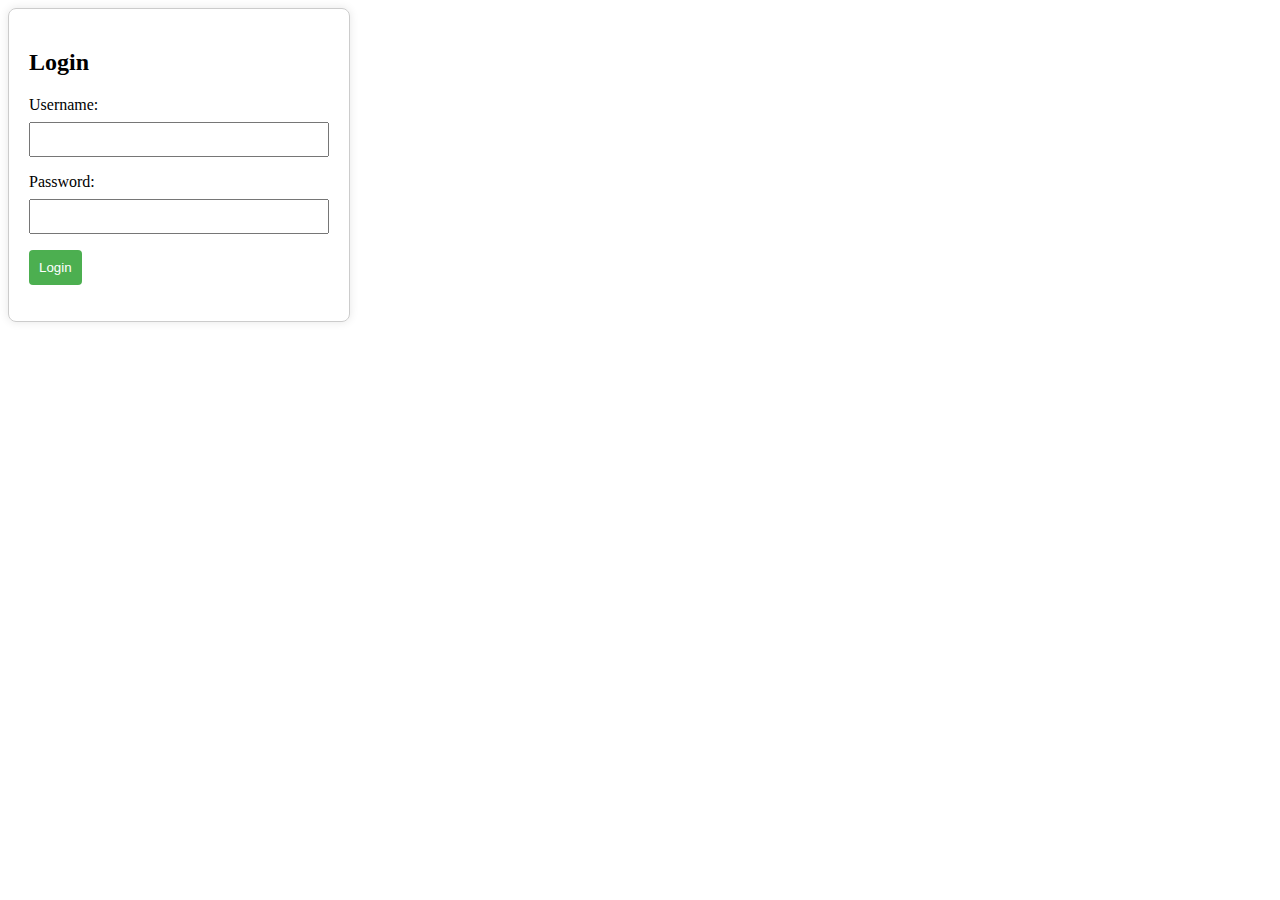
==== index.html @ e5e8ea83 "first commit" ====
<!DOCTYPE html>
<html lang="en">
  <head>
    <meta charset="UTF-8" />
    <meta name="viewport" content="width=device-width, initial-scale=1.0" />
    <title>My Login</title>
    <link rel="stylesheet" href="./css/style.css" />
  </head>
  <body>
    <div class="login-container">
      <h2>Login</h2>
      <form id="loginForm">
        <label for="username">Username:</label>
        <input type="username" id="username" name="username" required />

        <label for="password">Password:</label>
        <input type="password" id="password" name="password" required />

        <button type="button" onclick="validateLogin()">Login</button>
      </form>
      <p id="error-message"></p>
    </div>
  </body>
</html>
<script src="./scripts/main.js"></script>
---- css/style.css ----
html {
  scroll-behavior: smooth;
  scroll-padding: var(--scroll-padding, 1rem);
}

.login-container {
  width: 300px;
  padding: 20px;
  border: 1px solid #ccc;
  border-radius: 8px;
  box-shadow: 0 0 10px rgba(0, 0, 0, 0.1);
}

label {
  display: block;
  margin-bottom: 8px;
}

input {
  width: 100%;
  padding: 8px;
  margin-bottom: 16px;
  box-sizing: border-box;
}

button {
  background-color: #4caf50;
  color: white;
  padding: 10px;
  border: none;
  border-radius: 4px;
  cursor: pointer;
}

button:hover {
  background-color: #45a049;
}

.top-progress-bar {
  position: fixed;
  top: 0;
  left: 0;
  width: 0;
  height: 5px;
  background-color: #37bc9b;
  transition: width 0.3s ease;
  z-index: 1000;
}

.text-italic {
  font-style: italic;
}

.d-flex {
  display: flex;
}

.relative {
  position: relative;
}

.absolute {
  position: absolute;
}

.h-full {
  height: 100%;
}

.center {
  display: flex;
  justify-content: center;
  align-items: center;
}

@media (max-width: 750px) {
  .cover-wrapper {
    flex-direction: column;
  }
}

.header-nav {
  position: fixed;
  width: 100%;
  display: flex;
  justify-content: center;
  align-items: center;
  flex-direction: row;
  top: 0;
  left: 0;
  z-index: 999;
  transition: all 1s ease;
}

.header-nav-wrapper {
  display: flex;
  justify-content: space-evenly;
  align-items: center;
}

.header-nav-wrapper > a {
  text-decoration: none;
  color: #ffffff;
  margin: 15px 0;
  position: relative;
}

.header-nav-wrapper a::before {
  content: "";
  position: absolute;
  width: 100%;
  height: 3px;
  bottom: 0;
  left: 0;
  background: #37bc9b;
  visibility: hidden;
  border-radius: 5px;
  transform: scaleX(0);
  transition: 0.25s linear;
}

.header-nav-wrapper a:hover::before {
  visibility: visible;
  -webkit-transform: scaleX(1);
  -moz-transform: scaleX(1);
  transform: scaleX(1);
}
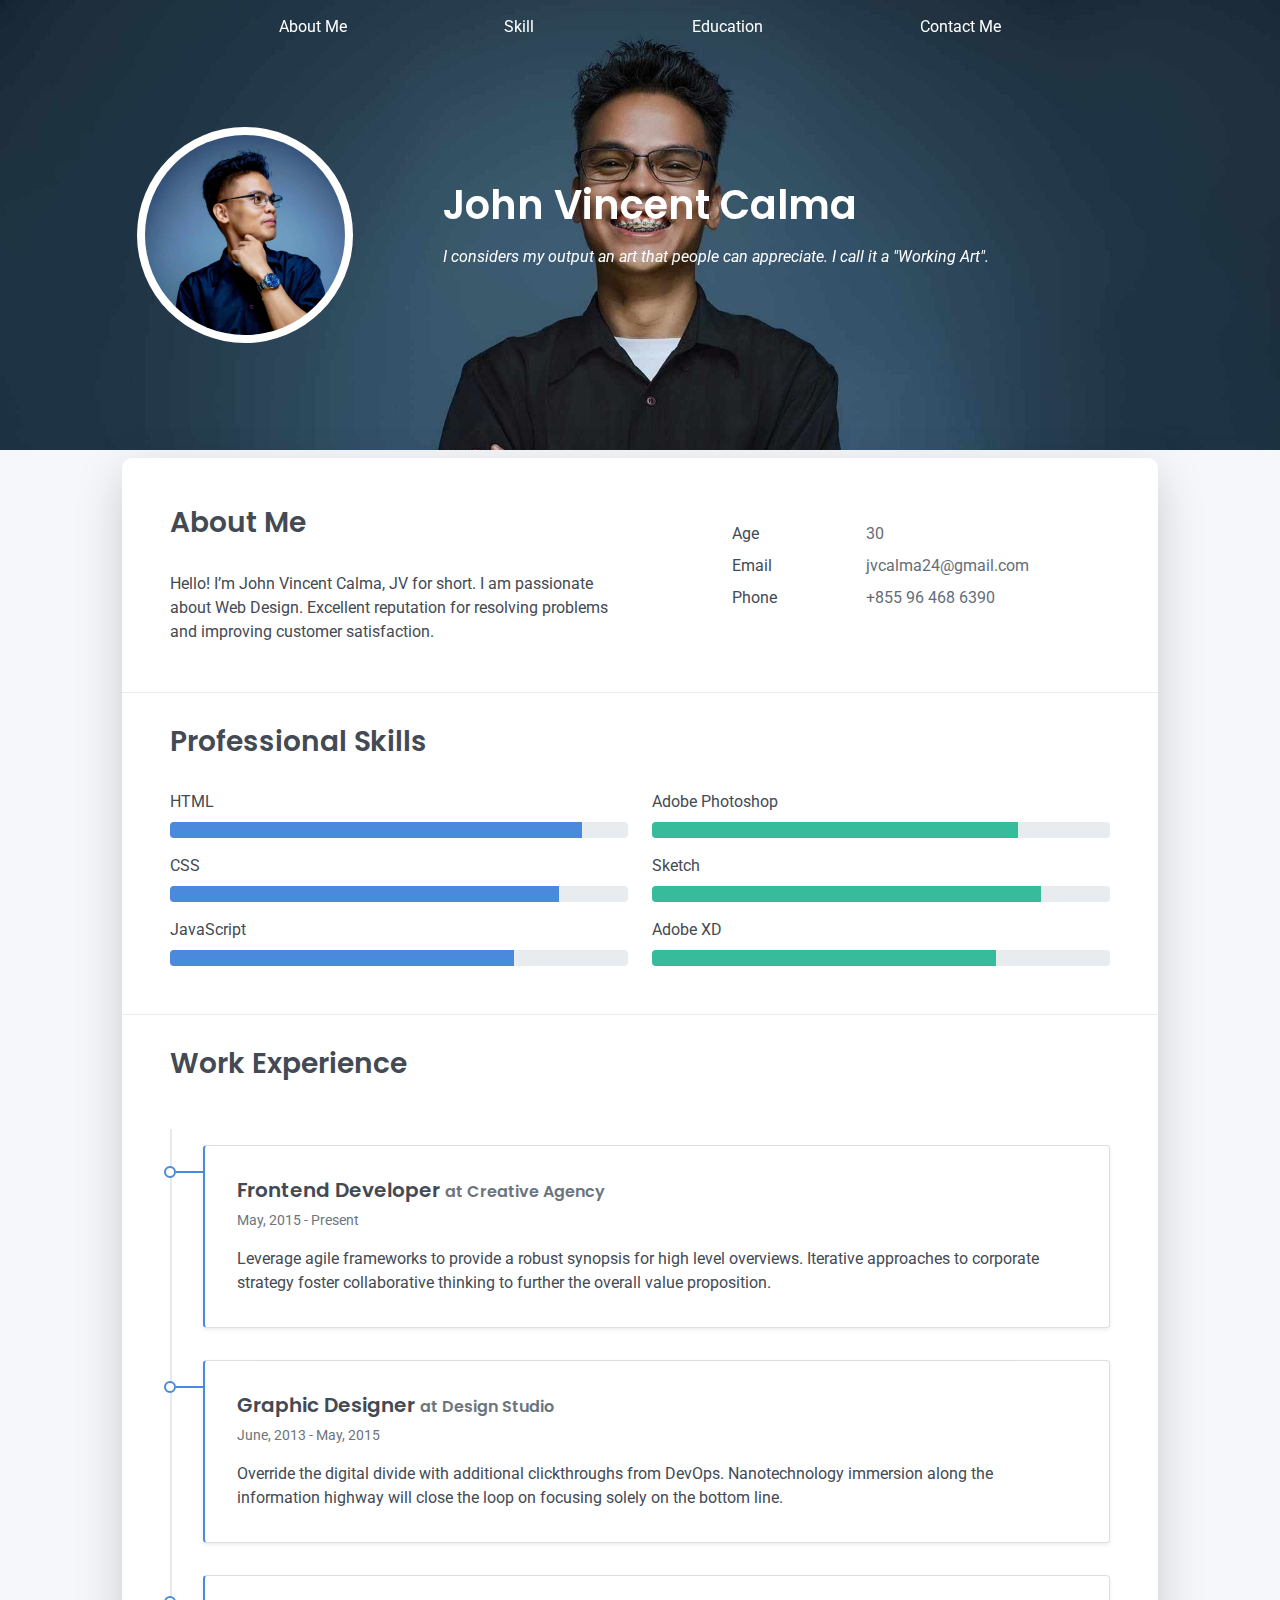
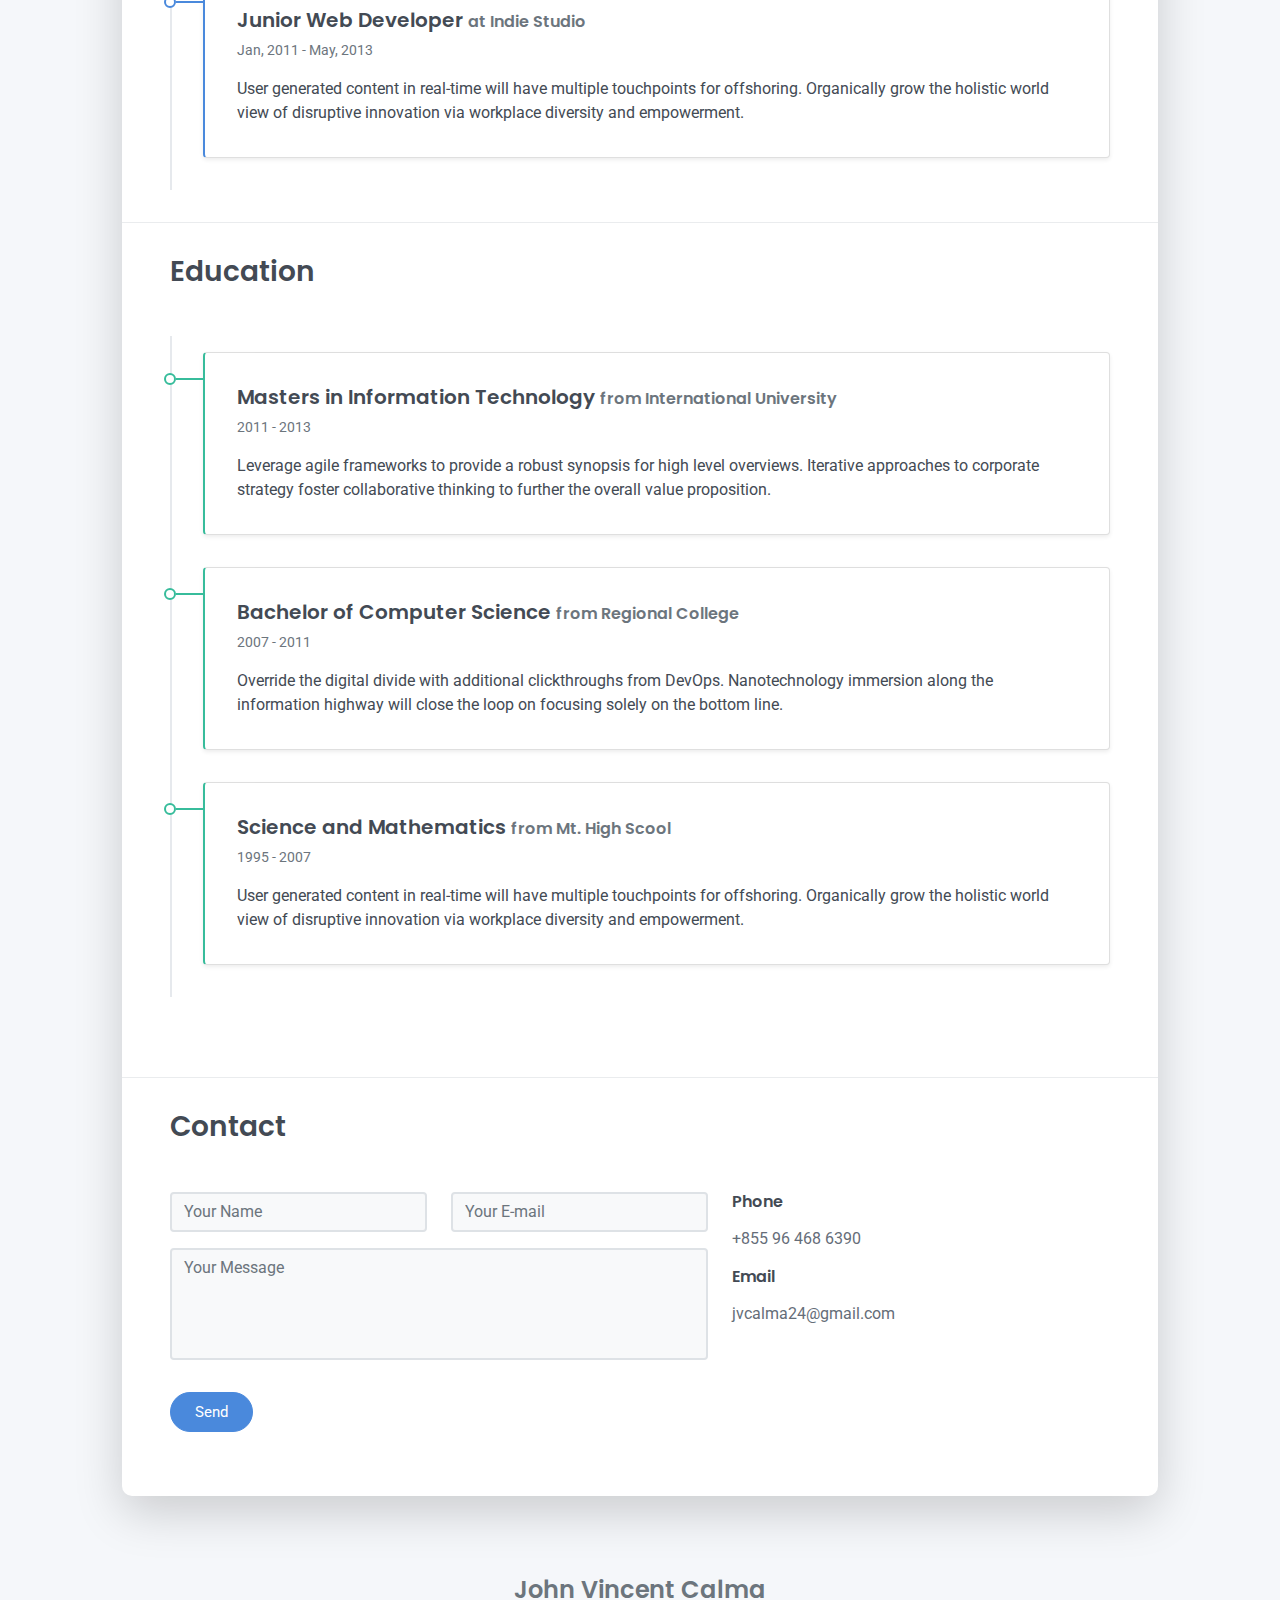
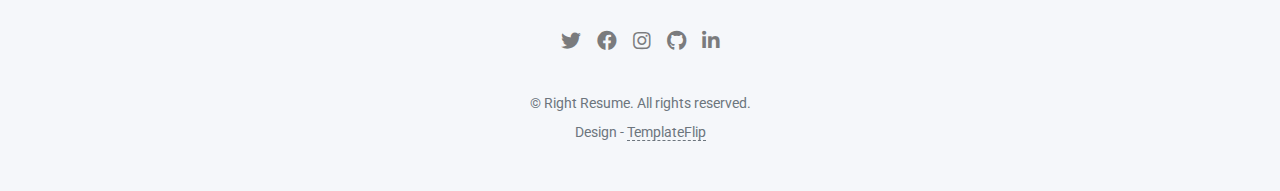
==== commit fcbd2983: "refactor: replace current index" ====
--- a/index.html
+++ b/index.html
@@ -1,25 +1,461 @@
-<!DOCTYPE html>
-<html lang="en">
-  <head>
-    <meta charset="UTF-8" />
-    <meta name="viewport" content="width=device-width, initial-scale=1.0" />
-    <title>My Login</title>
-    <link rel="stylesheet" href="./css/style.css" />
-  </head>
-  <body>
-    <div class="login-container">
-      <h2>Login</h2>
-      <form id="loginForm">
-        <label for="username">Username:</label>
-        <input type="username" id="username" name="username" required />
-
-        <label for="password">Password:</label>
-        <input type="password" id="password" name="password" required />
-
-        <button type="button" onclick="validateLogin()">Login</button>
-      </form>
-      <p id="error-message"></p>
-    </div>
-  </body>
-</html>
-<script src="./scripts/main.js"></script>
+<!DOCTYPE html>
+<html lang="en-US">
+  <head>
+    <meta charset="UTF-8" />
+    <meta http-equiv="X-UA-Compatible" content="IE=edge" />
+    <meta name="viewport" content="width=device-width, initial-scale=1" />
+    <title>John Vincent Calma</title>
+    <link rel="preconnect" href="https://fonts.gstatic.com" crossorigin="crossorigin" />
+    <link
+      rel="preload"
+      as="style"
+      href="https://fonts.googleapis.com/css2?family=Poppins:wght@600&amp;family=Roboto:wght@300;400;500;700&amp;display=swap"
+    />
+    <link
+      rel="stylesheet"
+      href="https://fonts.googleapis.com/css2?family=Poppins:wght@600&amp;family=Roboto:wght@300;400;500;700&amp;display=swap"
+      media="print"
+      onload="this.media='all'"
+    />
+    <noscript>
+      <link
+        rel="stylesheet"
+        href="https://fonts.googleapis.com/css2?family=Poppins:wght@600&amp;family=Roboto:wght@300;400;500;700&amp;display=swap"
+      />
+    </noscript>
+    <link rel="shortcut icon" type="image/x-icon" href="favicon.ico?" />
+    <link href="css/font-awesome/css/all.min.css?ver=1.2.0" rel="stylesheet" />
+    <link href="css/bootstrap.min.css?ver=1.2.0" rel="stylesheet" />
+    <link href="css/aos.css?ver=1.2.0" rel="stylesheet" />
+    <link href="css/main.css?ver=1.2.0" rel="stylesheet" />
+    <link rel="stylesheet" href="./css/style.css" />
+    <noscript>
+      <style type="text/css">
+        [data-aos] {
+          opacity: 1 !important;
+          transform: translate(0) scale(1) !important;
+        }
+      </style>
+    </noscript>
+  </head>
+  <body id="top" onload="primaryLoad();">
+    <div class="top-progress-bar" id="topProgressBar"></div>
+
+    <div class="page-content relative">
+      <div class="header-nav">
+        <div class="container header-nav-wrapper">
+          <a href="#about-me">About Me</a>
+          <a href="#skill">Skill</a>
+          <a href="#education">Education</a>
+          <a href="#contact">Contact Me</a>
+        </div>
+      </div>
+
+      <div class="cover-bg p-3 p-lg-4 text-white">
+        <div class="center h-full cover-wrapper">
+          <div class="col-lg-4 col-md-5">
+            <div class="avatar p-1">
+              <img src="images/profile.jpg" width="200" height="200" alt="profile" />
+            </div>
+          </div>
+          <div class="col-lg-8 col-md-7 text-center text-md-start">
+            <h2 class="h1 mt-2" data-aos="fade-left" data-aos-delay="0">John Vincent Calma</h2>
+
+            <div class="d-print-none" data-aos="fade-left" data-aos-delay="200">
+              <p class="text-italic">
+                I considers my output an art that people can appreciate. I call it a "Working Art".
+              </p>
+            </div>
+          </div>
+        </div>
+      </div>
+      <div class="container">
+        <div class="cover shadow-lg bg-white">
+          <div id="about-me" class="about-section pt-4 px-3 px-lg-4 mt-1">
+            <div class="row">
+              <div class="col-md-6">
+                <h2 class="h3 mb-3">About Me</h2>
+                <p>
+                  Hello! I’m John Vincent Calma, JV for short. I am passionate about Web Design. Excellent reputation
+                  for resolving problems and improving customer satisfaction.
+                </p>
+              </div>
+              <div class="col-md-5 offset-md-1">
+                <div class="row mt-2">
+                  <div class="col-sm-4">
+                    <div class="pb-1">Age</div>
+                  </div>
+                  <div class="col-sm-8">
+                    <div class="pb-1 text-secondary">
+                      <span id="age"></span>
+                    </div>
+                  </div>
+                  <div class="col-sm-4">
+                    <div class="pb-1">Email</div>
+                  </div>
+                  <div class="col-sm-8">
+                    <div class="pb-1 text-secondary">jvcalma24@gmail.com</div>
+                  </div>
+                  <div class="col-sm-4">
+                    <div class="pb-1">Phone</div>
+                  </div>
+                  <div class="col-sm-8">
+                    <div class="pb-1 text-secondary">+855 96 468 6390</div>
+                  </div>
+                </div>
+              </div>
+            </div>
+          </div>
+
+          <hr class="d-print-none" />
+
+          <div id="skill" class="skills-section px-3 px-lg-4">
+            <h2 class="h3 mb-3">Professional Skills</h2>
+            <div class="row">
+              <div class="col-md-6">
+                <div class="mb-2">
+                  <span>HTML</span>
+                  <div class="progress my-1">
+                    <div
+                      class="progress-bar bg-primary"
+                      role="progressbar"
+                      data-aos="zoom-in-right"
+                      data-aos-delay="100"
+                      data-aos-anchor=".skills-section"
+                      style="width: 90%"
+                      aria-valuenow="90"
+                      aria-valuemin="0"
+                      aria-valuemax="100"
+                    ></div>
+                  </div>
+                </div>
+                <div class="mb-2">
+                  <span>CSS</span>
+                  <div class="progress my-1">
+                    <div
+                      class="progress-bar bg-primary"
+                      role="progressbar"
+                      data-aos="zoom-in-right"
+                      data-aos-delay="200"
+                      data-aos-anchor=".skills-section"
+                      style="width: 85%"
+                      aria-valuenow="85"
+                      aria-valuemin="0"
+                      aria-valuemax="100"
+                    ></div>
+                  </div>
+                </div>
+                <div class="mb-2">
+                  <span>JavaScript</span>
+                  <div class="progress my-1">
+                    <div
+                      class="progress-bar bg-primary"
+                      role="progressbar"
+                      data-aos="zoom-in-right"
+                      data-aos-delay="300"
+                      data-aos-anchor=".skills-section"
+                      style="width: 75%"
+                      aria-valuenow="75"
+                      aria-valuemin="0"
+                      aria-valuemax="100"
+                    ></div>
+                  </div>
+                </div>
+              </div>
+              <div class="col-md-6">
+                <div class="mb-2">
+                  <span>Adobe Photoshop</span>
+                  <div class="progress my-1">
+                    <div
+                      class="progress-bar bg-success"
+                      role="progressbar"
+                      data-aos="zoom-in-right"
+                      data-aos-delay="400"
+                      data-aos-anchor=".skills-section"
+                      style="width: 80%"
+                      aria-valuenow="90"
+                      aria-valuemin="0"
+                      aria-valuemax="100"
+                    ></div>
+                  </div>
+                </div>
+                <div class="mb-2">
+                  <span>Sketch</span>
+                  <div class="progress my-1">
+                    <div
+                      class="progress-bar bg-success"
+                      role="progressbar"
+                      data-aos="zoom-in-right"
+                      data-aos-delay="500"
+                      data-aos-anchor=".skills-section"
+                      style="width: 85%"
+                      aria-valuenow="85"
+                      aria-valuemin="0"
+                      aria-valuemax="100"
+                    ></div>
+                  </div>
+                </div>
+                <div class="mb-2">
+                  <span>Adobe XD</span>
+                  <div class="progress my-1">
+                    <div
+                      class="progress-bar bg-success"
+                      role="progressbar"
+                      data-aos="zoom-in-right"
+                      data-aos-delay="600"
+                      data-aos-anchor=".skills-section"
+                      style="width: 75%"
+                      aria-valuenow="75"
+                      aria-valuemin="0"
+                      aria-valuemax="100"
+                    ></div>
+                  </div>
+                </div>
+              </div>
+            </div>
+          </div>
+
+          <hr class="d-print-none" />
+
+          <div id="experience" class="work-experience-section px-3 px-lg-4">
+            <h2 class="h3 mb-4">Work Experience</h2>
+            <div class="timeline">
+              <div class="timeline-card timeline-card-primary card shadow-sm">
+                <div class="card-body">
+                  <div class="h5 mb-1">
+                    Frontend Developer
+                    <span class="text-muted h6">at Creative Agency</span>
+                  </div>
+                  <div class="text-muted text-small mb-2">May, 2015 - Present</div>
+                  <div>
+                    Leverage agile frameworks to provide a robust synopsis for high level overviews. Iterative
+                    approaches to corporate strategy foster collaborative thinking to further the overall value
+                    proposition.
+                  </div>
+                </div>
+              </div>
+              <div class="timeline-card timeline-card-primary card shadow-sm">
+                <div class="card-body">
+                  <div class="h5 mb-1">
+                    Graphic Designer
+                    <span class="text-muted h6">at Design Studio</span>
+                  </div>
+                  <div class="text-muted text-small mb-2">June, 2013 - May, 2015</div>
+                  <div>
+                    Override the digital divide with additional clickthroughs from DevOps. Nanotechnology immersion
+                    along the information highway will close the loop on focusing solely on the bottom line.
+                  </div>
+                </div>
+              </div>
+              <div class="timeline-card timeline-card-primary card shadow-sm">
+                <div class="card-body">
+                  <div class="h5 mb-1">
+                    Junior Web Developer
+                    <span class="text-muted h6">at Indie Studio</span>
+                  </div>
+                  <div class="text-muted text-small mb-2">Jan, 2011 - May, 2013</div>
+                  <div>
+                    User generated content in real-time will have multiple touchpoints for offshoring. Organically grow
+                    the holistic world view of disruptive innovation via workplace diversity and empowerment.
+                  </div>
+                </div>
+              </div>
+            </div>
+          </div>
+
+          <hr class="d-print-none" />
+
+          <div class="page-break"></div>
+
+          <div id="education" class="education-section px-3 px-lg-4 pb-4">
+            <h2 class="h3 mb-4">Education</h2>
+            <div class="timeline">
+              <div class="timeline-card timeline-card-success card shadow-sm">
+                <div class="card-body">
+                  <div class="h5 mb-1">
+                    Masters in Information Technology
+                    <span class="text-muted h6">from International University</span>
+                  </div>
+                  <div class="text-muted text-small mb-2">2011 - 2013</div>
+                  <div>
+                    Leverage agile frameworks to provide a robust synopsis for high level overviews. Iterative
+                    approaches to corporate strategy foster collaborative thinking to further the overall value
+                    proposition.
+                  </div>
+                </div>
+              </div>
+              <div class="timeline-card timeline-card-success card shadow-sm">
+                <div class="card-body">
+                  <div class="h5 mb-1">
+                    Bachelor of Computer Science
+                    <span class="text-muted h6">from Regional College</span>
+                  </div>
+                  <div class="text-muted text-small mb-2">2007 - 2011</div>
+                  <div>
+                    Override the digital divide with additional clickthroughs from DevOps. Nanotechnology immersion
+                    along the information highway will close the loop on focusing solely on the bottom line.
+                  </div>
+                </div>
+              </div>
+              <div class="timeline-card timeline-card-success card shadow-sm">
+                <div class="card-body">
+                  <div class="h5 mb-1">
+                    Science and Mathematics
+                    <span class="text-muted h6">from Mt. High Scool</span>
+                  </div>
+                  <div class="text-muted text-small mb-2">1995 - 2007</div>
+                  <div>
+                    User generated content in real-time will have multiple touchpoints for offshoring. Organically grow
+                    the holistic world view of disruptive innovation via workplace diversity and empowerment.
+                  </div>
+                </div>
+              </div>
+            </div>
+          </div>
+
+          <hr class="d-print-none" />
+
+          <div class="contant-section px-3 px-lg-4 pb-4" id="contact">
+            <h2 class="h3 text mb-3">Contact</h2>
+            <div class="row">
+              <div class="col-md-7 d-print-none">
+                <div class="my-2">
+                  <form action="https://formspree.io/f/meqbbdag" method="POST">
+                    <div class="row">
+                      <div class="col-6">
+                        <input
+                          class="form-control"
+                          type="text"
+                          id="name"
+                          name="name"
+                          placeholder="Your Name"
+                          required
+                        />
+                      </div>
+                      <div class="col-6">
+                        <input
+                          class="form-control"
+                          type="email"
+                          id="email"
+                          name="_replyto"
+                          placeholder="Your E-mail"
+                          required
+                        />
+                      </div>
+                    </div>
+                    <div class="form-group my-2">
+                      <textarea
+                        class="form-control"
+                        style="resize: none"
+                        id="message"
+                        name="message"
+                        rows="4"
+                        placeholder="Your Message"
+                        required
+                      ></textarea>
+                    </div>
+                    <button class="btn btn-primary mt-2" type="submit">Send</button>
+                  </form>
+                </div>
+              </div>
+              <div class="col">
+                <div class="mt-2">
+                  <h3 class="h6">Phone</h3>
+                  <div class="pb-2 text-secondary">+855 96 468 6390</div>
+                  <h3 class="h6">Email</h3>
+                  <div class="pb-2 text-secondary">jvcalma24@gmail.com</div>
+                </div>
+              </div>
+              <div class="col d-none d-print-block">
+                <div class="mt-2">
+                  <div>
+                    <div class="mb-2">
+                      <div class="text-dark">
+                        <i class="fab fa-twitter mr-1"></i><span>https://twitter.com/templateflip</span>
+                      </div>
+                    </div>
+                    <div class="mb-2">
+                      <div class="text-dark">
+                        <i class="fab fa-facebook mr-1"></i><span>https://www.facebook.com/templateflip</span>
+                      </div>
+                    </div>
+                    <div class="mb-2">
+                      <div class="text-dark">
+                        <i class="fab fa-instagram mr-1"></i><span>https://www.instagram.com/templateflip</span>
+                      </div>
+                    </div>
+                    <div class="mb-2">
+                      <div class="text-dark">
+                        <i class="fab fa-github mr-1"></i><span>https://github.com/templateflip</span>
+                      </div>
+                    </div>
+                  </div>
+                </div>
+              </div>
+            </div>
+          </div>
+        </div>
+      </div>
+    </div>
+    <footer class="pt-4 pb-4 text-muted text-center d-print-none">
+      <div class="container">
+        <div class="my-3">
+          <div class="h4">John Vincent Calma</div>
+          <div class="footer-nav">
+            <nav role="navigation">
+              <ul class="nav justify-content-center">
+                <li class="nav-item">
+                  <a class="nav-link" href="https://twitter.com" title="Twitter" target="_blank">
+                    <i class="fab fa-twitter"></i>
+                    <span class="menu-title sr-only">Twitter</span>
+                  </a>
+                </li>
+                <li class="nav-item">
+                  <a class="nav-link" href="https://www.facebook.com" title="Facebook" target="_blank">
+                    <i class="fab fa-facebook"></i>
+                    <span class="menu-title sr-only">Facebook</span></a
+                  >
+                </li>
+                <li class="nav-item">
+                  <a class="nav-link" href="https://www.instagram.com" title="Instagram" target="_blank">
+                    <i class="fab fa-instagram"> </i>
+                    <span class="menu-title sr-only">Instagram</span></a
+                  >
+                </li>
+                <li class="nav-item">
+                  <a class="nav-link" href="https://github.com/NoxinDVictus" title="Github" target="_blank">
+                    <i class="fab fa-github"></i>
+                    <span class="menu-title sr-only">Github</span></a
+                  >
+                </li>
+
+                <li class="nav-item">
+                  <a
+                    class="nav-link"
+                    href="https://www.linkedin.com/in/john-vincent-calma-1a8040190/"
+                    title="Github"
+                    target="_blank"
+                  >
+                    <i class="fab fa-linkedin-in"></i>
+                    <span class="menu-title sr-only">LinkedIn</span>
+                  </a>
+                </li>
+              </ul>
+            </nav>
+          </div>
+        </div>
+        <div class="text-small">
+          <div class="mb-1">&copy; Right Resume. All rights reserved.</div>
+          <div>
+            Design -
+            <a href="https://templateflip.com/" target="_blank">TemplateFlip</a>
+          </div>
+        </div>
+      </div>
+    </footer>
+    <script src="scripts/bootstrap.bundle.min.js?ver=1.2.0"></script>
+    <script src="scripts/aos.js?ver=1.2.0"></script>
+    <script src="scripts/main.js?ver=1.2.0"></script>
+    <script src="scripts/custom.js"></script>
+  </body>
+</html>
--- a/css/font-awesome/css/all.min.css
+++ b/css/font-awesome/css/all.min.css
@@ -0,0 +1,5 @@
+/*!
+ * Font Awesome Free 5.15.1 by @fontawesome - https://fontawesome.com
+ * License - https://fontawesome.com/license/free (Icons: CC BY 4.0, Fonts: SIL OFL 1.1, Code: MIT License)
+ */
+.fa,.fab,.fad,.fal,.far,.fas{-moz-osx-font-smoothing:grayscale;-webkit-font-smoothing:antialiased;display:inline-block;font-style:normal;font-variant:normal;text-rendering:auto;line-height:1}.fa-lg{font-size:1.33333em;line-height:.75em;vertical-align:-.0667em}.fa-xs{font-size:.75em}.fa-sm{font-size:.875em}.fa-1x{font-size:1em}.fa-2x{font-size:2em}.fa-3x{font-size:3em}.fa-4x{font-size:4em}.fa-5x{font-size:5em}.fa-6x{font-size:6em}.fa-7x{font-size:7em}.fa-8x{font-size:8em}.fa-9x{font-size:9em}.fa-10x{font-size:10em}.fa-fw{text-align:center;width:1.25em}.fa-ul{list-style-type:none;margin-left:2.5em;padding-left:0}.fa-ul>li{position:relative}.fa-li{left:-2em;position:absolute;text-align:center;width:2em;line-height:inherit}.fa-border{border:.08em solid #eee;border-radius:.1em;padding:.2em .25em .15em}.fa-pull-left{float:left}.fa-pull-right{float:right}.fa.fa-pull-left,.fab.fa-pull-left,.fal.fa-pull-left,.far.fa-pull-left,.fas.fa-pull-left{margin-right:.3em}.fa.fa-pull-right,.fab.fa-pull-right,.fal.fa-pull-right,.far.fa-pull-right,.fas.fa-pull-right{margin-left:.3em}.fa-spin{-webkit-animation:fa-spin 2s linear infinite;animation:fa-spin 2s linear infinite}.fa-pulse{-webkit-animation:fa-spin 1s steps(8) infinite;animation:fa-spin 1s steps(8) infinite}@-webkit-keyframes fa-spin{0%{-webkit-transform:rotate(0deg);transform:rotate(0deg)}to{-webkit-transform:rotate(1turn);transform:rotate(1turn)}}@keyframes fa-spin{0%{-webkit-transform:rotate(0deg);transform:rotate(0deg)}to{-webkit-transform:rotate(1turn);transform:rotate(1turn)}}.fa-rotate-90{-ms-filter:"progid:DXImageTransform.Microsoft.BasicImage(rotation=1)";-webkit-transform:rotate(90deg);transform:rotate(90deg)}.fa-rotate-180{-ms-filter:"progid:DXImageTransform.Microsoft.BasicImage(rotation=2)";-webkit-transform:rotate(180deg);transform:rotate(180deg)}.fa-rotate-270{-ms-filter:"progid:DXImageTransform.Microsoft.BasicImage(rotation=3)";-webkit-transform:rotate(270deg);transform:rotate(270deg)}.fa-flip-horizontal{-ms-filter:"progid:DXImageTransform.Microsoft.BasicImage(rotation=0, mirror=1)";-webkit-transform:scaleX(-1);transform:scaleX(-1)}.fa-flip-vertical{-webkit-transform:scaleY(-1);transform:scaleY(-1)}.fa-flip-both,.fa-flip-horizontal.fa-flip-vertical,.fa-flip-vertical{-ms-filter:"progid:DXImageTransform.Microsoft.BasicImage(rotation=2, mirror=1)"}.fa-flip-both,.fa-flip-horizontal.fa-flip-vertical{-webkit-transform:scale(-1);transform:scale(-1)}:root .fa-flip-both,:root .fa-flip-horizontal,:root .fa-flip-vertical,:root .fa-rotate-90,:root .fa-rotate-180,:root .fa-rotate-270{-webkit-filter:none;filter:none}.fa-stack{display:inline-block;height:2em;line-height:2em;position:relative;vertical-align:middle;width:2.5em}.fa-stack-1x,.fa-stack-2x{left:0;position:absolute;text-align:center;width:100%}.fa-stack-1x{line-height:inherit}.fa-stack-2x{font-size:2em}.fa-inverse{color:#fff}.fa-500px:before{content:"\f26e"}.fa-accessible-icon:before{content:"\f368"}.fa-accusoft:before{content:"\f369"}.fa-acquisitions-incorporated:before{content:"\f6af"}.fa-ad:before{content:"\f641"}.fa-address-book:before{content:"\f2b9"}.fa-address-card:before{content:"\f2bb"}.fa-adjust:before{content:"\f042"}.fa-adn:before{content:"\f170"}.fa-adversal:before{content:"\f36a"}.fa-affiliatetheme:before{content:"\f36b"}.fa-air-freshener:before{content:"\f5d0"}.fa-airbnb:before{content:"\f834"}.fa-algolia:before{content:"\f36c"}.fa-align-center:before{content:"\f037"}.fa-align-justify:before{content:"\f039"}.fa-align-left:before{content:"\f036"}.fa-align-right:before{content:"\f038"}.fa-alipay:before{content:"\f642"}.fa-allergies:before{content:"\f461"}.fa-amazon:before{content:"\f270"}.fa-amazon-pay:before{content:"\f42c"}.fa-ambulance:before{content:"\f0f9"}.fa-american-sign-language-interpreting:before{content:"\f2a3"}.fa-amilia:before{content:"\f36d"}.fa-anchor:before{content:"\f13d"}.fa-android:before{content:"\f17b"}.fa-angellist:before{content:"\f209"}.fa-angle-double-down:before{content:"\f103"}.fa-angle-double-left:before{content:"\f100"}.fa-angle-double-right:before{content:"\f101"}.fa-angle-double-up:before{content:"\f102"}.fa-angle-down:before{content:"\f107"}.fa-angle-left:before{content:"\f104"}.fa-angle-right:before{content:"\f105"}.fa-angle-up:before{content:"\f106"}.fa-angry:before{content:"\f556"}.fa-angrycreative:before{content:"\f36e"}.fa-angular:before{content:"\f420"}.fa-ankh:before{content:"\f644"}.fa-app-store:before{content:"\f36f"}.fa-app-store-ios:before{content:"\f370"}.fa-apper:before{content:"\f371"}.fa-apple:before{content:"\f179"}.fa-apple-alt:before{content:"\f5d1"}.fa-apple-pay:before{content:"\f415"}.fa-archive:before{content:"\f187"}.fa-archway:before{content:"\f557"}.fa-arrow-alt-circle-down:before{content:"\f358"}.fa-arrow-alt-circle-left:before{content:"\f359"}.fa-arrow-alt-circle-right:before{content:"\f35a"}.fa-arrow-alt-circle-up:before{content:"\f35b"}.fa-arrow-circle-down:before{content:"\f0ab"}.fa-arrow-circle-left:before{content:"\f0a8"}.fa-arrow-circle-right:before{content:"\f0a9"}.fa-arrow-circle-up:before{content:"\f0aa"}.fa-arrow-down:before{content:"\f063"}.fa-arrow-left:before{content:"\f060"}.fa-arrow-right:before{content:"\f061"}.fa-arrow-up:before{content:"\f062"}.fa-arrows-alt:before{content:"\f0b2"}.fa-arrows-alt-h:before{content:"\f337"}.fa-arrows-alt-v:before{content:"\f338"}.fa-artstation:before{content:"\f77a"}.fa-assistive-listening-systems:before{content:"\f2a2"}.fa-asterisk:before{content:"\f069"}.fa-asymmetrik:before{content:"\f372"}.fa-at:before{content:"\f1fa"}.fa-atlas:before{content:"\f558"}.fa-atlassian:before{content:"\f77b"}.fa-atom:before{content:"\f5d2"}.fa-audible:before{content:"\f373"}.fa-audio-description:before{content:"\f29e"}.fa-autoprefixer:before{content:"\f41c"}.fa-avianex:before{content:"\f374"}.fa-aviato:before{content:"\f421"}.fa-award:before{content:"\f559"}.fa-aws:before{content:"\f375"}.fa-baby:before{content:"\f77c"}.fa-baby-carriage:before{content:"\f77d"}.fa-backspace:before{content:"\f55a"}.fa-backward:before{content:"\f04a"}.fa-bacon:before{content:"\f7e5"}.fa-bacteria:before{content:"\e059"}.fa-bacterium:before{content:"\e05a"}.fa-bahai:before{content:"\f666"}.fa-balance-scale:before{content:"\f24e"}.fa-balance-scale-left:before{content:"\f515"}.fa-balance-scale-right:before{content:"\f516"}.fa-ban:before{content:"\f05e"}.fa-band-aid:before{content:"\f462"}.fa-bandcamp:before{content:"\f2d5"}.fa-barcode:before{content:"\f02a"}.fa-bars:before{content:"\f0c9"}.fa-baseball-ball:before{content:"\f433"}.fa-basketball-ball:before{content:"\f434"}.fa-bath:before{content:"\f2cd"}.fa-battery-empty:before{content:"\f244"}.fa-battery-full:before{content:"\f240"}.fa-battery-half:before{content:"\f242"}.fa-battery-quarter:before{content:"\f243"}.fa-battery-three-quarters:before{content:"\f241"}.fa-battle-net:before{content:"\f835"}.fa-bed:before{content:"\f236"}.fa-beer:before{content:"\f0fc"}.fa-behance:before{content:"\f1b4"}.fa-behance-square:before{content:"\f1b5"}.fa-bell:before{content:"\f0f3"}.fa-bell-slash:before{content:"\f1f6"}.fa-bezier-curve:before{content:"\f55b"}.fa-bible:before{content:"\f647"}.fa-bicycle:before{content:"\f206"}.fa-biking:before{content:"\f84a"}.fa-bimobject:before{content:"\f378"}.fa-binoculars:before{content:"\f1e5"}.fa-biohazard:before{content:"\f780"}.fa-birthday-cake:before{content:"\f1fd"}.fa-bitbucket:before{content:"\f171"}.fa-bitcoin:before{content:"\f379"}.fa-bity:before{content:"\f37a"}.fa-black-tie:before{content:"\f27e"}.fa-blackberry:before{content:"\f37b"}.fa-blender:before{content:"\f517"}.fa-blender-phone:before{content:"\f6b6"}.fa-blind:before{content:"\f29d"}.fa-blog:before{content:"\f781"}.fa-blogger:before{content:"\f37c"}.fa-blogger-b:before{content:"\f37d"}.fa-bluetooth:before{content:"\f293"}.fa-bluetooth-b:before{content:"\f294"}.fa-bold:before{content:"\f032"}.fa-bolt:before{content:"\f0e7"}.fa-bomb:before{content:"\f1e2"}.fa-bone:before{content:"\f5d7"}.fa-bong:before{content:"\f55c"}.fa-book:before{content:"\f02d"}.fa-book-dead:before{content:"\f6b7"}.fa-book-medical:before{content:"\f7e6"}.fa-book-open:before{content:"\f518"}.fa-book-reader:before{content:"\f5da"}.fa-bookmark:before{content:"\f02e"}.fa-bootstrap:before{content:"\f836"}.fa-border-all:before{content:"\f84c"}.fa-border-none:before{content:"\f850"}.fa-border-style:before{content:"\f853"}.fa-bowling-ball:before{content:"\f436"}.fa-box:before{content:"\f466"}.fa-box-open:before{content:"\f49e"}.fa-box-tissue:before{content:"\e05b"}.fa-boxes:before{content:"\f468"}.fa-braille:before{content:"\f2a1"}.fa-brain:before{content:"\f5dc"}.fa-bread-slice:before{content:"\f7ec"}.fa-briefcase:before{content:"\f0b1"}.fa-briefcase-medical:before{content:"\f469"}.fa-broadcast-tower:before{content:"\f519"}.fa-broom:before{content:"\f51a"}.fa-brush:before{content:"\f55d"}.fa-btc:before{content:"\f15a"}.fa-buffer:before{content:"\f837"}.fa-bug:before{content:"\f188"}.fa-building:before{content:"\f1ad"}.fa-bullhorn:before{content:"\f0a1"}.fa-bullseye:before{content:"\f140"}.fa-burn:before{content:"\f46a"}.fa-buromobelexperte:before{content:"\f37f"}.fa-bus:before{content:"\f207"}.fa-bus-alt:before{content:"\f55e"}.fa-business-time:before{content:"\f64a"}.fa-buy-n-large:before{content:"\f8a6"}.fa-buysellads:before{content:"\f20d"}.fa-calculator:before{content:"\f1ec"}.fa-calendar:before{content:"\f133"}.fa-calendar-alt:before{content:"\f073"}.fa-calendar-check:before{content:"\f274"}.fa-calendar-day:before{content:"\f783"}.fa-calendar-minus:before{content:"\f272"}.fa-calendar-plus:before{content:"\f271"}.fa-calendar-times:before{content:"\f273"}.fa-calendar-week:before{content:"\f784"}.fa-camera:before{content:"\f030"}.fa-camera-retro:before{content:"\f083"}.fa-campground:before{content:"\f6bb"}.fa-canadian-maple-leaf:before{content:"\f785"}.fa-candy-cane:before{content:"\f786"}.fa-cannabis:before{content:"\f55f"}.fa-capsules:before{content:"\f46b"}.fa-car:before{content:"\f1b9"}.fa-car-alt:before{content:"\f5de"}.fa-car-battery:before{content:"\f5df"}.fa-car-crash:before{content:"\f5e1"}.fa-car-side:before{content:"\f5e4"}.fa-caravan:before{content:"\f8ff"}.fa-caret-down:before{content:"\f0d7"}.fa-caret-left:before{content:"\f0d9"}.fa-caret-right:before{content:"\f0da"}.fa-caret-square-down:before{content:"\f150"}.fa-caret-square-left:before{content:"\f191"}.fa-caret-square-right:before{content:"\f152"}.fa-caret-square-up:before{content:"\f151"}.fa-caret-up:before{content:"\f0d8"}.fa-carrot:before{content:"\f787"}.fa-cart-arrow-down:before{content:"\f218"}.fa-cart-plus:before{content:"\f217"}.fa-cash-register:before{content:"\f788"}.fa-cat:before{content:"\f6be"}.fa-cc-amazon-pay:before{content:"\f42d"}.fa-cc-amex:before{content:"\f1f3"}.fa-cc-apple-pay:before{content:"\f416"}.fa-cc-diners-club:before{content:"\f24c"}.fa-cc-discover:before{content:"\f1f2"}.fa-cc-jcb:before{content:"\f24b"}.fa-cc-mastercard:before{content:"\f1f1"}.fa-cc-paypal:before{content:"\f1f4"}.fa-cc-stripe:before{content:"\f1f5"}.fa-cc-visa:before{content:"\f1f0"}.fa-centercode:before{content:"\f380"}.fa-centos:before{content:"\f789"}.fa-certificate:before{content:"\f0a3"}.fa-chair:before{content:"\f6c0"}.fa-chalkboard:before{content:"\f51b"}.fa-chalkboard-teacher:before{content:"\f51c"}.fa-charging-station:before{content:"\f5e7"}.fa-chart-area:before{content:"\f1fe"}.fa-chart-bar:before{content:"\f080"}.fa-chart-line:before{content:"\f201"}.fa-chart-pie:before{content:"\f200"}.fa-check:before{content:"\f00c"}.fa-check-circle:before{content:"\f058"}.fa-check-double:before{content:"\f560"}.fa-check-square:before{content:"\f14a"}.fa-cheese:before{content:"\f7ef"}.fa-chess:before{content:"\f439"}.fa-chess-bishop:before{content:"\f43a"}.fa-chess-board:before{content:"\f43c"}.fa-chess-king:before{content:"\f43f"}.fa-chess-knight:before{content:"\f441"}.fa-chess-pawn:before{content:"\f443"}.fa-chess-queen:before{content:"\f445"}.fa-chess-rook:before{content:"\f447"}.fa-chevron-circle-down:before{content:"\f13a"}.fa-chevron-circle-left:before{content:"\f137"}.fa-chevron-circle-right:before{content:"\f138"}.fa-chevron-circle-up:before{content:"\f139"}.fa-chevron-down:before{content:"\f078"}.fa-chevron-left:before{content:"\f053"}.fa-chevron-right:before{content:"\f054"}.fa-chevron-up:before{content:"\f077"}.fa-child:before{content:"\f1ae"}.fa-chrome:before{content:"\f268"}.fa-chromecast:before{content:"\f838"}.fa-church:before{content:"\f51d"}.fa-circle:before{content:"\f111"}.fa-circle-notch:before{content:"\f1ce"}.fa-city:before{content:"\f64f"}.fa-clinic-medical:before{content:"\f7f2"}.fa-clipboard:before{content:"\f328"}.fa-clipboard-check:before{content:"\f46c"}.fa-clipboard-list:before{content:"\f46d"}.fa-clock:before{content:"\f017"}.fa-clone:before{content:"\f24d"}.fa-closed-captioning:before{content:"\f20a"}.fa-cloud:before{content:"\f0c2"}.fa-cloud-download-alt:before{content:"\f381"}.fa-cloud-meatball:before{content:"\f73b"}.fa-cloud-moon:before{content:"\f6c3"}.fa-cloud-moon-rain:before{content:"\f73c"}.fa-cloud-rain:before{content:"\f73d"}.fa-cloud-showers-heavy:before{content:"\f740"}.fa-cloud-sun:before{content:"\f6c4"}.fa-cloud-sun-rain:before{content:"\f743"}.fa-cloud-upload-alt:before{content:"\f382"}.fa-cloudflare:before{content:"\e07d"}.fa-cloudscale:before{content:"\f383"}.fa-cloudsmith:before{content:"\f384"}.fa-cloudversify:before{content:"\f385"}.fa-cocktail:before{content:"\f561"}.fa-code:before{content:"\f121"}.fa-code-branch:before{content:"\f126"}.fa-codepen:before{content:"\f1cb"}.fa-codiepie:before{content:"\f284"}.fa-coffee:before{content:"\f0f4"}.fa-cog:before{content:"\f013"}.fa-cogs:before{content:"\f085"}.fa-coins:before{content:"\f51e"}.fa-columns:before{content:"\f0db"}.fa-comment:before{content:"\f075"}.fa-comment-alt:before{content:"\f27a"}.fa-comment-dollar:before{content:"\f651"}.fa-comment-dots:before{content:"\f4ad"}.fa-comment-medical:before{content:"\f7f5"}.fa-comment-slash:before{content:"\f4b3"}.fa-comments:before{content:"\f086"}.fa-comments-dollar:before{content:"\f653"}.fa-compact-disc:before{content:"\f51f"}.fa-compass:before{content:"\f14e"}.fa-compress:before{content:"\f066"}.fa-compress-alt:before{content:"\f422"}.fa-compress-arrows-alt:before{content:"\f78c"}.fa-concierge-bell:before{content:"\f562"}.fa-confluence:before{content:"\f78d"}.fa-connectdevelop:before{content:"\f20e"}.fa-contao:before{content:"\f26d"}.fa-cookie:before{content:"\f563"}.fa-cookie-bite:before{content:"\f564"}.fa-copy:before{content:"\f0c5"}.fa-copyright:before{content:"\f1f9"}.fa-cotton-bureau:before{content:"\f89e"}.fa-couch:before{content:"\f4b8"}.fa-cpanel:before{content:"\f388"}.fa-creative-commons:before{content:"\f25e"}.fa-creative-commons-by:before{content:"\f4e7"}.fa-creative-commons-nc:before{content:"\f4e8"}.fa-creative-commons-nc-eu:before{content:"\f4e9"}.fa-creative-commons-nc-jp:before{content:"\f4ea"}.fa-creative-commons-nd:before{content:"\f4eb"}.fa-creative-commons-pd:before{content:"\f4ec"}.fa-creative-commons-pd-alt:before{content:"\f4ed"}.fa-creative-commons-remix:before{content:"\f4ee"}.fa-creative-commons-sa:before{content:"\f4ef"}.fa-creative-commons-sampling:before{content:"\f4f0"}.fa-creative-commons-sampling-plus:before{content:"\f4f1"}.fa-creative-commons-share:before{content:"\f4f2"}.fa-creative-commons-zero:before{content:"\f4f3"}.fa-credit-card:before{content:"\f09d"}.fa-critical-role:before{content:"\f6c9"}.fa-crop:before{content:"\f125"}.fa-crop-alt:before{content:"\f565"}.fa-cross:before{content:"\f654"}.fa-crosshairs:before{content:"\f05b"}.fa-crow:before{content:"\f520"}.fa-crown:before{content:"\f521"}.fa-crutch:before{content:"\f7f7"}.fa-css3:before{content:"\f13c"}.fa-css3-alt:before{content:"\f38b"}.fa-cube:before{content:"\f1b2"}.fa-cubes:before{content:"\f1b3"}.fa-cut:before{content:"\f0c4"}.fa-cuttlefish:before{content:"\f38c"}.fa-d-and-d:before{content:"\f38d"}.fa-d-and-d-beyond:before{content:"\f6ca"}.fa-dailymotion:before{content:"\e052"}.fa-dashcube:before{content:"\f210"}.fa-database:before{content:"\f1c0"}.fa-deaf:before{content:"\f2a4"}.fa-deezer:before{content:"\e077"}.fa-delicious:before{content:"\f1a5"}.fa-democrat:before{content:"\f747"}.fa-deploydog:before{content:"\f38e"}.fa-deskpro:before{content:"\f38f"}.fa-desktop:before{content:"\f108"}.fa-dev:before{content:"\f6cc"}.fa-deviantart:before{content:"\f1bd"}.fa-dharmachakra:before{content:"\f655"}.fa-dhl:before{content:"\f790"}.fa-diagnoses:before{content:"\f470"}.fa-diaspora:before{content:"\f791"}.fa-dice:before{content:"\f522"}.fa-dice-d20:before{content:"\f6cf"}.fa-dice-d6:before{content:"\f6d1"}.fa-dice-five:before{content:"\f523"}.fa-dice-four:before{content:"\f524"}.fa-dice-one:before{content:"\f525"}.fa-dice-six:before{content:"\f526"}.fa-dice-three:before{content:"\f527"}.fa-dice-two:before{content:"\f528"}.fa-digg:before{content:"\f1a6"}.fa-digital-ocean:before{content:"\f391"}.fa-digital-tachograph:before{content:"\f566"}.fa-directions:before{content:"\f5eb"}.fa-discord:before{content:"\f392"}.fa-discourse:before{content:"\f393"}.fa-disease:before{content:"\f7fa"}.fa-divide:before{content:"\f529"}.fa-dizzy:before{content:"\f567"}.fa-dna:before{content:"\f471"}.fa-dochub:before{content:"\f394"}.fa-docker:before{content:"\f395"}.fa-dog:before{content:"\f6d3"}.fa-dollar-sign:before{content:"\f155"}.fa-dolly:before{content:"\f472"}.fa-dolly-flatbed:before{content:"\f474"}.fa-donate:before{content:"\f4b9"}.fa-door-closed:before{content:"\f52a"}.fa-door-open:before{content:"\f52b"}.fa-dot-circle:before{content:"\f192"}.fa-dove:before{content:"\f4ba"}.fa-download:before{content:"\f019"}.fa-draft2digital:before{content:"\f396"}.fa-drafting-compass:before{content:"\f568"}.fa-dragon:before{content:"\f6d5"}.fa-draw-polygon:before{content:"\f5ee"}.fa-dribbble:before{content:"\f17d"}.fa-dribbble-square:before{content:"\f397"}.fa-dropbox:before{content:"\f16b"}.fa-drum:before{content:"\f569"}.fa-drum-steelpan:before{content:"\f56a"}.fa-drumstick-bite:before{content:"\f6d7"}.fa-drupal:before{content:"\f1a9"}.fa-dumbbell:before{content:"\f44b"}.fa-dumpster:before{content:"\f793"}.fa-dumpster-fire:before{content:"\f794"}.fa-dungeon:before{content:"\f6d9"}.fa-dyalog:before{content:"\f399"}.fa-earlybirds:before{content:"\f39a"}.fa-ebay:before{content:"\f4f4"}.fa-edge:before{content:"\f282"}.fa-edge-legacy:before{content:"\e078"}.fa-edit:before{content:"\f044"}.fa-egg:before{content:"\f7fb"}.fa-eject:before{content:"\f052"}.fa-elementor:before{content:"\f430"}.fa-ellipsis-h:before{content:"\f141"}.fa-ellipsis-v:before{content:"\f142"}.fa-ello:before{content:"\f5f1"}.fa-ember:before{content:"\f423"}.fa-empire:before{content:"\f1d1"}.fa-envelope:before{content:"\f0e0"}.fa-envelope-open:before{content:"\f2b6"}.fa-envelope-open-text:before{content:"\f658"}.fa-envelope-square:before{content:"\f199"}.fa-envira:before{content:"\f299"}.fa-equals:before{content:"\f52c"}.fa-eraser:before{content:"\f12d"}.fa-erlang:before{content:"\f39d"}.fa-ethereum:before{content:"\f42e"}.fa-ethernet:before{content:"\f796"}.fa-etsy:before{content:"\f2d7"}.fa-euro-sign:before{content:"\f153"}.fa-evernote:before{content:"\f839"}.fa-exchange-alt:before{content:"\f362"}.fa-exclamation:before{content:"\f12a"}.fa-exclamation-circle:before{content:"\f06a"}.fa-exclamation-triangle:before{content:"\f071"}.fa-expand:before{content:"\f065"}.fa-expand-alt:before{content:"\f424"}.fa-expand-arrows-alt:before{content:"\f31e"}.fa-expeditedssl:before{content:"\f23e"}.fa-external-link-alt:before{content:"\f35d"}.fa-external-link-square-alt:before{content:"\f360"}.fa-eye:before{content:"\f06e"}.fa-eye-dropper:before{content:"\f1fb"}.fa-eye-slash:before{content:"\f070"}.fa-facebook:before{content:"\f09a"}.fa-facebook-f:before{content:"\f39e"}.fa-facebook-messenger:before{content:"\f39f"}.fa-facebook-square:before{content:"\f082"}.fa-fan:before{content:"\f863"}.fa-fantasy-flight-games:before{content:"\f6dc"}.fa-fast-backward:before{content:"\f049"}.fa-fast-forward:before{content:"\f050"}.fa-faucet:before{content:"\e005"}.fa-fax:before{content:"\f1ac"}.fa-feather:before{content:"\f52d"}.fa-feather-alt:before{content:"\f56b"}.fa-fedex:before{content:"\f797"}.fa-fedora:before{content:"\f798"}.fa-female:before{content:"\f182"}.fa-fighter-jet:before{content:"\f0fb"}.fa-figma:before{content:"\f799"}.fa-file:before{content:"\f15b"}.fa-file-alt:before{content:"\f15c"}.fa-file-archive:before{content:"\f1c6"}.fa-file-audio:before{content:"\f1c7"}.fa-file-code:before{content:"\f1c9"}.fa-file-contract:before{content:"\f56c"}.fa-file-csv:before{content:"\f6dd"}.fa-file-download:before{content:"\f56d"}.fa-file-excel:before{content:"\f1c3"}.fa-file-export:before{content:"\f56e"}.fa-file-image:before{content:"\f1c5"}.fa-file-import:before{content:"\f56f"}.fa-file-invoice:before{content:"\f570"}.fa-file-invoice-dollar:before{content:"\f571"}.fa-file-medical:before{content:"\f477"}.fa-file-medical-alt:before{content:"\f478"}.fa-file-pdf:before{content:"\f1c1"}.fa-file-powerpoint:before{content:"\f1c4"}.fa-file-prescription:before{content:"\f572"}.fa-file-signature:before{content:"\f573"}.fa-file-upload:before{content:"\f574"}.fa-file-video:before{content:"\f1c8"}.fa-file-word:before{content:"\f1c2"}.fa-fill:before{content:"\f575"}.fa-fill-drip:before{content:"\f576"}.fa-film:before{content:"\f008"}.fa-filter:before{content:"\f0b0"}.fa-fingerprint:before{content:"\f577"}.fa-fire:before{content:"\f06d"}.fa-fire-alt:before{content:"\f7e4"}.fa-fire-extinguisher:before{content:"\f134"}.fa-firefox:before{content:"\f269"}.fa-firefox-browser:before{content:"\e007"}.fa-first-aid:before{content:"\f479"}.fa-first-order:before{content:"\f2b0"}.fa-first-order-alt:before{content:"\f50a"}.fa-firstdraft:before{content:"\f3a1"}.fa-fish:before{content:"\f578"}.fa-fist-raised:before{content:"\f6de"}.fa-flag:before{content:"\f024"}.fa-flag-checkered:before{content:"\f11e"}.fa-flag-usa:before{content:"\f74d"}.fa-flask:before{content:"\f0c3"}.fa-flickr:before{content:"\f16e"}.fa-flipboard:before{content:"\f44d"}.fa-flushed:before{content:"\f579"}.fa-fly:before{content:"\f417"}.fa-folder:before{content:"\f07b"}.fa-folder-minus:before{content:"\f65d"}.fa-folder-open:before{content:"\f07c"}.fa-folder-plus:before{content:"\f65e"}.fa-font:before{content:"\f031"}.fa-font-awesome:before{content:"\f2b4"}.fa-font-awesome-alt:before{content:"\f35c"}.fa-font-awesome-flag:before{content:"\f425"}.fa-font-awesome-logo-full:before{content:"\f4e6"}.fa-fonticons:before{content:"\f280"}.fa-fonticons-fi:before{content:"\f3a2"}.fa-football-ball:before{content:"\f44e"}.fa-fort-awesome:before{content:"\f286"}.fa-fort-awesome-alt:before{content:"\f3a3"}.fa-forumbee:before{content:"\f211"}.fa-forward:before{content:"\f04e"}.fa-foursquare:before{content:"\f180"}.fa-free-code-camp:before{content:"\f2c5"}.fa-freebsd:before{content:"\f3a4"}.fa-frog:before{content:"\f52e"}.fa-frown:before{content:"\f119"}.fa-frown-open:before{content:"\f57a"}.fa-fulcrum:before{content:"\f50b"}.fa-funnel-dollar:before{content:"\f662"}.fa-futbol:before{content:"\f1e3"}.fa-galactic-republic:before{content:"\f50c"}.fa-galactic-senate:before{content:"\f50d"}.fa-gamepad:before{content:"\f11b"}.fa-gas-pump:before{content:"\f52f"}.fa-gavel:before{content:"\f0e3"}.fa-gem:before{content:"\f3a5"}.fa-genderless:before{content:"\f22d"}.fa-get-pocket:before{content:"\f265"}.fa-gg:before{content:"\f260"}.fa-gg-circle:before{content:"\f261"}.fa-ghost:before{content:"\f6e2"}.fa-gift:before{content:"\f06b"}.fa-gifts:before{content:"\f79c"}.fa-git:before{content:"\f1d3"}.fa-git-alt:before{content:"\f841"}.fa-git-square:before{content:"\f1d2"}.fa-github:before{content:"\f09b"}.fa-github-alt:before{content:"\f113"}.fa-github-square:before{content:"\f092"}.fa-gitkraken:before{content:"\f3a6"}.fa-gitlab:before{content:"\f296"}.fa-gitter:before{content:"\f426"}.fa-glass-cheers:before{content:"\f79f"}.fa-glass-martini:before{content:"\f000"}.fa-glass-martini-alt:before{content:"\f57b"}.fa-glass-whiskey:before{content:"\f7a0"}.fa-glasses:before{content:"\f530"}.fa-glide:before{content:"\f2a5"}.fa-glide-g:before{content:"\f2a6"}.fa-globe:before{content:"\f0ac"}.fa-globe-africa:before{content:"\f57c"}.fa-globe-americas:before{content:"\f57d"}.fa-globe-asia:before{content:"\f57e"}.fa-globe-europe:before{content:"\f7a2"}.fa-gofore:before{content:"\f3a7"}.fa-golf-ball:before{content:"\f450"}.fa-goodreads:before{content:"\f3a8"}.fa-goodreads-g:before{content:"\f3a9"}.fa-google:before{content:"\f1a0"}.fa-google-drive:before{content:"\f3aa"}.fa-google-pay:before{content:"\e079"}.fa-google-play:before{content:"\f3ab"}.fa-google-plus:before{content:"\f2b3"}.fa-google-plus-g:before{content:"\f0d5"}.fa-google-plus-square:before{content:"\f0d4"}.fa-google-wallet:before{content:"\f1ee"}.fa-gopuram:before{content:"\f664"}.fa-graduation-cap:before{content:"\f19d"}.fa-gratipay:before{content:"\f184"}.fa-grav:before{content:"\f2d6"}.fa-greater-than:before{content:"\f531"}.fa-greater-than-equal:before{content:"\f532"}.fa-grimace:before{content:"\f57f"}.fa-grin:before{content:"\f580"}.fa-grin-alt:before{content:"\f581"}.fa-grin-beam:before{content:"\f582"}.fa-grin-beam-sweat:before{content:"\f583"}.fa-grin-hearts:before{content:"\f584"}.fa-grin-squint:before{content:"\f585"}.fa-grin-squint-tears:before{content:"\f586"}.fa-grin-stars:before{content:"\f587"}.fa-grin-tears:before{content:"\f588"}.fa-grin-tongue:before{content:"\f589"}.fa-grin-tongue-squint:before{content:"\f58a"}.fa-grin-tongue-wink:before{content:"\f58b"}.fa-grin-wink:before{content:"\f58c"}.fa-grip-horizontal:before{content:"\f58d"}.fa-grip-lines:before{content:"\f7a4"}.fa-grip-lines-vertical:before{content:"\f7a5"}.fa-grip-vertical:before{content:"\f58e"}.fa-gripfire:before{content:"\f3ac"}.fa-grunt:before{content:"\f3ad"}.fa-guilded:before{content:"\e07e"}.fa-guitar:before{content:"\f7a6"}.fa-gulp:before{content:"\f3ae"}.fa-h-square:before{content:"\f0fd"}.fa-hacker-news:before{content:"\f1d4"}.fa-hacker-news-square:before{content:"\f3af"}.fa-hackerrank:before{content:"\f5f7"}.fa-hamburger:before{content:"\f805"}.fa-hammer:before{content:"\f6e3"}.fa-hamsa:before{content:"\f665"}.fa-hand-holding:before{content:"\f4bd"}.fa-hand-holding-heart:before{content:"\f4be"}.fa-hand-holding-medical:before{content:"\e05c"}.fa-hand-holding-usd:before{content:"\f4c0"}.fa-hand-holding-water:before{content:"\f4c1"}.fa-hand-lizard:before{content:"\f258"}.fa-hand-middle-finger:before{content:"\f806"}.fa-hand-paper:before{content:"\f256"}.fa-hand-peace:before{content:"\f25b"}.fa-hand-point-down:before{content:"\f0a7"}.fa-hand-point-left:before{content:"\f0a5"}.fa-hand-point-right:before{content:"\f0a4"}.fa-hand-point-up:before{content:"\f0a6"}.fa-hand-pointer:before{content:"\f25a"}.fa-hand-rock:before{content:"\f255"}.fa-hand-scissors:before{content:"\f257"}.fa-hand-sparkles:before{content:"\e05d"}.fa-hand-spock:before{content:"\f259"}.fa-hands:before{content:"\f4c2"}.fa-hands-helping:before{content:"\f4c4"}.fa-hands-wash:before{content:"\e05e"}.fa-handshake:before{content:"\f2b5"}.fa-handshake-alt-slash:before{content:"\e05f"}.fa-handshake-slash:before{content:"\e060"}.fa-hanukiah:before{content:"\f6e6"}.fa-hard-hat:before{content:"\f807"}.fa-hashtag:before{content:"\f292"}.fa-hat-cowboy:before{content:"\f8c0"}.fa-hat-cowboy-side:before{content:"\f8c1"}.fa-hat-wizard:before{content:"\f6e8"}.fa-hdd:before{content:"\f0a0"}.fa-head-side-cough:before{content:"\e061"}.fa-head-side-cough-slash:before{content:"\e062"}.fa-head-side-mask:before{content:"\e063"}.fa-head-side-virus:before{content:"\e064"}.fa-heading:before{content:"\f1dc"}.fa-headphones:before{content:"\f025"}.fa-headphones-alt:before{content:"\f58f"}.fa-headset:before{content:"\f590"}.fa-heart:before{content:"\f004"}.fa-heart-broken:before{content:"\f7a9"}.fa-heartbeat:before{content:"\f21e"}.fa-helicopter:before{content:"\f533"}.fa-highlighter:before{content:"\f591"}.fa-hiking:before{content:"\f6ec"}.fa-hippo:before{content:"\f6ed"}.fa-hips:before{content:"\f452"}.fa-hire-a-helper:before{content:"\f3b0"}.fa-history:before{content:"\f1da"}.fa-hive:before{content:"\e07f"}.fa-hockey-puck:before{content:"\f453"}.fa-holly-berry:before{content:"\f7aa"}.fa-home:before{content:"\f015"}.fa-hooli:before{content:"\f427"}.fa-hornbill:before{content:"\f592"}.fa-horse:before{content:"\f6f0"}.fa-horse-head:before{content:"\f7ab"}.fa-hospital:before{content:"\f0f8"}.fa-hospital-alt:before{content:"\f47d"}.fa-hospital-symbol:before{content:"\f47e"}.fa-hospital-user:before{content:"\f80d"}.fa-hot-tub:before{content:"\f593"}.fa-hotdog:before{content:"\f80f"}.fa-hotel:before{content:"\f594"}.fa-hotjar:before{content:"\f3b1"}.fa-hourglass:before{content:"\f254"}.fa-hourglass-end:before{content:"\f253"}.fa-hourglass-half:before{content:"\f252"}.fa-hourglass-start:before{content:"\f251"}.fa-house-damage:before{content:"\f6f1"}.fa-house-user:before{content:"\e065"}.fa-houzz:before{content:"\f27c"}.fa-hryvnia:before{content:"\f6f2"}.fa-html5:before{content:"\f13b"}.fa-hubspot:before{content:"\f3b2"}.fa-i-cursor:before{content:"\f246"}.fa-ice-cream:before{content:"\f810"}.fa-icicles:before{content:"\f7ad"}.fa-icons:before{content:"\f86d"}.fa-id-badge:before{content:"\f2c1"}.fa-id-card:before{content:"\f2c2"}.fa-id-card-alt:before{content:"\f47f"}.fa-ideal:before{content:"\e013"}.fa-igloo:before{content:"\f7ae"}.fa-image:before{content:"\f03e"}.fa-images:before{content:"\f302"}.fa-imdb:before{content:"\f2d8"}.fa-inbox:before{content:"\f01c"}.fa-indent:before{content:"\f03c"}.fa-industry:before{content:"\f275"}.fa-infinity:before{content:"\f534"}.fa-info:before{content:"\f129"}.fa-info-circle:before{content:"\f05a"}.fa-innosoft:before{content:"\e080"}.fa-instagram:before{content:"\f16d"}.fa-instagram-square:before{content:"\e055"}.fa-instalod:before{content:"\e081"}.fa-intercom:before{content:"\f7af"}.fa-internet-explorer:before{content:"\f26b"}.fa-invision:before{content:"\f7b0"}.fa-ioxhost:before{content:"\f208"}.fa-italic:before{content:"\f033"}.fa-itch-io:before{content:"\f83a"}.fa-itunes:before{content:"\f3b4"}.fa-itunes-note:before{content:"\f3b5"}.fa-java:before{content:"\f4e4"}.fa-jedi:before{content:"\f669"}.fa-jedi-order:before{content:"\f50e"}.fa-jenkins:before{content:"\f3b6"}.fa-jira:before{content:"\f7b1"}.fa-joget:before{content:"\f3b7"}.fa-joint:before{content:"\f595"}.fa-joomla:before{content:"\f1aa"}.fa-journal-whills:before{content:"\f66a"}.fa-js:before{content:"\f3b8"}.fa-js-square:before{content:"\f3b9"}.fa-jsfiddle:before{content:"\f1cc"}.fa-kaaba:before{content:"\f66b"}.fa-kaggle:before{content:"\f5fa"}.fa-key:before{content:"\f084"}.fa-keybase:before{content:"\f4f5"}.fa-keyboard:before{content:"\f11c"}.fa-keycdn:before{content:"\f3ba"}.fa-khanda:before{content:"\f66d"}.fa-kickstarter:before{content:"\f3bb"}.fa-kickstarter-k:before{content:"\f3bc"}.fa-kiss:before{content:"\f596"}.fa-kiss-beam:before{content:"\f597"}.fa-kiss-wink-heart:before{content:"\f598"}.fa-kiwi-bird:before{content:"\f535"}.fa-korvue:before{content:"\f42f"}.fa-landmark:before{content:"\f66f"}.fa-language:before{content:"\f1ab"}.fa-laptop:before{content:"\f109"}.fa-laptop-code:before{content:"\f5fc"}.fa-laptop-house:before{content:"\e066"}.fa-laptop-medical:before{content:"\f812"}.fa-laravel:before{content:"\f3bd"}.fa-lastfm:before{content:"\f202"}.fa-lastfm-square:before{content:"\f203"}.fa-laugh:before{content:"\f599"}.fa-laugh-beam:before{content:"\f59a"}.fa-laugh-squint:before{content:"\f59b"}.fa-laugh-wink:before{content:"\f59c"}.fa-layer-group:before{content:"\f5fd"}.fa-leaf:before{content:"\f06c"}.fa-leanpub:before{content:"\f212"}.fa-lemon:before{content:"\f094"}.fa-less:before{content:"\f41d"}.fa-less-than:before{content:"\f536"}.fa-less-than-equal:before{content:"\f537"}.fa-level-down-alt:before{content:"\f3be"}.fa-level-up-alt:before{content:"\f3bf"}.fa-life-ring:before{content:"\f1cd"}.fa-lightbulb:before{content:"\f0eb"}.fa-line:before{content:"\f3c0"}.fa-link:before{content:"\f0c1"}.fa-linkedin:before{content:"\f08c"}.fa-linkedin-in:before{content:"\f0e1"}.fa-linode:before{content:"\f2b8"}.fa-linux:before{content:"\f17c"}.fa-lira-sign:before{content:"\f195"}.fa-list:before{content:"\f03a"}.fa-list-alt:before{content:"\f022"}.fa-list-ol:before{content:"\f0cb"}.fa-list-ul:before{content:"\f0ca"}.fa-location-arrow:before{content:"\f124"}.fa-lock:before{content:"\f023"}.fa-lock-open:before{content:"\f3c1"}.fa-long-arrow-alt-down:before{content:"\f309"}.fa-long-arrow-alt-left:before{content:"\f30a"}.fa-long-arrow-alt-right:before{content:"\f30b"}.fa-long-arrow-alt-up:before{content:"\f30c"}.fa-low-vision:before{content:"\f2a8"}.fa-luggage-cart:before{content:"\f59d"}.fa-lungs:before{content:"\f604"}.fa-lungs-virus:before{content:"\e067"}.fa-lyft:before{content:"\f3c3"}.fa-magento:before{content:"\f3c4"}.fa-magic:before{content:"\f0d0"}.fa-magnet:before{content:"\f076"}.fa-mail-bulk:before{content:"\f674"}.fa-mailchimp:before{content:"\f59e"}.fa-male:before{content:"\f183"}.fa-mandalorian:before{content:"\f50f"}.fa-map:before{content:"\f279"}.fa-map-marked:before{content:"\f59f"}.fa-map-marked-alt:before{content:"\f5a0"}.fa-map-marker:before{content:"\f041"}.fa-map-marker-alt:before{content:"\f3c5"}.fa-map-pin:before{content:"\f276"}.fa-map-signs:before{content:"\f277"}.fa-markdown:before{content:"\f60f"}.fa-marker:before{content:"\f5a1"}.fa-mars:before{content:"\f222"}.fa-mars-double:before{content:"\f227"}.fa-mars-stroke:before{content:"\f229"}.fa-mars-stroke-h:before{content:"\f22b"}.fa-mars-stroke-v:before{content:"\f22a"}.fa-mask:before{content:"\f6fa"}.fa-mastodon:before{content:"\f4f6"}.fa-maxcdn:before{content:"\f136"}.fa-mdb:before{content:"\f8ca"}.fa-medal:before{content:"\f5a2"}.fa-medapps:before{content:"\f3c6"}.fa-medium:before{content:"\f23a"}.fa-medium-m:before{content:"\f3c7"}.fa-medkit:before{content:"\f0fa"}.fa-medrt:before{content:"\f3c8"}.fa-meetup:before{content:"\f2e0"}.fa-megaport:before{content:"\f5a3"}.fa-meh:before{content:"\f11a"}.fa-meh-blank:before{content:"\f5a4"}.fa-meh-rolling-eyes:before{content:"\f5a5"}.fa-memory:before{content:"\f538"}.fa-mendeley:before{content:"\f7b3"}.fa-menorah:before{content:"\f676"}.fa-mercury:before{content:"\f223"}.fa-meteor:before{content:"\f753"}.fa-microblog:before{content:"\e01a"}.fa-microchip:before{content:"\f2db"}.fa-microphone:before{content:"\f130"}.fa-microphone-alt:before{content:"\f3c9"}.fa-microphone-alt-slash:before{content:"\f539"}.fa-microphone-slash:before{content:"\f131"}.fa-microscope:before{content:"\f610"}.fa-microsoft:before{content:"\f3ca"}.fa-minus:before{content:"\f068"}.fa-minus-circle:before{content:"\f056"}.fa-minus-square:before{content:"\f146"}.fa-mitten:before{content:"\f7b5"}.fa-mix:before{content:"\f3cb"}.fa-mixcloud:before{content:"\f289"}.fa-mixer:before{content:"\e056"}.fa-mizuni:before{content:"\f3cc"}.fa-mobile:before{content:"\f10b"}.fa-mobile-alt:before{content:"\f3cd"}.fa-modx:before{content:"\f285"}.fa-monero:before{content:"\f3d0"}.fa-money-bill:before{content:"\f0d6"}.fa-money-bill-alt:before{content:"\f3d1"}.fa-money-bill-wave:before{content:"\f53a"}.fa-money-bill-wave-alt:before{content:"\f53b"}.fa-money-check:before{content:"\f53c"}.fa-money-check-alt:before{content:"\f53d"}.fa-monument:before{content:"\f5a6"}.fa-moon:before{content:"\f186"}.fa-mortar-pestle:before{content:"\f5a7"}.fa-mosque:before{content:"\f678"}.fa-motorcycle:before{content:"\f21c"}.fa-mountain:before{content:"\f6fc"}.fa-mouse:before{content:"\f8cc"}.fa-mouse-pointer:before{content:"\f245"}.fa-mug-hot:before{content:"\f7b6"}.fa-music:before{content:"\f001"}.fa-napster:before{content:"\f3d2"}.fa-neos:before{content:"\f612"}.fa-network-wired:before{content:"\f6ff"}.fa-neuter:before{content:"\f22c"}.fa-newspaper:before{content:"\f1ea"}.fa-nimblr:before{content:"\f5a8"}.fa-node:before{content:"\f419"}.fa-node-js:before{content:"\f3d3"}.fa-not-equal:before{content:"\f53e"}.fa-notes-medical:before{content:"\f481"}.fa-npm:before{content:"\f3d4"}.fa-ns8:before{content:"\f3d5"}.fa-nutritionix:before{content:"\f3d6"}.fa-object-group:before{content:"\f247"}.fa-object-ungroup:before{content:"\f248"}.fa-octopus-deploy:before{content:"\e082"}.fa-odnoklassniki:before{content:"\f263"}.fa-odnoklassniki-square:before{content:"\f264"}.fa-oil-can:before{content:"\f613"}.fa-old-republic:before{content:"\f510"}.fa-om:before{content:"\f679"}.fa-opencart:before{content:"\f23d"}.fa-openid:before{content:"\f19b"}.fa-opera:before{content:"\f26a"}.fa-optin-monster:before{content:"\f23c"}.fa-orcid:before{content:"\f8d2"}.fa-osi:before{content:"\f41a"}.fa-otter:before{content:"\f700"}.fa-outdent:before{content:"\f03b"}.fa-page4:before{content:"\f3d7"}.fa-pagelines:before{content:"\f18c"}.fa-pager:before{content:"\f815"}.fa-paint-brush:before{content:"\f1fc"}.fa-paint-roller:before{content:"\f5aa"}.fa-palette:before{content:"\f53f"}.fa-palfed:before{content:"\f3d8"}.fa-pallet:before{content:"\f482"}.fa-paper-plane:before{content:"\f1d8"}.fa-paperclip:before{content:"\f0c6"}.fa-parachute-box:before{content:"\f4cd"}.fa-paragraph:before{content:"\f1dd"}.fa-parking:before{content:"\f540"}.fa-passport:before{content:"\f5ab"}.fa-pastafarianism:before{content:"\f67b"}.fa-paste:before{content:"\f0ea"}.fa-patreon:before{content:"\f3d9"}.fa-pause:before{content:"\f04c"}.fa-pause-circle:before{content:"\f28b"}.fa-paw:before{content:"\f1b0"}.fa-paypal:before{content:"\f1ed"}.fa-peace:before{content:"\f67c"}.fa-pen:before{content:"\f304"}.fa-pen-alt:before{content:"\f305"}.fa-pen-fancy:before{content:"\f5ac"}.fa-pen-nib:before{content:"\f5ad"}.fa-pen-square:before{content:"\f14b"}.fa-pencil-alt:before{content:"\f303"}.fa-pencil-ruler:before{content:"\f5ae"}.fa-penny-arcade:before{content:"\f704"}.fa-people-arrows:before{content:"\e068"}.fa-people-carry:before{content:"\f4ce"}.fa-pepper-hot:before{content:"\f816"}.fa-perbyte:before{content:"\e083"}.fa-percent:before{content:"\f295"}.fa-percentage:before{content:"\f541"}.fa-periscope:before{content:"\f3da"}.fa-person-booth:before{content:"\f756"}.fa-phabricator:before{content:"\f3db"}.fa-phoenix-framework:before{content:"\f3dc"}.fa-phoenix-squadron:before{content:"\f511"}.fa-phone:before{content:"\f095"}.fa-phone-alt:before{content:"\f879"}.fa-phone-slash:before{content:"\f3dd"}.fa-phone-square:before{content:"\f098"}.fa-phone-square-alt:before{content:"\f87b"}.fa-phone-volume:before{content:"\f2a0"}.fa-photo-video:before{content:"\f87c"}.fa-php:before{content:"\f457"}.fa-pied-piper:before{content:"\f2ae"}.fa-pied-piper-alt:before{content:"\f1a8"}.fa-pied-piper-hat:before{content:"\f4e5"}.fa-pied-piper-pp:before{content:"\f1a7"}.fa-pied-piper-square:before{content:"\e01e"}.fa-piggy-bank:before{content:"\f4d3"}.fa-pills:before{content:"\f484"}.fa-pinterest:before{content:"\f0d2"}.fa-pinterest-p:before{content:"\f231"}.fa-pinterest-square:before{content:"\f0d3"}.fa-pizza-slice:before{content:"\f818"}.fa-place-of-worship:before{content:"\f67f"}.fa-plane:before{content:"\f072"}.fa-plane-arrival:before{content:"\f5af"}.fa-plane-departure:before{content:"\f5b0"}.fa-plane-slash:before{content:"\e069"}.fa-play:before{content:"\f04b"}.fa-play-circle:before{content:"\f144"}.fa-playstation:before{content:"\f3df"}.fa-plug:before{content:"\f1e6"}.fa-plus:before{content:"\f067"}.fa-plus-circle:before{content:"\f055"}.fa-plus-square:before{content:"\f0fe"}.fa-podcast:before{content:"\f2ce"}.fa-poll:before{content:"\f681"}.fa-poll-h:before{content:"\f682"}.fa-poo:before{content:"\f2fe"}.fa-poo-storm:before{content:"\f75a"}.fa-poop:before{content:"\f619"}.fa-portrait:before{content:"\f3e0"}.fa-pound-sign:before{content:"\f154"}.fa-power-off:before{content:"\f011"}.fa-pray:before{content:"\f683"}.fa-praying-hands:before{content:"\f684"}.fa-prescription:before{content:"\f5b1"}.fa-prescription-bottle:before{content:"\f485"}.fa-prescription-bottle-alt:before{content:"\f486"}.fa-print:before{content:"\f02f"}.fa-procedures:before{content:"\f487"}.fa-product-hunt:before{content:"\f288"}.fa-project-diagram:before{content:"\f542"}.fa-pump-medical:before{content:"\e06a"}.fa-pump-soap:before{content:"\e06b"}.fa-pushed:before{content:"\f3e1"}.fa-puzzle-piece:before{content:"\f12e"}.fa-python:before{content:"\f3e2"}.fa-qq:before{content:"\f1d6"}.fa-qrcode:before{content:"\f029"}.fa-question:before{content:"\f128"}.fa-question-circle:before{content:"\f059"}.fa-quidditch:before{content:"\f458"}.fa-quinscape:before{content:"\f459"}.fa-quora:before{content:"\f2c4"}.fa-quote-left:before{content:"\f10d"}.fa-quote-right:before{content:"\f10e"}.fa-quran:before{content:"\f687"}.fa-r-project:before{content:"\f4f7"}.fa-radiation:before{content:"\f7b9"}.fa-radiation-alt:before{content:"\f7ba"}.fa-rainbow:before{content:"\f75b"}.fa-random:before{content:"\f074"}.fa-raspberry-pi:before{content:"\f7bb"}.fa-ravelry:before{content:"\f2d9"}.fa-react:before{content:"\f41b"}.fa-reacteurope:before{content:"\f75d"}.fa-readme:before{content:"\f4d5"}.fa-rebel:before{content:"\f1d0"}.fa-receipt:before{content:"\f543"}.fa-record-vinyl:before{content:"\f8d9"}.fa-recycle:before{content:"\f1b8"}.fa-red-river:before{content:"\f3e3"}.fa-reddit:before{content:"\f1a1"}.fa-reddit-alien:before{content:"\f281"}.fa-reddit-square:before{content:"\f1a2"}.fa-redhat:before{content:"\f7bc"}.fa-redo:before{content:"\f01e"}.fa-redo-alt:before{content:"\f2f9"}.fa-registered:before{content:"\f25d"}.fa-remove-format:before{content:"\f87d"}.fa-renren:before{content:"\f18b"}.fa-reply:before{content:"\f3e5"}.fa-reply-all:before{content:"\f122"}.fa-replyd:before{content:"\f3e6"}.fa-republican:before{content:"\f75e"}.fa-researchgate:before{content:"\f4f8"}.fa-resolving:before{content:"\f3e7"}.fa-restroom:before{content:"\f7bd"}.fa-retweet:before{content:"\f079"}.fa-rev:before{content:"\f5b2"}.fa-ribbon:before{content:"\f4d6"}.fa-ring:before{content:"\f70b"}.fa-road:before{content:"\f018"}.fa-robot:before{content:"\f544"}.fa-rocket:before{content:"\f135"}.fa-rocketchat:before{content:"\f3e8"}.fa-rockrms:before{content:"\f3e9"}.fa-route:before{content:"\f4d7"}.fa-rss:before{content:"\f09e"}.fa-rss-square:before{content:"\f143"}.fa-ruble-sign:before{content:"\f158"}.fa-ruler:before{content:"\f545"}.fa-ruler-combined:before{content:"\f546"}.fa-ruler-horizontal:before{content:"\f547"}.fa-ruler-vertical:before{content:"\f548"}.fa-running:before{content:"\f70c"}.fa-rupee-sign:before{content:"\f156"}.fa-rust:before{content:"\e07a"}.fa-sad-cry:before{content:"\f5b3"}.fa-sad-tear:before{content:"\f5b4"}.fa-safari:before{content:"\f267"}.fa-salesforce:before{content:"\f83b"}.fa-sass:before{content:"\f41e"}.fa-satellite:before{content:"\f7bf"}.fa-satellite-dish:before{content:"\f7c0"}.fa-save:before{content:"\f0c7"}.fa-schlix:before{content:"\f3ea"}.fa-school:before{content:"\f549"}.fa-screwdriver:before{content:"\f54a"}.fa-scribd:before{content:"\f28a"}.fa-scroll:before{content:"\f70e"}.fa-sd-card:before{content:"\f7c2"}.fa-search:before{content:"\f002"}.fa-search-dollar:before{content:"\f688"}.fa-search-location:before{content:"\f689"}.fa-search-minus:before{content:"\f010"}.fa-search-plus:before{content:"\f00e"}.fa-searchengin:before{content:"\f3eb"}.fa-seedling:before{content:"\f4d8"}.fa-sellcast:before{content:"\f2da"}.fa-sellsy:before{content:"\f213"}.fa-server:before{content:"\f233"}.fa-servicestack:before{content:"\f3ec"}.fa-shapes:before{content:"\f61f"}.fa-share:before{content:"\f064"}.fa-share-alt:before{content:"\f1e0"}.fa-share-alt-square:before{content:"\f1e1"}.fa-share-square:before{content:"\f14d"}.fa-shekel-sign:before{content:"\f20b"}.fa-shield-alt:before{content:"\f3ed"}.fa-shield-virus:before{content:"\e06c"}.fa-ship:before{content:"\f21a"}.fa-shipping-fast:before{content:"\f48b"}.fa-shirtsinbulk:before{content:"\f214"}.fa-shoe-prints:before{content:"\f54b"}.fa-shopify:before{content:"\e057"}.fa-shopping-bag:before{content:"\f290"}.fa-shopping-basket:before{content:"\f291"}.fa-shopping-cart:before{content:"\f07a"}.fa-shopware:before{content:"\f5b5"}.fa-shower:before{content:"\f2cc"}.fa-shuttle-van:before{content:"\f5b6"}.fa-sign:before{content:"\f4d9"}.fa-sign-in-alt:before{content:"\f2f6"}.fa-sign-language:before{content:"\f2a7"}.fa-sign-out-alt:before{content:"\f2f5"}.fa-signal:before{content:"\f012"}.fa-signature:before{content:"\f5b7"}.fa-sim-card:before{content:"\f7c4"}.fa-simplybuilt:before{content:"\f215"}.fa-sink:before{content:"\e06d"}.fa-sistrix:before{content:"\f3ee"}.fa-sitemap:before{content:"\f0e8"}.fa-sith:before{content:"\f512"}.fa-skating:before{content:"\f7c5"}.fa-sketch:before{content:"\f7c6"}.fa-skiing:before{content:"\f7c9"}.fa-skiing-nordic:before{content:"\f7ca"}.fa-skull:before{content:"\f54c"}.fa-skull-crossbones:before{content:"\f714"}.fa-skyatlas:before{content:"\f216"}.fa-skype:before{content:"\f17e"}.fa-slack:before{content:"\f198"}.fa-slack-hash:before{content:"\f3ef"}.fa-slash:before{content:"\f715"}.fa-sleigh:before{content:"\f7cc"}.fa-sliders-h:before{content:"\f1de"}.fa-slideshare:before{content:"\f1e7"}.fa-smile:before{content:"\f118"}.fa-smile-beam:before{content:"\f5b8"}.fa-smile-wink:before{content:"\f4da"}.fa-smog:before{content:"\f75f"}.fa-smoking:before{content:"\f48d"}.fa-smoking-ban:before{content:"\f54d"}.fa-sms:before{content:"\f7cd"}.fa-snapchat:before{content:"\f2ab"}.fa-snapchat-ghost:before{content:"\f2ac"}.fa-snapchat-square:before{content:"\f2ad"}.fa-snowboarding:before{content:"\f7ce"}.fa-snowflake:before{content:"\f2dc"}.fa-snowman:before{content:"\f7d0"}.fa-snowplow:before{content:"\f7d2"}.fa-soap:before{content:"\e06e"}.fa-socks:before{content:"\f696"}.fa-solar-panel:before{content:"\f5ba"}.fa-sort:before{content:"\f0dc"}.fa-sort-alpha-down:before{content:"\f15d"}.fa-sort-alpha-down-alt:before{content:"\f881"}.fa-sort-alpha-up:before{content:"\f15e"}.fa-sort-alpha-up-alt:before{content:"\f882"}.fa-sort-amount-down:before{content:"\f160"}.fa-sort-amount-down-alt:before{content:"\f884"}.fa-sort-amount-up:before{content:"\f161"}.fa-sort-amount-up-alt:before{content:"\f885"}.fa-sort-down:before{content:"\f0dd"}.fa-sort-numeric-down:before{content:"\f162"}.fa-sort-numeric-down-alt:before{content:"\f886"}.fa-sort-numeric-up:before{content:"\f163"}.fa-sort-numeric-up-alt:before{content:"\f887"}.fa-sort-up:before{content:"\f0de"}.fa-soundcloud:before{content:"\f1be"}.fa-sourcetree:before{content:"\f7d3"}.fa-spa:before{content:"\f5bb"}.fa-space-shuttle:before{content:"\f197"}.fa-speakap:before{content:"\f3f3"}.fa-speaker-deck:before{content:"\f83c"}.fa-spell-check:before{content:"\f891"}.fa-spider:before{content:"\f717"}.fa-spinner:before{content:"\f110"}.fa-splotch:before{content:"\f5bc"}.fa-spotify:before{content:"\f1bc"}.fa-spray-can:before{content:"\f5bd"}.fa-square:before{content:"\f0c8"}.fa-square-full:before{content:"\f45c"}.fa-square-root-alt:before{content:"\f698"}.fa-squarespace:before{content:"\f5be"}.fa-stack-exchange:before{content:"\f18d"}.fa-stack-overflow:before{content:"\f16c"}.fa-stackpath:before{content:"\f842"}.fa-stamp:before{content:"\f5bf"}.fa-star:before{content:"\f005"}.fa-star-and-crescent:before{content:"\f699"}.fa-star-half:before{content:"\f089"}.fa-star-half-alt:before{content:"\f5c0"}.fa-star-of-david:before{content:"\f69a"}.fa-star-of-life:before{content:"\f621"}.fa-staylinked:before{content:"\f3f5"}.fa-steam:before{content:"\f1b6"}.fa-steam-square:before{content:"\f1b7"}.fa-steam-symbol:before{content:"\f3f6"}.fa-step-backward:before{content:"\f048"}.fa-step-forward:before{content:"\f051"}.fa-stethoscope:before{content:"\f0f1"}.fa-sticker-mule:before{content:"\f3f7"}.fa-sticky-note:before{content:"\f249"}.fa-stop:before{content:"\f04d"}.fa-stop-circle:before{content:"\f28d"}.fa-stopwatch:before{content:"\f2f2"}.fa-stopwatch-20:before{content:"\e06f"}.fa-store:before{content:"\f54e"}.fa-store-alt:before{content:"\f54f"}.fa-store-alt-slash:before{content:"\e070"}.fa-store-slash:before{content:"\e071"}.fa-strava:before{content:"\f428"}.fa-stream:before{content:"\f550"}.fa-street-view:before{content:"\f21d"}.fa-strikethrough:before{content:"\f0cc"}.fa-stripe:before{content:"\f429"}.fa-stripe-s:before{content:"\f42a"}.fa-stroopwafel:before{content:"\f551"}.fa-studiovinari:before{content:"\f3f8"}.fa-stumbleupon:before{content:"\f1a4"}.fa-stumbleupon-circle:before{content:"\f1a3"}.fa-subscript:before{content:"\f12c"}.fa-subway:before{content:"\f239"}.fa-suitcase:before{content:"\f0f2"}.fa-suitcase-rolling:before{content:"\f5c1"}.fa-sun:before{content:"\f185"}.fa-superpowers:before{content:"\f2dd"}.fa-superscript:before{content:"\f12b"}.fa-supple:before{content:"\f3f9"}.fa-surprise:before{content:"\f5c2"}.fa-suse:before{content:"\f7d6"}.fa-swatchbook:before{content:"\f5c3"}.fa-swift:before{content:"\f8e1"}.fa-swimmer:before{content:"\f5c4"}.fa-swimming-pool:before{content:"\f5c5"}.fa-symfony:before{content:"\f83d"}.fa-synagogue:before{content:"\f69b"}.fa-sync:before{content:"\f021"}.fa-sync-alt:before{content:"\f2f1"}.fa-syringe:before{content:"\f48e"}.fa-table:before{content:"\f0ce"}.fa-table-tennis:before{content:"\f45d"}.fa-tablet:before{content:"\f10a"}.fa-tablet-alt:before{content:"\f3fa"}.fa-tablets:before{content:"\f490"}.fa-tachometer-alt:before{content:"\f3fd"}.fa-tag:before{content:"\f02b"}.fa-tags:before{content:"\f02c"}.fa-tape:before{content:"\f4db"}.fa-tasks:before{content:"\f0ae"}.fa-taxi:before{content:"\f1ba"}.fa-teamspeak:before{content:"\f4f9"}.fa-teeth:before{content:"\f62e"}.fa-teeth-open:before{content:"\f62f"}.fa-telegram:before{content:"\f2c6"}.fa-telegram-plane:before{content:"\f3fe"}.fa-temperature-high:before{content:"\f769"}.fa-temperature-low:before{content:"\f76b"}.fa-tencent-weibo:before{content:"\f1d5"}.fa-tenge:before{content:"\f7d7"}.fa-terminal:before{content:"\f120"}.fa-text-height:before{content:"\f034"}.fa-text-width:before{content:"\f035"}.fa-th:before{content:"\f00a"}.fa-th-large:before{content:"\f009"}.fa-th-list:before{content:"\f00b"}.fa-the-red-yeti:before{content:"\f69d"}.fa-theater-masks:before{content:"\f630"}.fa-themeco:before{content:"\f5c6"}.fa-themeisle:before{content:"\f2b2"}.fa-thermometer:before{content:"\f491"}.fa-thermometer-empty:before{content:"\f2cb"}.fa-thermometer-full:before{content:"\f2c7"}.fa-thermometer-half:before{content:"\f2c9"}.fa-thermometer-quarter:before{content:"\f2ca"}.fa-thermometer-three-quarters:before{content:"\f2c8"}.fa-think-peaks:before{content:"\f731"}.fa-thumbs-down:before{content:"\f165"}.fa-thumbs-up:before{content:"\f164"}.fa-thumbtack:before{content:"\f08d"}.fa-ticket-alt:before{content:"\f3ff"}.fa-tiktok:before{content:"\e07b"}.fa-times:before{content:"\f00d"}.fa-times-circle:before{content:"\f057"}.fa-tint:before{content:"\f043"}.fa-tint-slash:before{content:"\f5c7"}.fa-tired:before{content:"\f5c8"}.fa-toggle-off:before{content:"\f204"}.fa-toggle-on:before{content:"\f205"}.fa-toilet:before{content:"\f7d8"}.fa-toilet-paper:before{content:"\f71e"}.fa-toilet-paper-slash:before{content:"\e072"}.fa-toolbox:before{content:"\f552"}.fa-tools:before{content:"\f7d9"}.fa-tooth:before{content:"\f5c9"}.fa-torah:before{content:"\f6a0"}.fa-torii-gate:before{content:"\f6a1"}.fa-tractor:before{content:"\f722"}.fa-trade-federation:before{content:"\f513"}.fa-trademark:before{content:"\f25c"}.fa-traffic-light:before{content:"\f637"}.fa-trailer:before{content:"\e041"}.fa-train:before{content:"\f238"}.fa-tram:before{content:"\f7da"}.fa-transgender:before{content:"\f224"}.fa-transgender-alt:before{content:"\f225"}.fa-trash:before{content:"\f1f8"}.fa-trash-alt:before{content:"\f2ed"}.fa-trash-restore:before{content:"\f829"}.fa-trash-restore-alt:before{content:"\f82a"}.fa-tree:before{content:"\f1bb"}.fa-trello:before{content:"\f181"}.fa-tripadvisor:before{content:"\f262"}.fa-trophy:before{content:"\f091"}.fa-truck:before{content:"\f0d1"}.fa-truck-loading:before{content:"\f4de"}.fa-truck-monster:before{content:"\f63b"}.fa-truck-moving:before{content:"\f4df"}.fa-truck-pickup:before{content:"\f63c"}.fa-tshirt:before{content:"\f553"}.fa-tty:before{content:"\f1e4"}.fa-tumblr:before{content:"\f173"}.fa-tumblr-square:before{content:"\f174"}.fa-tv:before{content:"\f26c"}.fa-twitch:before{content:"\f1e8"}.fa-twitter:before{content:"\f099"}.fa-twitter-square:before{content:"\f081"}.fa-typo3:before{content:"\f42b"}.fa-uber:before{content:"\f402"}.fa-ubuntu:before{content:"\f7df"}.fa-uikit:before{content:"\f403"}.fa-umbraco:before{content:"\f8e8"}.fa-umbrella:before{content:"\f0e9"}.fa-umbrella-beach:before{content:"\f5ca"}.fa-uncharted:before{content:"\e084"}.fa-underline:before{content:"\f0cd"}.fa-undo:before{content:"\f0e2"}.fa-undo-alt:before{content:"\f2ea"}.fa-uniregistry:before{content:"\f404"}.fa-unity:before{content:"\e049"}.fa-universal-access:before{content:"\f29a"}.fa-university:before{content:"\f19c"}.fa-unlink:before{content:"\f127"}.fa-unlock:before{content:"\f09c"}.fa-unlock-alt:before{content:"\f13e"}.fa-unsplash:before{content:"\e07c"}.fa-untappd:before{content:"\f405"}.fa-upload:before{content:"\f093"}.fa-ups:before{content:"\f7e0"}.fa-usb:before{content:"\f287"}.fa-user:before{content:"\f007"}.fa-user-alt:before{content:"\f406"}.fa-user-alt-slash:before{content:"\f4fa"}.fa-user-astronaut:before{content:"\f4fb"}.fa-user-check:before{content:"\f4fc"}.fa-user-circle:before{content:"\f2bd"}.fa-user-clock:before{content:"\f4fd"}.fa-user-cog:before{content:"\f4fe"}.fa-user-edit:before{content:"\f4ff"}.fa-user-friends:before{content:"\f500"}.fa-user-graduate:before{content:"\f501"}.fa-user-injured:before{content:"\f728"}.fa-user-lock:before{content:"\f502"}.fa-user-md:before{content:"\f0f0"}.fa-user-minus:before{content:"\f503"}.fa-user-ninja:before{content:"\f504"}.fa-user-nurse:before{content:"\f82f"}.fa-user-plus:before{content:"\f234"}.fa-user-secret:before{content:"\f21b"}.fa-user-shield:before{content:"\f505"}.fa-user-slash:before{content:"\f506"}.fa-user-tag:before{content:"\f507"}.fa-user-tie:before{content:"\f508"}.fa-user-times:before{content:"\f235"}.fa-users:before{content:"\f0c0"}.fa-users-cog:before{content:"\f509"}.fa-users-slash:before{content:"\e073"}.fa-usps:before{content:"\f7e1"}.fa-ussunnah:before{content:"\f407"}.fa-utensil-spoon:before{content:"\f2e5"}.fa-utensils:before{content:"\f2e7"}.fa-vaadin:before{content:"\f408"}.fa-vector-square:before{content:"\f5cb"}.fa-venus:before{content:"\f221"}.fa-venus-double:before{content:"\f226"}.fa-venus-mars:before{content:"\f228"}.fa-vest:before{content:"\e085"}.fa-vest-patches:before{content:"\e086"}.fa-viacoin:before{content:"\f237"}.fa-viadeo:before{content:"\f2a9"}.fa-viadeo-square:before{content:"\f2aa"}.fa-vial:before{content:"\f492"}.fa-vials:before{content:"\f493"}.fa-viber:before{content:"\f409"}.fa-video:before{content:"\f03d"}.fa-video-slash:before{content:"\f4e2"}.fa-vihara:before{content:"\f6a7"}.fa-vimeo:before{content:"\f40a"}.fa-vimeo-square:before{content:"\f194"}.fa-vimeo-v:before{content:"\f27d"}.fa-vine:before{content:"\f1ca"}.fa-virus:before{content:"\e074"}.fa-virus-slash:before{content:"\e075"}.fa-viruses:before{content:"\e076"}.fa-vk:before{content:"\f189"}.fa-vnv:before{content:"\f40b"}.fa-voicemail:before{content:"\f897"}.fa-volleyball-ball:before{content:"\f45f"}.fa-volume-down:before{content:"\f027"}.fa-volume-mute:before{content:"\f6a9"}.fa-volume-off:before{content:"\f026"}.fa-volume-up:before{content:"\f028"}.fa-vote-yea:before{content:"\f772"}.fa-vr-cardboard:before{content:"\f729"}.fa-vuejs:before{content:"\f41f"}.fa-walking:before{content:"\f554"}.fa-wallet:before{content:"\f555"}.fa-warehouse:before{content:"\f494"}.fa-watchman-monitoring:before{content:"\e087"}.fa-water:before{content:"\f773"}.fa-wave-square:before{content:"\f83e"}.fa-waze:before{content:"\f83f"}.fa-weebly:before{content:"\f5cc"}.fa-weibo:before{content:"\f18a"}.fa-weight:before{content:"\f496"}.fa-weight-hanging:before{content:"\f5cd"}.fa-weixin:before{content:"\f1d7"}.fa-whatsapp:before{content:"\f232"}.fa-whatsapp-square:before{content:"\f40c"}.fa-wheelchair:before{content:"\f193"}.fa-whmcs:before{content:"\f40d"}.fa-wifi:before{content:"\f1eb"}.fa-wikipedia-w:before{content:"\f266"}.fa-wind:before{content:"\f72e"}.fa-window-close:before{content:"\f410"}.fa-window-maximize:before{content:"\f2d0"}.fa-window-minimize:before{content:"\f2d1"}.fa-window-restore:before{content:"\f2d2"}.fa-windows:before{content:"\f17a"}.fa-wine-bottle:before{content:"\f72f"}.fa-wine-glass:before{content:"\f4e3"}.fa-wine-glass-alt:before{content:"\f5ce"}.fa-wix:before{content:"\f5cf"}.fa-wizards-of-the-coast:before{content:"\f730"}.fa-wodu:before{content:"\e088"}.fa-wolf-pack-battalion:before{content:"\f514"}.fa-won-sign:before{content:"\f159"}.fa-wordpress:before{content:"\f19a"}.fa-wordpress-simple:before{content:"\f411"}.fa-wpbeginner:before{content:"\f297"}.fa-wpexplorer:before{content:"\f2de"}.fa-wpforms:before{content:"\f298"}.fa-wpressr:before{content:"\f3e4"}.fa-wrench:before{content:"\f0ad"}.fa-x-ray:before{content:"\f497"}.fa-xbox:before{content:"\f412"}.fa-xing:before{content:"\f168"}.fa-xing-square:before{content:"\f169"}.fa-y-combinator:before{content:"\f23b"}.fa-yahoo:before{content:"\f19e"}.fa-yammer:before{content:"\f840"}.fa-yandex:before{content:"\f413"}.fa-yandex-international:before{content:"\f414"}.fa-yarn:before{content:"\f7e3"}.fa-yelp:before{content:"\f1e9"}.fa-yen-sign:before{content:"\f157"}.fa-yin-yang:before{content:"\f6ad"}.fa-yoast:before{content:"\f2b1"}.fa-youtube:before{content:"\f167"}.fa-youtube-square:before{content:"\f431"}.fa-zhihu:before{content:"\f63f"}.sr-only{border:0;clip:rect(0,0,0,0);height:1px;margin:-1px;overflow:hidden;padding:0;position:absolute;width:1px}.sr-only-focusable:active,.sr-only-focusable:focus{clip:auto;height:auto;margin:0;overflow:visible;position:static;width:auto}@font-face{font-family:"Font Awesome 5 Brands";font-style:normal;font-weight:400;font-display:block;src:url(../webfonts/fa-brands-400.eot);src:url(../webfonts/fa-brands-400.eot?#iefix) format("embedded-opentype"),url(../webfonts/fa-brands-400.woff2) format("woff2"),url(../webfonts/fa-brands-400.woff) format("woff"),url(../webfonts/fa-brands-400.ttf) format("truetype"),url(../webfonts/fa-brands-400.svg#fontawesome) format("svg")}.fab{font-family:"Font Awesome 5 Brands"}@font-face{font-family:"Font Awesome 5 Free";font-style:normal;font-weight:400;font-display:block;src:url(../webfonts/fa-regular-400.eot);src:url(../webfonts/fa-regular-400.eot?#iefix) format("embedded-opentype"),url(../webfonts/fa-regular-400.woff2) format("woff2"),url(../webfonts/fa-regular-400.woff) format("woff"),url(../webfonts/fa-regular-400.ttf) format("truetype"),url(../webfonts/fa-regular-400.svg#fontawesome) format("svg")}.fab,.far{font-weight:400}@font-face{font-family:"Font Awesome 5 Free";font-style:normal;font-weight:900;font-display:block;src:url(../webfonts/fa-solid-900.eot);src:url(../webfonts/fa-solid-900.eot?#iefix) format("embedded-opentype"),url(../webfonts/fa-solid-900.woff2) format("woff2"),url(../webfonts/fa-solid-900.woff) format("woff"),url(../webfonts/fa-solid-900.ttf) format("truetype"),url(../webfonts/fa-solid-900.svg#fontawesome) format("svg")}.fa,.far,.fas{font-family:"Font Awesome 5 Free"}.fa,.fas{font-weight:900}--- a/css/main.css
+++ b/css/main.css
@@ -0,0 +1,198 @@
+/* Buttons */
+/* Inputs */
+/* Timeline custom component */
+
+.timeline {
+  border-left: 2px solid #e6e9ed;
+  padding: 1rem 0;
+}
+
+.timeline-card {
+  position: relative;
+  margin-left: 31px;
+  border-left: 2px solid;
+  margin-bottom: 2rem;
+}
+
+.timeline-card:last-child {
+  margin-bottom: 1rem;
+}
+
+.timeline-card:before {
+  content: "";
+  display: inline-block;
+  position: absolute;
+  background-color: #fff;
+  border-radius: 10px;
+  width: 12px;
+  height: 12px;
+  top: 20px;
+  left: -41px;
+  border: 2px solid;
+  z-index: 2;
+}
+
+.timeline-card:after {
+  content: "";
+  display: inline-block;
+  position: absolute;
+  background-color: currentColor;
+  width: 29px;
+  height: 2px;
+  top: 25px;
+  left: -29px;
+  z-index: 1;
+}
+
+.timeline-card-primary {
+  border-left-color: #4a89dc;
+}
+
+.timeline-card-primary:before {
+  border-color: #4a89dc;
+}
+
+.timeline-card-primary:after {
+  background-color: #4a89dc;
+}
+
+.timeline-card-success {
+  border-left-color: #37bc9b;
+}
+
+.timeline-card-success:before {
+  border-color: #37bc9b;
+}
+
+.timeline-card-success:after {
+  background-color: #37bc9b;
+}
+
+html {
+  scroll-behavior: smooth;
+}
+
+.site-title {
+  font-size: 1.25rem;
+  line-height: 2.5rem;
+}
+
+.nav-link {
+  padding: 0;
+  font-size: 1.25rem;
+  line-height: 2.5rem;
+  color: rgba(0, 0, 0, 0.5);
+}
+
+.nav-link:hover,
+.nav-link:focus,
+.active .nav-link {
+  color: rgba(0, 0, 0, 0.8);
+}
+
+.nav-item + .nav-item {
+  margin-left: 1rem;
+}
+
+.cover {
+  border-radius: 10px;
+}
+
+.cover-bg {
+  background-image: url("../images/banner.jpg");
+  height: 50vh;
+}
+
+@media (min-width: 750px) {
+  .cover-bg {
+    background-repeat: no-repeat;
+    background-size: cover;
+  }
+}
+
+@media (max-width: 750px) {
+  .cover-bg {
+    background-size: 100px;
+    height: unset;
+  }
+}
+
+.avatar {
+  max-width: 216px;
+  max-height: 216px;
+  margin-top: 20px;
+  text-align: center;
+  margin-left: auto;
+  margin-right: auto;
+  border-radius: 50%;
+  background-color: #ffffff;
+}
+
+.avatar:hover {
+  transition: 1s all linear;
+  background-color: #37bc9b;
+  transform: scale(1.1);
+}
+
+.avatar:not(:hover) {
+  transition: 1s all linear;
+  transform: scale(1);
+}
+
+.avatar img {
+  border-radius: 50%;
+}
+
+footer a:not(.nav-link) {
+  color: inherit;
+  border-bottom: 1px dashed;
+  text-decoration: none;
+  cursor: pointer;
+}
+
+@media (min-width: 48em) {
+  .site-title {
+    float: left;
+  }
+  .site-nav {
+    float: right;
+  }
+}
+
+@media print {
+  body {
+    background-color: #fff;
+  }
+  .container {
+    width: auto;
+    max-width: 100%;
+    padding: 0;
+  }
+  .cover,
+  .cover-bg {
+    border-radius: 0;
+  }
+  .cover.shadow-lg {
+    box-shadow: none !important;
+  }
+  .cover-bg {
+    padding: 5rem !important;
+    padding-bottom: 10px !important;
+  }
+  .avatar {
+    margin-top: -10px;
+  }
+  .about-section {
+    padding: 6.5rem 5rem 2rem !important;
+  }
+  .skills-section,
+  .work-experience-section,
+  .education-section,
+  .contant-section {
+    padding: 1.5rem 5rem 2rem !important;
+  }
+  .page-break {
+    padding-top: 5rem;
+    page-break-before: always;
+  }
+}
--- a/css/style.css
+++ b/css/style.css
@@ -1,39 +1,6 @@
 html {
   scroll-behavior: smooth;
   scroll-padding: var(--scroll-padding, 1rem);
-}
-
-.login-container {
-  width: 300px;
-  padding: 20px;
-  border: 1px solid #ccc;
-  border-radius: 8px;
-  box-shadow: 0 0 10px rgba(0, 0, 0, 0.1);
-}
-
-label {
-  display: block;
-  margin-bottom: 8px;
-}
-
-input {
-  width: 100%;
-  padding: 8px;
-  margin-bottom: 16px;
-  box-sizing: border-box;
-}
-
-button {
-  background-color: #4caf50;
-  color: white;
-  padding: 10px;
-  border: none;
-  border-radius: 4px;
-  cursor: pointer;
-}
-
-button:hover {
-  background-color: #45a049;
 }
 
 .top-progress-bar {
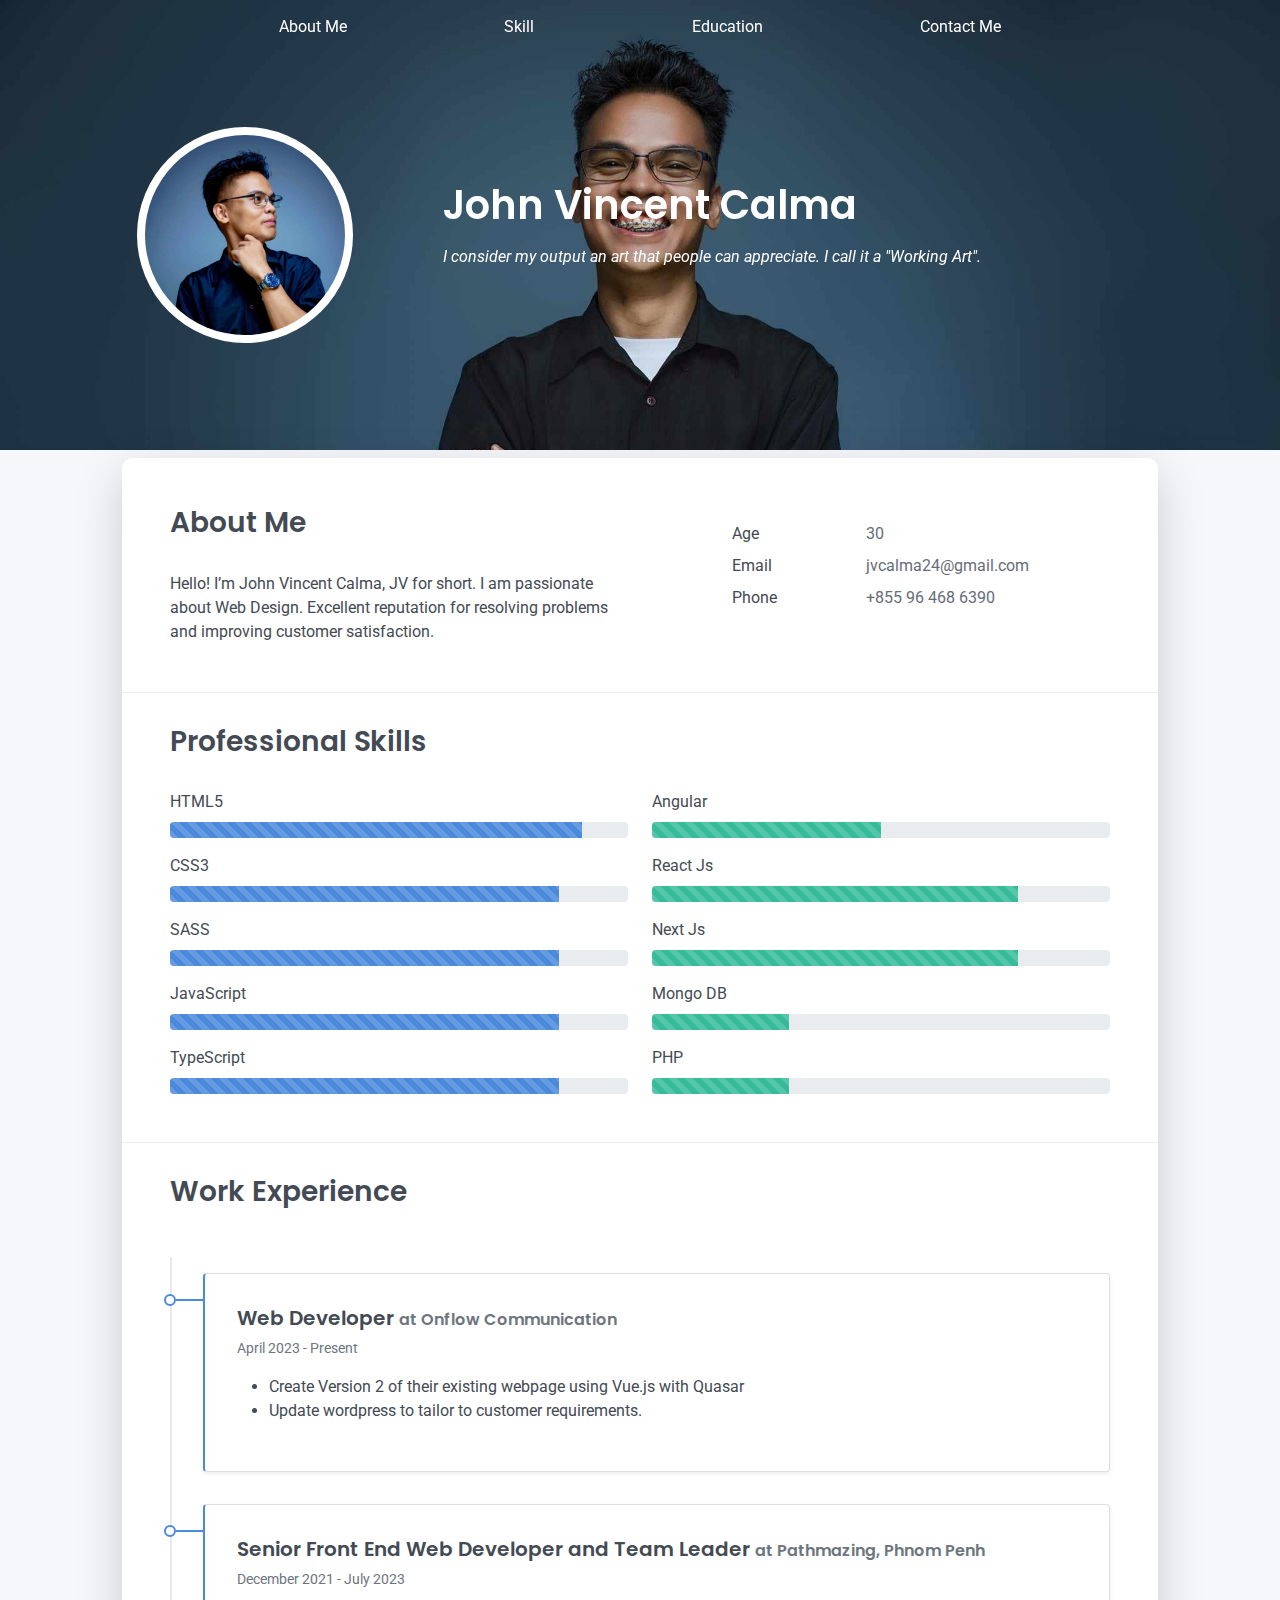
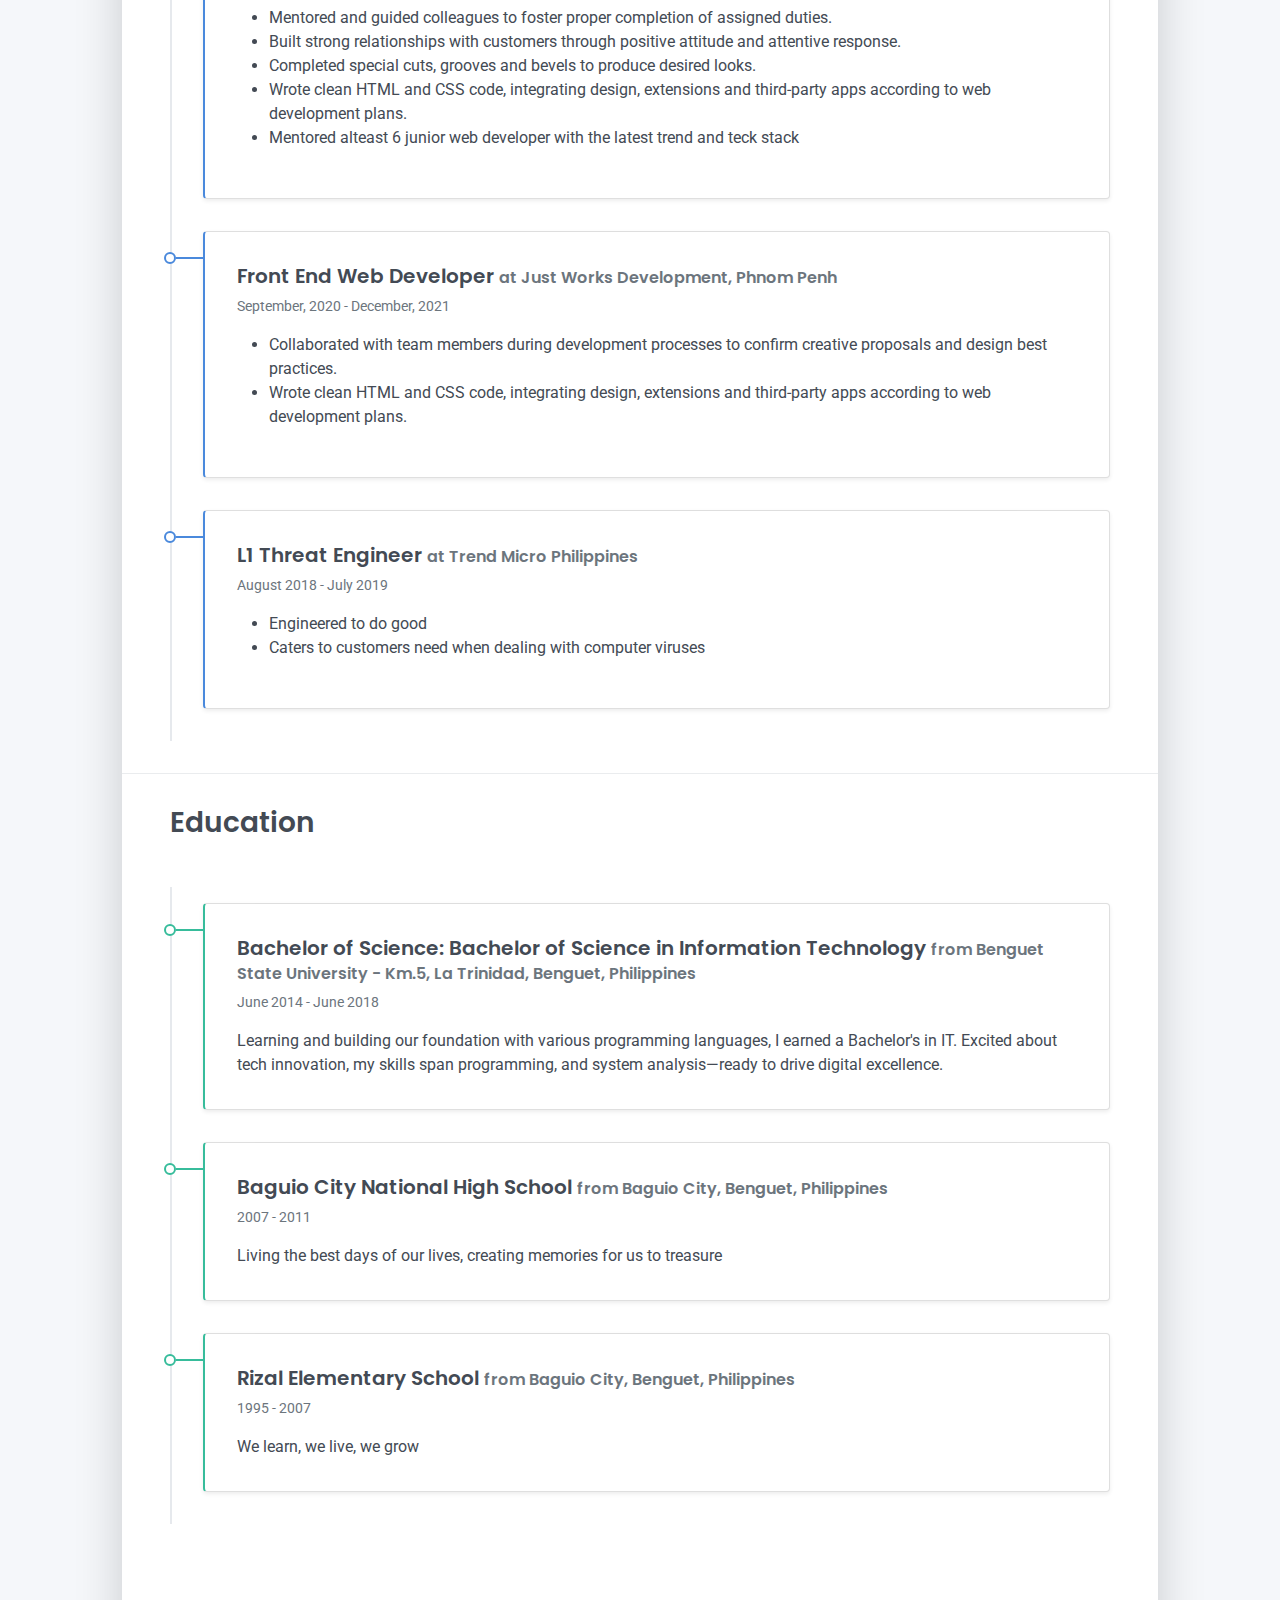
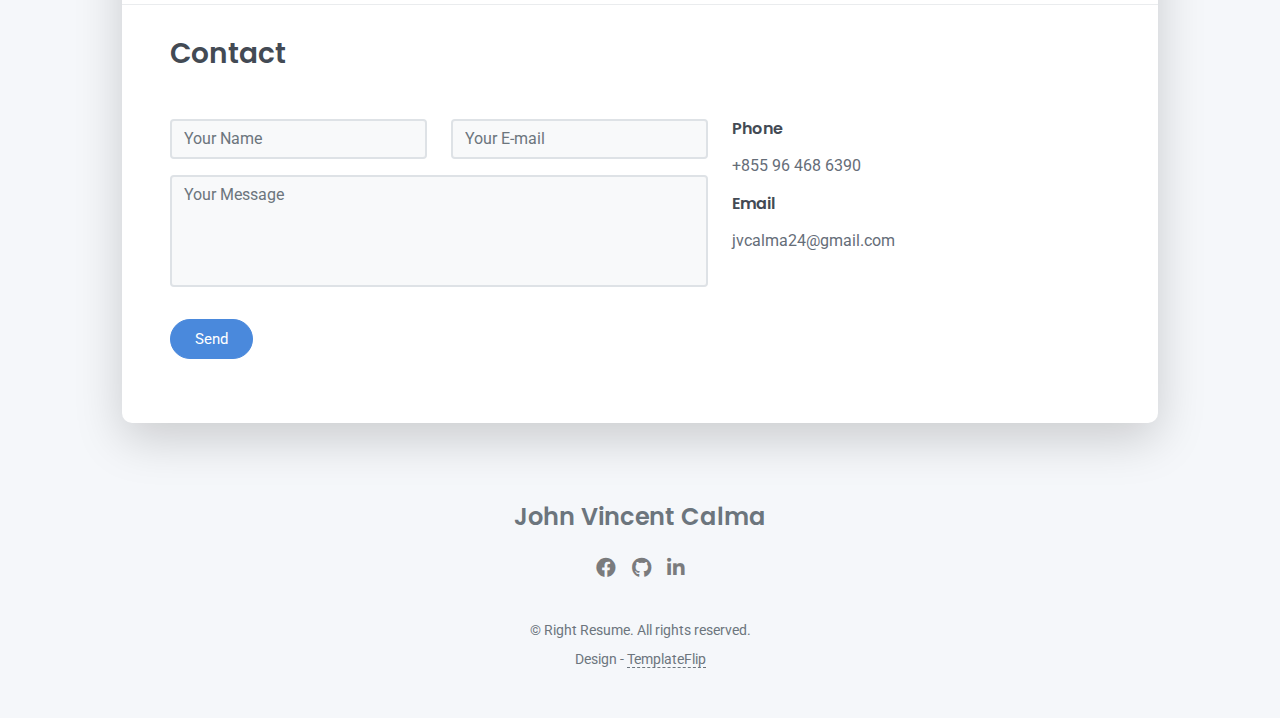
==== commit 507ae78c: "refactor: fix date and company name" ====
--- a/index.html
+++ b/index.html
@@ -4,6 +4,10 @@
     <meta charset="UTF-8" />
     <meta http-equiv="X-UA-Compatible" content="IE=edge" />
     <meta name="viewport" content="width=device-width, initial-scale=1" />
+    <meta http-equiv="cache-control" content="no-cache" />
+    <meta http-equiv="expires" content="0" />
+    <meta http-equiv="pragma" content="no-cache" />
+
     <title>John Vincent Calma</title>
     <link rel="preconnect" href="https://fonts.gstatic.com" crossorigin="crossorigin" />
     <link
@@ -38,8 +42,8 @@
       </style>
     </noscript>
   </head>
-  <body id="top" onload="primaryLoad();">
-    <div class="top-progress-bar" id="topProgressBar"></div>
+  <body id="top">
+    <div class="top-progress-bar progress-bar-striped progress-bar-animated" id="topProgressBar"></div>
 
     <div class="page-content relative">
       <div class="header-nav">
@@ -63,7 +67,7 @@
 
             <div class="d-print-none" data-aos="fade-left" data-aos-delay="200">
               <p class="text-italic">
-                I considers my output an art that people can appreciate. I call it a "Working Art".
+                I consider my output an art that people can appreciate. I call it a "Working Art".
               </p>
             </div>
           </div>
@@ -114,10 +118,10 @@
             <div class="row">
               <div class="col-md-6">
                 <div class="mb-2">
-                  <span>HTML</span>
-                  <div class="progress my-1">
-                    <div
-                      class="progress-bar bg-primary"
+                  <span>HTML5</span>
+                  <div class="progress my-1">
+                    <div
+                      class="progress-bar progress-bar-striped progress-bar-animated progress-bar progress-bar-striped progress-bar-animated -striped progress-bar progress-bar-striped progress-bar-animated -animated bg-primary"
                       role="progressbar"
                       data-aos="zoom-in-right"
                       data-aos-delay="100"
@@ -129,11 +133,12 @@
                     ></div>
                   </div>
                 </div>
-                <div class="mb-2">
-                  <span>CSS</span>
-                  <div class="progress my-1">
-                    <div
-                      class="progress-bar bg-primary"
+
+                <div class="mb-2">
+                  <span>CSS3</span>
+                  <div class="progress my-1">
+                    <div
+                      class="progress-bar progress-bar-striped progress-bar-animated bg-primary"
                       role="progressbar"
                       data-aos="zoom-in-right"
                       data-aos-delay="200"
@@ -145,48 +150,15 @@
                     ></div>
                   </div>
                 </div>
-                <div class="mb-2">
-                  <span>JavaScript</span>
-                  <div class="progress my-1">
-                    <div
-                      class="progress-bar bg-primary"
-                      role="progressbar"
-                      data-aos="zoom-in-right"
-                      data-aos-delay="300"
-                      data-aos-anchor=".skills-section"
-                      style="width: 75%"
-                      aria-valuenow="75"
-                      aria-valuemin="0"
-                      aria-valuemax="100"
-                    ></div>
-                  </div>
-                </div>
-              </div>
-              <div class="col-md-6">
-                <div class="mb-2">
-                  <span>Adobe Photoshop</span>
-                  <div class="progress my-1">
-                    <div
-                      class="progress-bar bg-success"
-                      role="progressbar"
-                      data-aos="zoom-in-right"
-                      data-aos-delay="400"
-                      data-aos-anchor=".skills-section"
-                      style="width: 80%"
-                      aria-valuenow="90"
-                      aria-valuemin="0"
-                      aria-valuemax="100"
-                    ></div>
-                  </div>
-                </div>
-                <div class="mb-2">
-                  <span>Sketch</span>
-                  <div class="progress my-1">
-                    <div
-                      class="progress-bar bg-success"
-                      role="progressbar"
-                      data-aos="zoom-in-right"
-                      data-aos-delay="500"
+
+                <div class="mb-2">
+                  <span>SASS</span>
+                  <div class="progress my-1">
+                    <div
+                      class="progress-bar progress-bar-striped progress-bar-animated bg-primary"
+                      role="progressbar"
+                      data-aos="zoom-in-right"
+                      data-aos-delay="200"
                       data-aos-anchor=".skills-section"
                       style="width: 85%"
                       aria-valuenow="85"
@@ -195,17 +167,122 @@
                     ></div>
                   </div>
                 </div>
-                <div class="mb-2">
-                  <span>Adobe XD</span>
-                  <div class="progress my-1">
-                    <div
-                      class="progress-bar bg-success"
+
+                <div class="mb-2">
+                  <span>JavaScript</span>
+                  <div class="progress my-1">
+                    <div
+                      class="progress-bar progress-bar-striped progress-bar-animated bg-primary"
+                      role="progressbar"
+                      data-aos="zoom-in-right"
+                      data-aos-delay="300"
+                      data-aos-anchor=".skills-section"
+                      style="width: 85%"
+                      aria-valuenow="85"
+                      aria-valuemin="0"
+                      aria-valuemax="100"
+                    ></div>
+                  </div>
+                </div>
+
+                <div class="mb-2">
+                  <span>TypeScript</span>
+                  <div class="progress my-1">
+                    <div
+                      class="progress-bar progress-bar-striped progress-bar-animated bg-primary"
+                      role="progressbar"
+                      data-aos="zoom-in-right"
+                      data-aos-delay="300"
+                      data-aos-anchor=".skills-section"
+                      style="width: 85%"
+                      aria-valuenow="75"
+                      aria-valuemin="0"
+                      aria-valuemax="100"
+                    ></div>
+                  </div>
+                </div>
+              </div>
+
+              <div class="col-md-6">
+                <div class="mb-2">
+                  <span>Angular</span>
+                  <div class="progress my-1">
+                    <div
+                      class="progress-bar progress-bar-striped progress-bar-animated bg-success"
+                      role="progressbar"
+                      data-aos="zoom-in-right"
+                      data-aos-delay="400"
+                      data-aos-anchor=".skills-section"
+                      style="width: 50%"
+                      aria-valuenow="50"
+                      aria-valuemin="0"
+                      aria-valuemax="100"
+                    ></div>
+                  </div>
+                </div>
+
+                <div class="mb-2">
+                  <span>React Js</span>
+                  <div class="progress my-1">
+                    <div
+                      class="progress-bar progress-bar-striped progress-bar-animated bg-success"
+                      role="progressbar"
+                      data-aos="zoom-in-right"
+                      data-aos-delay="500"
+                      data-aos-anchor=".skills-section"
+                      style="width: 80%"
+                      aria-valuenow="80"
+                      aria-valuemin="0"
+                      aria-valuemax="100"
+                    ></div>
+                  </div>
+                </div>
+
+                <div class="mb-2">
+                  <span>Next Js</span>
+                  <div class="progress my-1">
+                    <div
+                      class="progress-bar progress-bar-striped progress-bar-animated bg-success"
+                      role="progressbar"
+                      data-aos="zoom-in-right"
+                      data-aos-delay="500"
+                      data-aos-anchor=".skills-section"
+                      style="width: 80%"
+                      aria-valuenow="80"
+                      aria-valuemin="0"
+                      aria-valuemax="100"
+                    ></div>
+                  </div>
+                </div>
+
+                <div class="mb-2">
+                  <span>Mongo DB</span>
+                  <div class="progress my-1">
+                    <div
+                      class="progress-bar progress-bar-striped progress-bar-animated bg-success"
                       role="progressbar"
                       data-aos="zoom-in-right"
                       data-aos-delay="600"
                       data-aos-anchor=".skills-section"
-                      style="width: 75%"
-                      aria-valuenow="75"
+                      style="width: 30%"
+                      aria-valuenow="30"
+                      aria-valuemin="0"
+                      aria-valuemax="100"
+                    ></div>
+                  </div>
+                </div>
+
+                <div class="mb-2">
+                  <span>PHP</span>
+                  <div class="progress my-1">
+                    <div
+                      class="progress-bar progress-bar-striped progress-bar-animated bg-success"
+                      role="progressbar"
+                      data-aos="zoom-in-right"
+                      data-aos-delay="600"
+                      data-aos-anchor=".skills-section"
+                      style="width: 30%"
+                      aria-valuenow="30"
                       aria-valuemin="0"
                       aria-valuemax="100"
                     ></div>
@@ -223,40 +300,77 @@
               <div class="timeline-card timeline-card-primary card shadow-sm">
                 <div class="card-body">
                   <div class="h5 mb-1">
-                    Frontend Developer
-                    <span class="text-muted h6">at Creative Agency</span>
-                  </div>
-                  <div class="text-muted text-small mb-2">May, 2015 - Present</div>
+                    Web Developer
+                    <span class="text-muted h6">at Onflow Communication</span>
+                  </div>
+                  <div class="text-muted text-small mb-2">April 2023 - Present</div>
                   <div>
-                    Leverage agile frameworks to provide a robust synopsis for high level overviews. Iterative
-                    approaches to corporate strategy foster collaborative thinking to further the overall value
-                    proposition.
-                  </div>
-                </div>
-              </div>
+                    <ul>
+                      <li>Create Version 2 of their existing webpage using Vue.js with Quasar</li>
+                      <li>Update wordpress to tailor to customer requirements.</li>
+                    </ul>
+                  </div>
+                </div>
+              </div>
+
               <div class="timeline-card timeline-card-primary card shadow-sm">
                 <div class="card-body">
                   <div class="h5 mb-1">
-                    Graphic Designer
-                    <span class="text-muted h6">at Design Studio</span>
-                  </div>
-                  <div class="text-muted text-small mb-2">June, 2013 - May, 2015</div>
+                    Senior Front End Web Developer and Team Leader
+                    <span class="text-muted h6">at Pathmazing, Phnom Penh</span>
+                  </div>
+                  <div class="text-muted text-small mb-2">December 2021 - July 2023</div>
                   <div>
-                    Override the digital divide with additional clickthroughs from DevOps. Nanotechnology immersion
-                    along the information highway will close the loop on focusing solely on the bottom line.
-                  </div>
-                </div>
-              </div>
+                    <ul>
+                      <li>Mentored and guided colleagues to foster proper completion of assigned duties.</li>
+                      <li>
+                        Built strong relationships with customers through positive attitude and attentive response.
+                      </li>
+                      <li>Completed special cuts, grooves and bevels to produce desired looks.</li>
+                      <li>
+                        Wrote clean HTML and CSS code, integrating design, extensions and third-party apps according to
+                        web development plans.
+                      </li>
+                      <li>Mentored alteast 6 junior web developer with the latest trend and teck stack</li>
+                    </ul>
+                  </div>
+                </div>
+              </div>
+
               <div class="timeline-card timeline-card-primary card shadow-sm">
                 <div class="card-body">
                   <div class="h5 mb-1">
-                    Junior Web Developer
-                    <span class="text-muted h6">at Indie Studio</span>
-                  </div>
-                  <div class="text-muted text-small mb-2">Jan, 2011 - May, 2013</div>
+                    Front End Web Developer
+                    <span class="text-muted h6">at Just Works Development, Phnom Penh</span>
+                  </div>
+                  <div class="text-muted text-small mb-2">September, 2020 - December, 2021</div>
                   <div>
-                    User generated content in real-time will have multiple touchpoints for offshoring. Organically grow
-                    the holistic world view of disruptive innovation via workplace diversity and empowerment.
+                    <ul>
+                      <li>
+                        Collaborated with team members during development processes to confirm creative proposals and
+                        design best practices.
+                      </li>
+                      <li>
+                        Wrote clean HTML and CSS code, integrating design, extensions and third-party apps according to
+                        web development plans.
+                      </li>
+                    </ul>
+                  </div>
+                </div>
+              </div>
+
+              <div class="timeline-card timeline-card-primary card shadow-sm">
+                <div class="card-body">
+                  <div class="h5 mb-1">
+                    L1 Threat Engineer
+                    <span class="text-muted h6">at Trend Micro Philippines</span>
+                  </div>
+                  <div class="text-muted text-small mb-2">August 2018 - July 2019</div>
+                  <div>
+                    <ul>
+                      <li>Engineered to do good</li>
+                      <li>Caters to customers need when dealing with computer viruses</li>
+                    </ul>
                   </div>
                 </div>
               </div>
@@ -273,41 +387,37 @@
               <div class="timeline-card timeline-card-success card shadow-sm">
                 <div class="card-body">
                   <div class="h5 mb-1">
-                    Masters in Information Technology
-                    <span class="text-muted h6">from International University</span>
-                  </div>
-                  <div class="text-muted text-small mb-2">2011 - 2013</div>
+                    Bachelor of Science: Bachelor of Science in Information Technology
+                    <span class="text-muted h6">
+                      from Benguet State University - Km.5, La Trinidad, Benguet, Philippines</span
+                    >
+                  </div>
+                  <div class="text-muted text-small mb-2">June 2014 - June 2018</div>
                   <div>
-                    Leverage agile frameworks to provide a robust synopsis for high level overviews. Iterative
-                    approaches to corporate strategy foster collaborative thinking to further the overall value
-                    proposition.
+                    Learning and building our foundation with various programming languages, I earned a Bachelor's in
+                    IT. Excited about tech innovation, my skills span programming, and system analysis—ready to drive
+                    digital excellence.
                   </div>
                 </div>
               </div>
               <div class="timeline-card timeline-card-success card shadow-sm">
                 <div class="card-body">
                   <div class="h5 mb-1">
-                    Bachelor of Computer Science
-                    <span class="text-muted h6">from Regional College</span>
+                    Baguio City National High School
+                    <span class="text-muted h6">from Baguio City, Benguet, Philippines</span>
                   </div>
                   <div class="text-muted text-small mb-2">2007 - 2011</div>
-                  <div>
-                    Override the digital divide with additional clickthroughs from DevOps. Nanotechnology immersion
-                    along the information highway will close the loop on focusing solely on the bottom line.
-                  </div>
+                  <div>Living the best days of our lives, creating memories for us to treasure</div>
                 </div>
               </div>
               <div class="timeline-card timeline-card-success card shadow-sm">
                 <div class="card-body">
                   <div class="h5 mb-1">
-                    Science and Mathematics
-                    <span class="text-muted h6">from Mt. High Scool</span>
+                    Rizal Elementary School
+                    <span class="text-muted h6">from Baguio City, Benguet, Philippines</span>
                   </div>
                   <div class="text-muted text-small mb-2">1995 - 2007</div>
-                  <div>
-                    User generated content in real-time will have multiple touchpoints for offshoring. Organically grow
-                    the holistic world view of disruptive innovation via workplace diversity and empowerment.
-                  </div>
+                  <div>We learn, we live, we grow</div>
                 </div>
               </div>
             </div>
@@ -397,6 +507,7 @@
         </div>
       </div>
     </div>
+
     <footer class="pt-4 pb-4 text-muted text-center d-print-none">
       <div class="container">
         <div class="my-3">
@@ -405,21 +516,9 @@
             <nav role="navigation">
               <ul class="nav justify-content-center">
                 <li class="nav-item">
-                  <a class="nav-link" href="https://twitter.com" title="Twitter" target="_blank">
-                    <i class="fab fa-twitter"></i>
-                    <span class="menu-title sr-only">Twitter</span>
-                  </a>
-                </li>
-                <li class="nav-item">
-                  <a class="nav-link" href="https://www.facebook.com" title="Facebook" target="_blank">
+                  <a class="nav-link" href="https://www.facebook.com/jvcalma24" title="Facebook" target="_blank">
                     <i class="fab fa-facebook"></i>
                     <span class="menu-title sr-only">Facebook</span></a
-                  >
-                </li>
-                <li class="nav-item">
-                  <a class="nav-link" href="https://www.instagram.com" title="Instagram" target="_blank">
-                    <i class="fab fa-instagram"> </i>
-                    <span class="menu-title sr-only">Instagram</span></a
                   >
                 </li>
                 <li class="nav-item">
--- a/css/main.css
+++ b/css/main.css
@@ -68,8 +68,14 @@
   background-color: #37bc9b;
 }
 
-html {
-  scroll-behavior: smooth;
+.timeline-card:hover {
+  transition: 1s transform ease;
+  transform: scale(1.1);
+}
+
+.timeline-card:not(:hover) {
+  transition: 1s transform ease;
+  transform: scale(1);
 }
 
 .site-title {
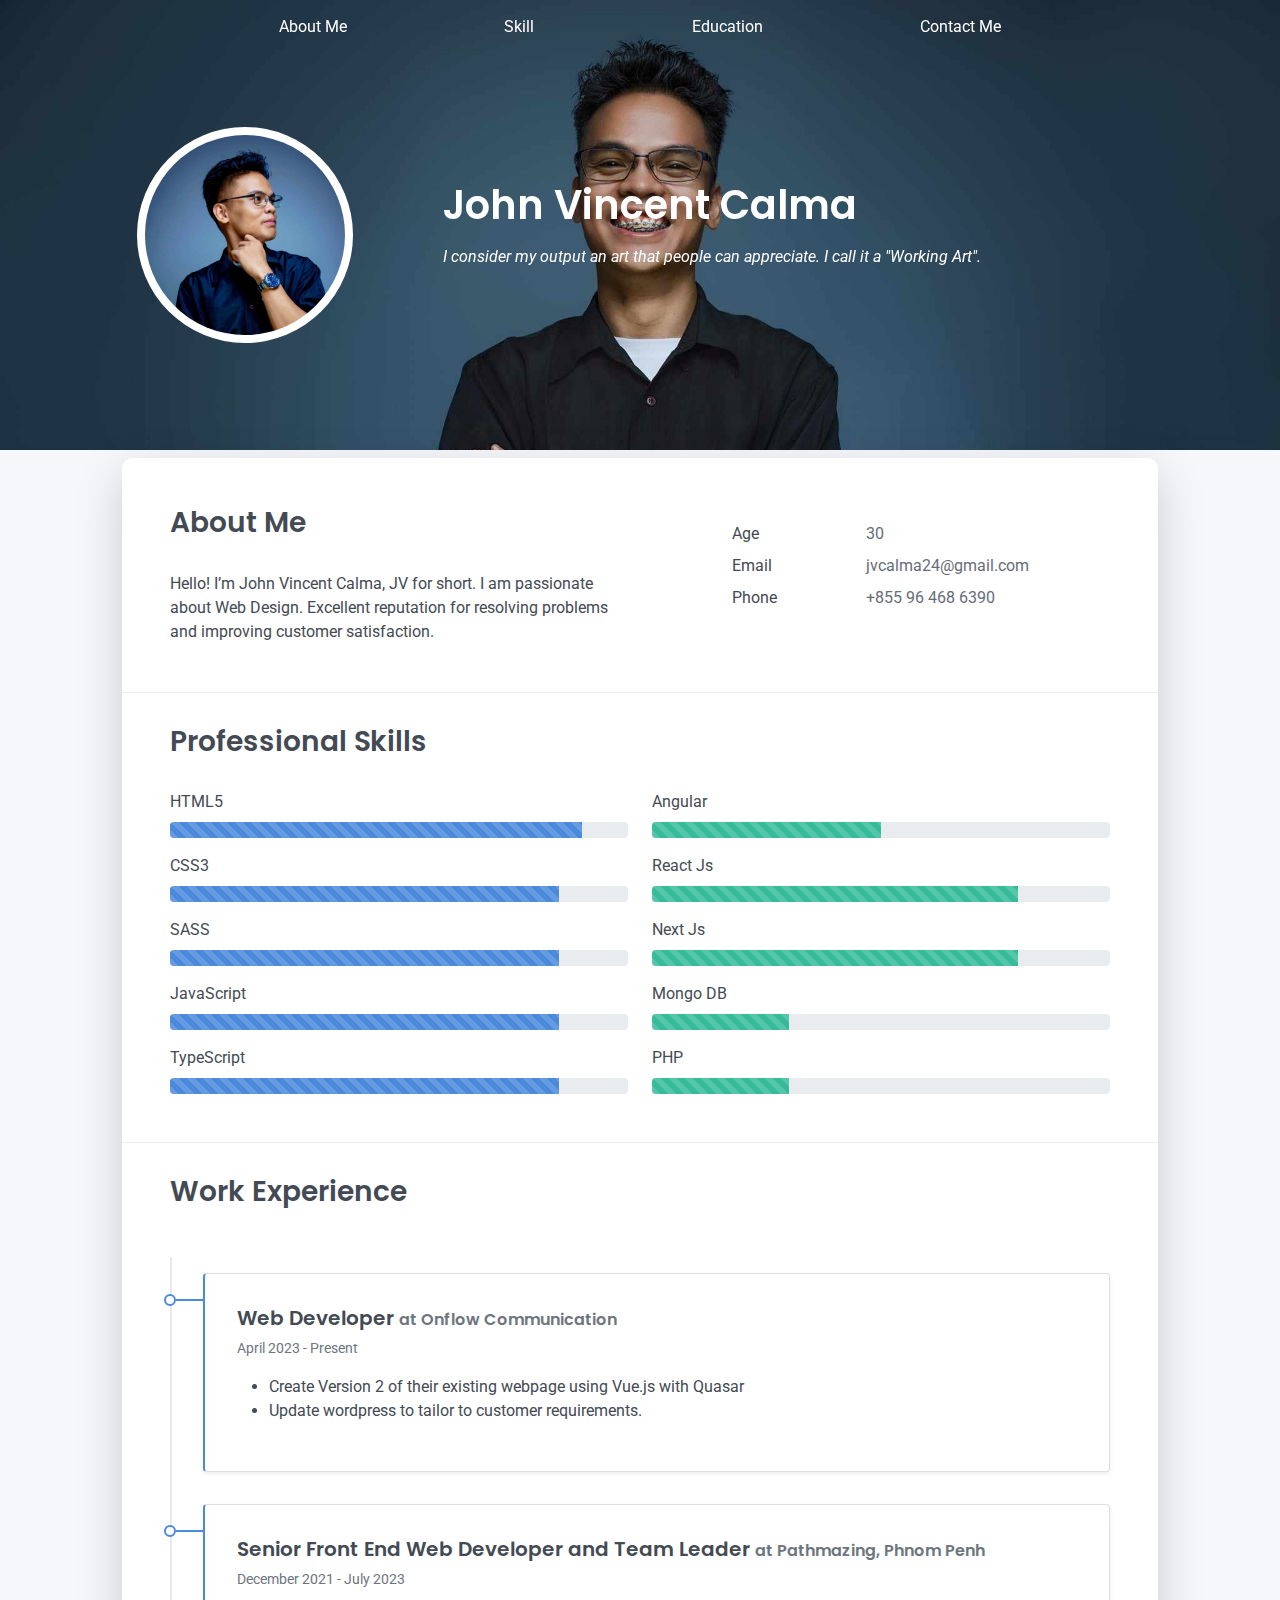
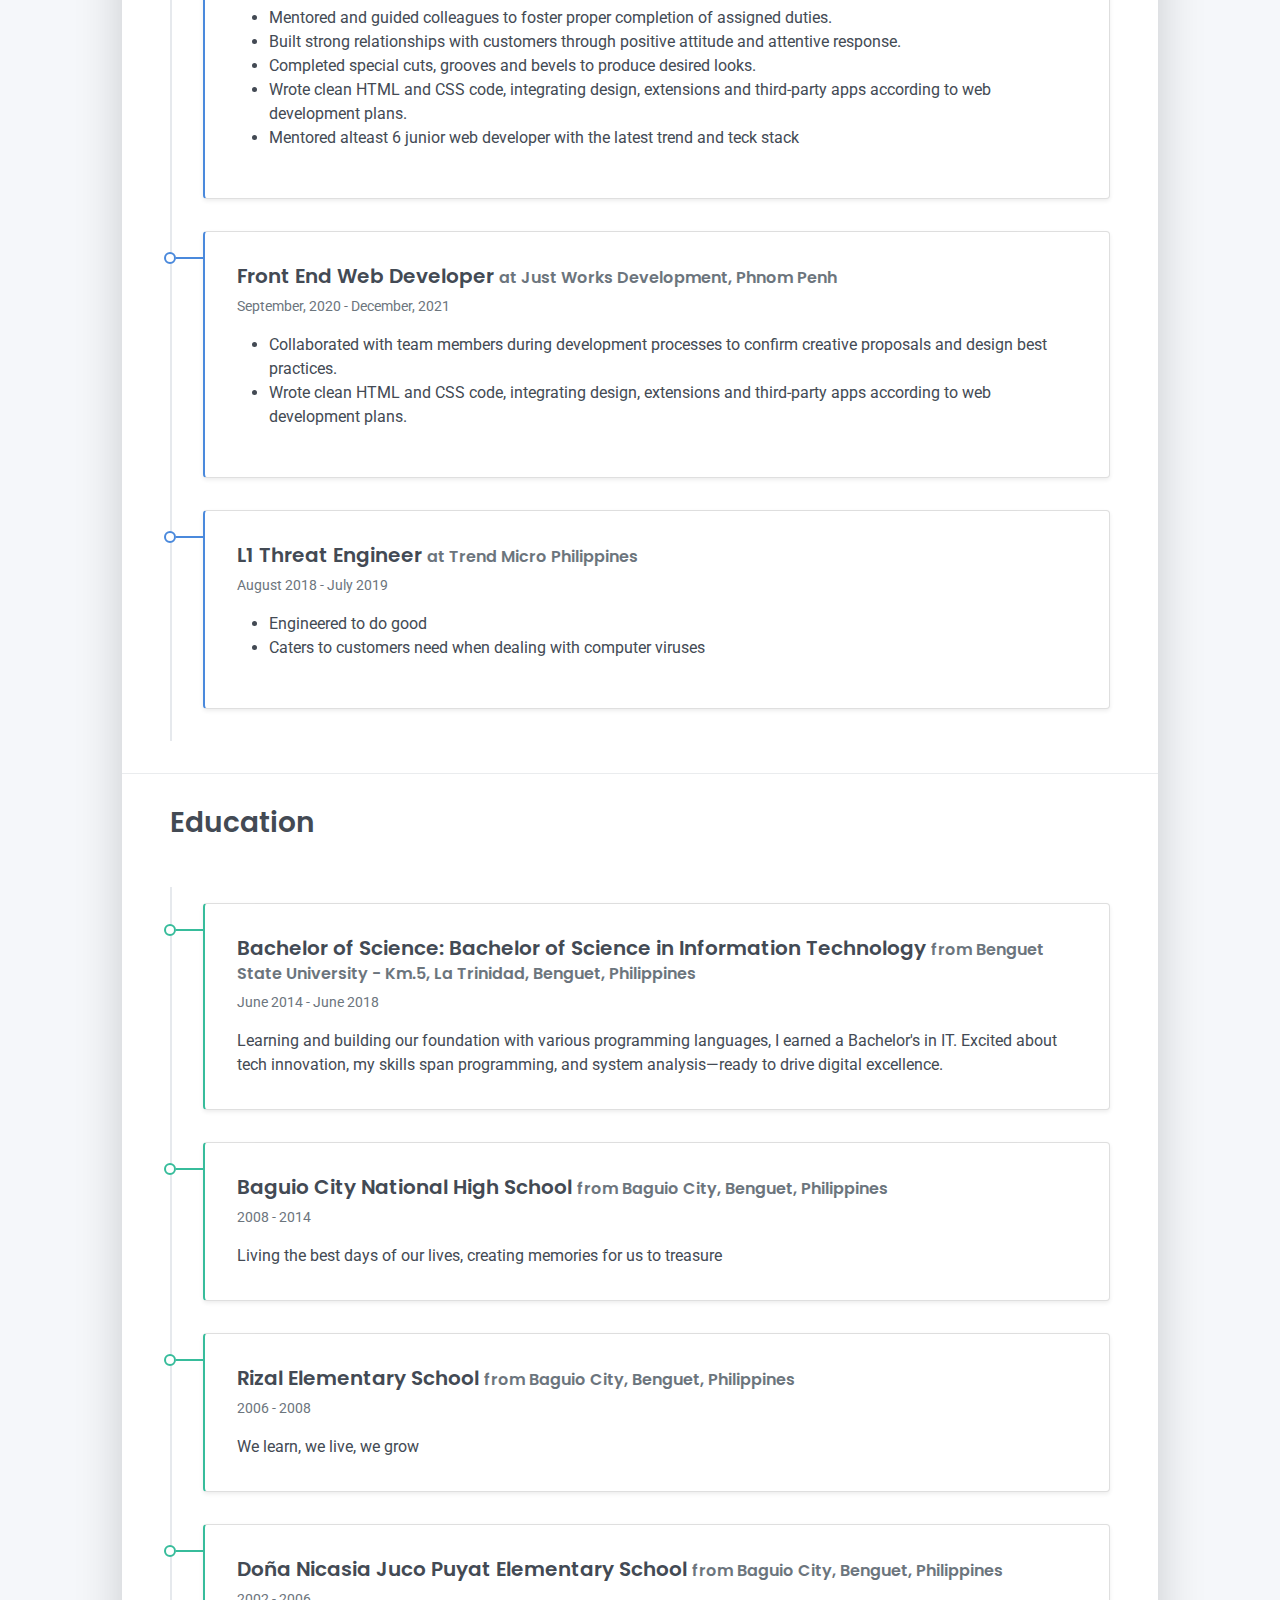
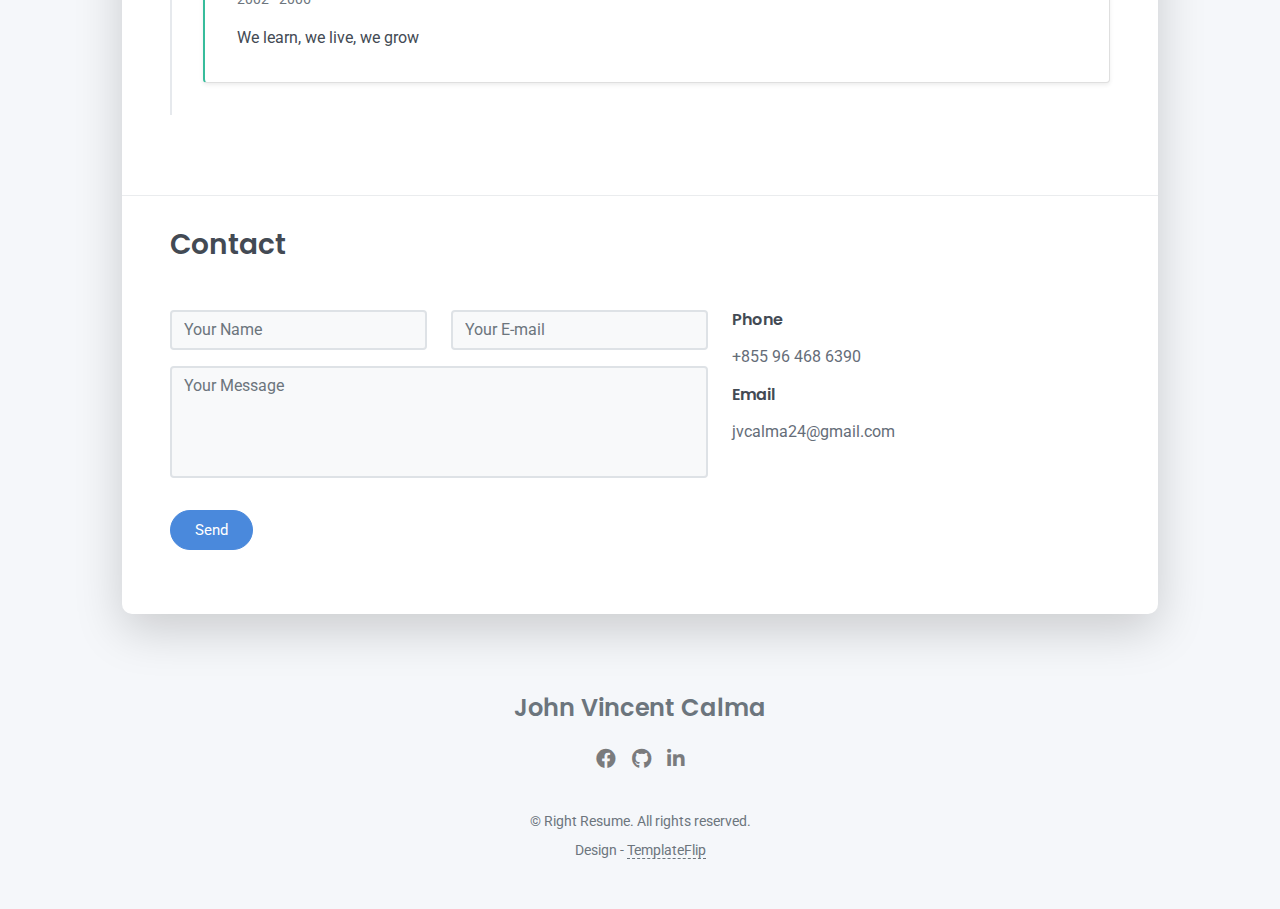
==== commit 3c33d375: "refactor: update school and dates" ====
--- a/index.html
+++ b/index.html
@@ -406,7 +406,7 @@
                     Baguio City National High School
                     <span class="text-muted h6">from Baguio City, Benguet, Philippines</span>
                   </div>
-                  <div class="text-muted text-small mb-2">2007 - 2011</div>
+                  <div class="text-muted text-small mb-2">2008 - 2014</div>
                   <div>Living the best days of our lives, creating memories for us to treasure</div>
                 </div>
               </div>
@@ -416,7 +416,17 @@
                     Rizal Elementary School
                     <span class="text-muted h6">from Baguio City, Benguet, Philippines</span>
                   </div>
-                  <div class="text-muted text-small mb-2">1995 - 2007</div>
+                  <div class="text-muted text-small mb-2">2006 - 2008</div>
+                  <div>We learn, we live, we grow</div>
+                </div>
+              </div>
+              <div class="timeline-card timeline-card-success card shadow-sm">
+                <div class="card-body">
+                  <div class="h5 mb-1">
+                    Doña Nicasia Juco Puyat Elementary School
+                    <span class="text-muted h6">from Baguio City, Benguet, Philippines</span>
+                  </div>
+                  <div class="text-muted text-small mb-2">2002 - 2006</div>
                   <div>We learn, we live, we grow</div>
                 </div>
               </div>
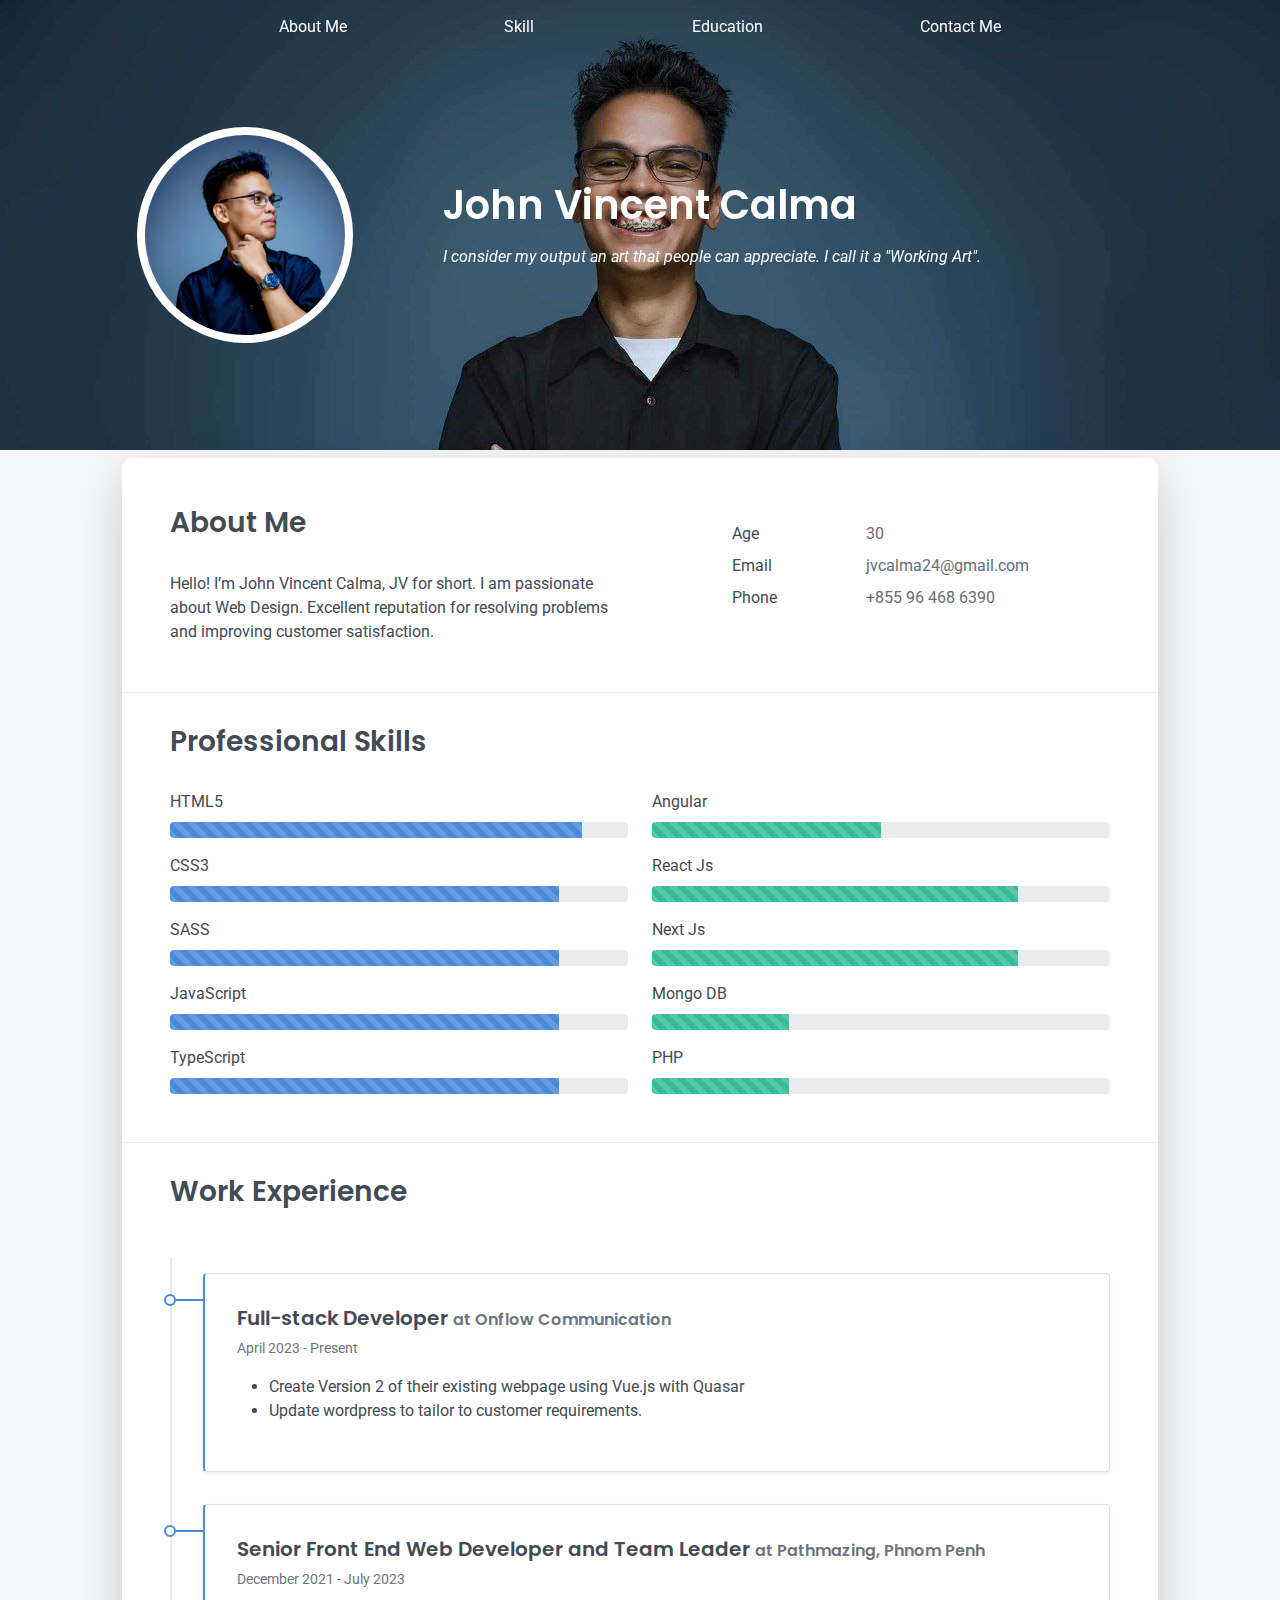
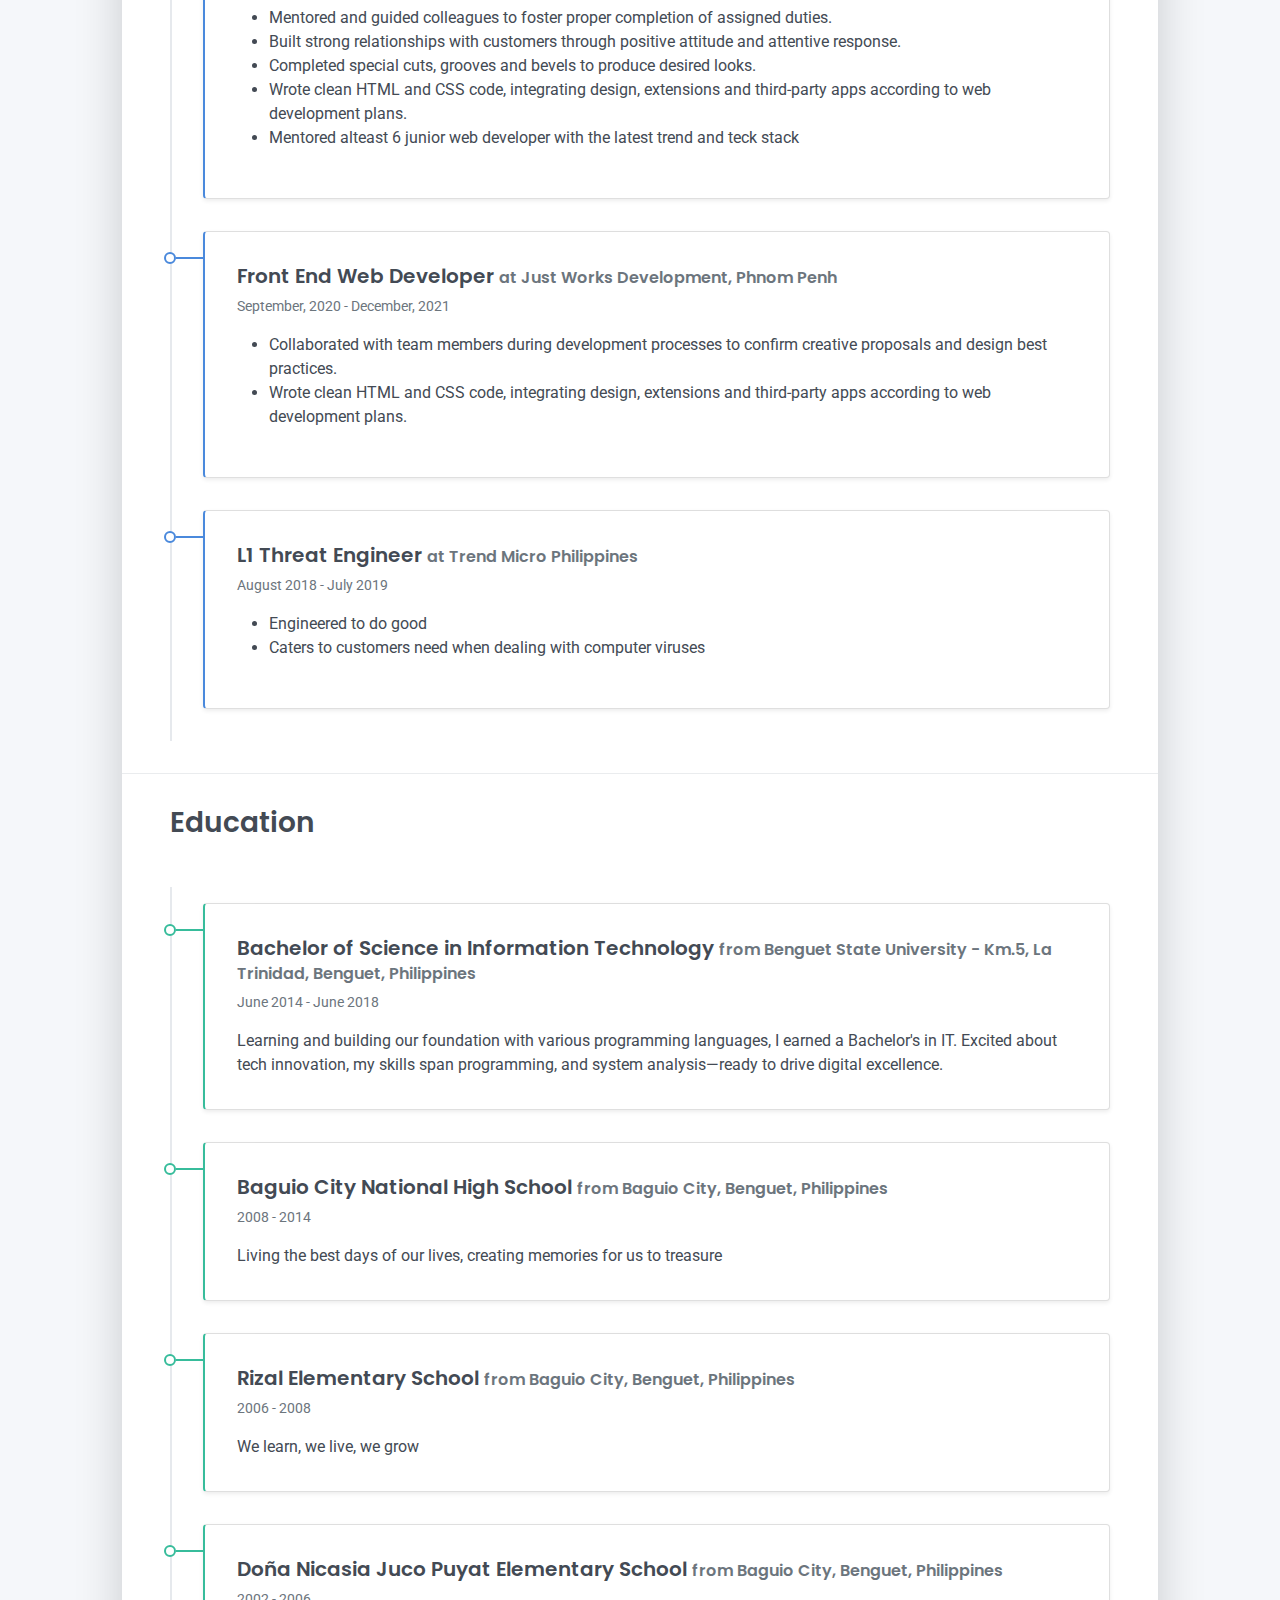
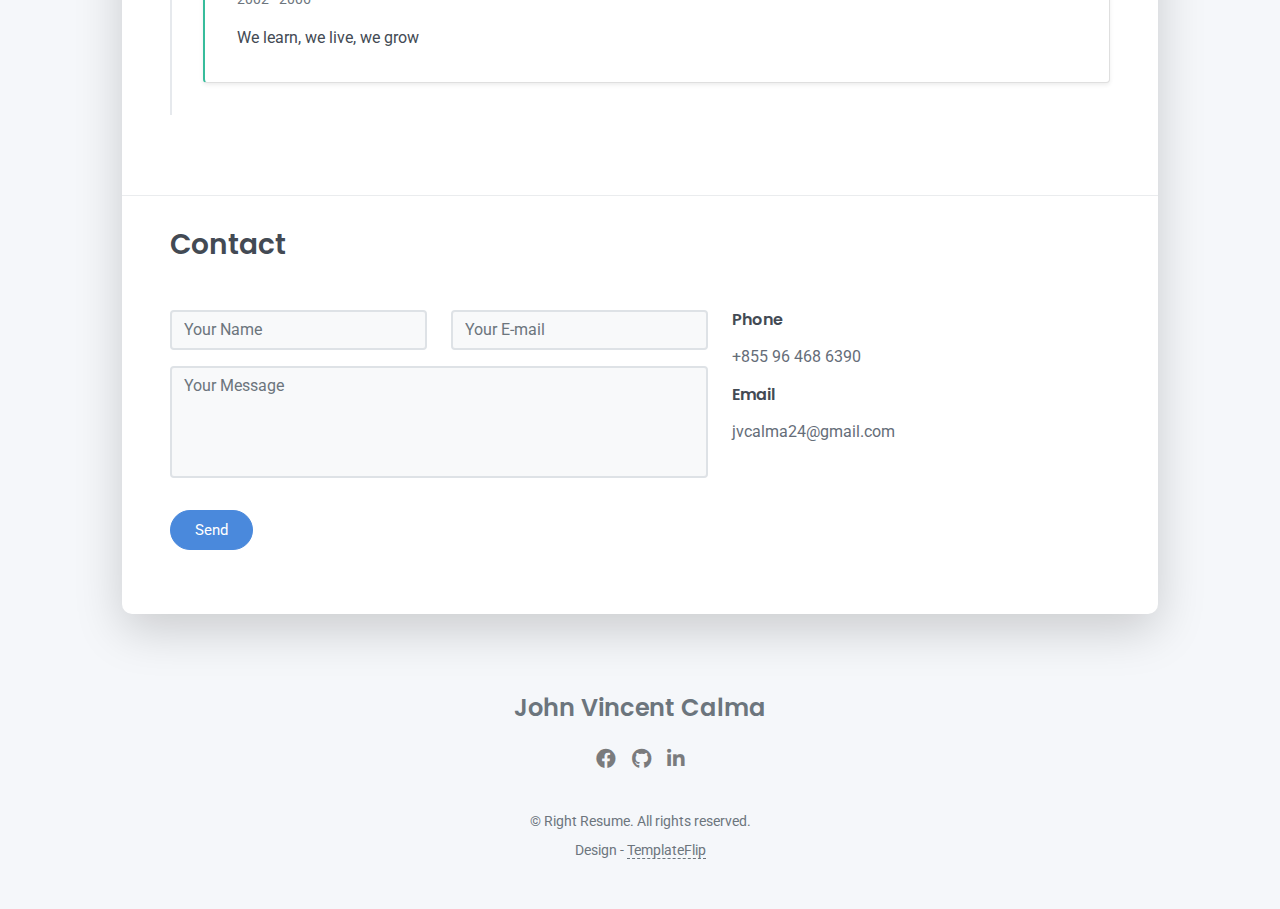
==== commit 1b0573b2: "refactor: fix title" ====
--- a/index.html
+++ b/index.html
@@ -300,7 +300,7 @@
               <div class="timeline-card timeline-card-primary card shadow-sm">
                 <div class="card-body">
                   <div class="h5 mb-1">
-                    Web Developer
+                    Full-stack Developer
                     <span class="text-muted h6">at Onflow Communication</span>
                   </div>
                   <div class="text-muted text-small mb-2">April 2023 - Present</div>
@@ -387,7 +387,7 @@
               <div class="timeline-card timeline-card-success card shadow-sm">
                 <div class="card-body">
                   <div class="h5 mb-1">
-                    Bachelor of Science: Bachelor of Science in Information Technology
+                    Bachelor of Science in Information Technology
                     <span class="text-muted h6">
                       from Benguet State University - Km.5, La Trinidad, Benguet, Philippines</span
                     >
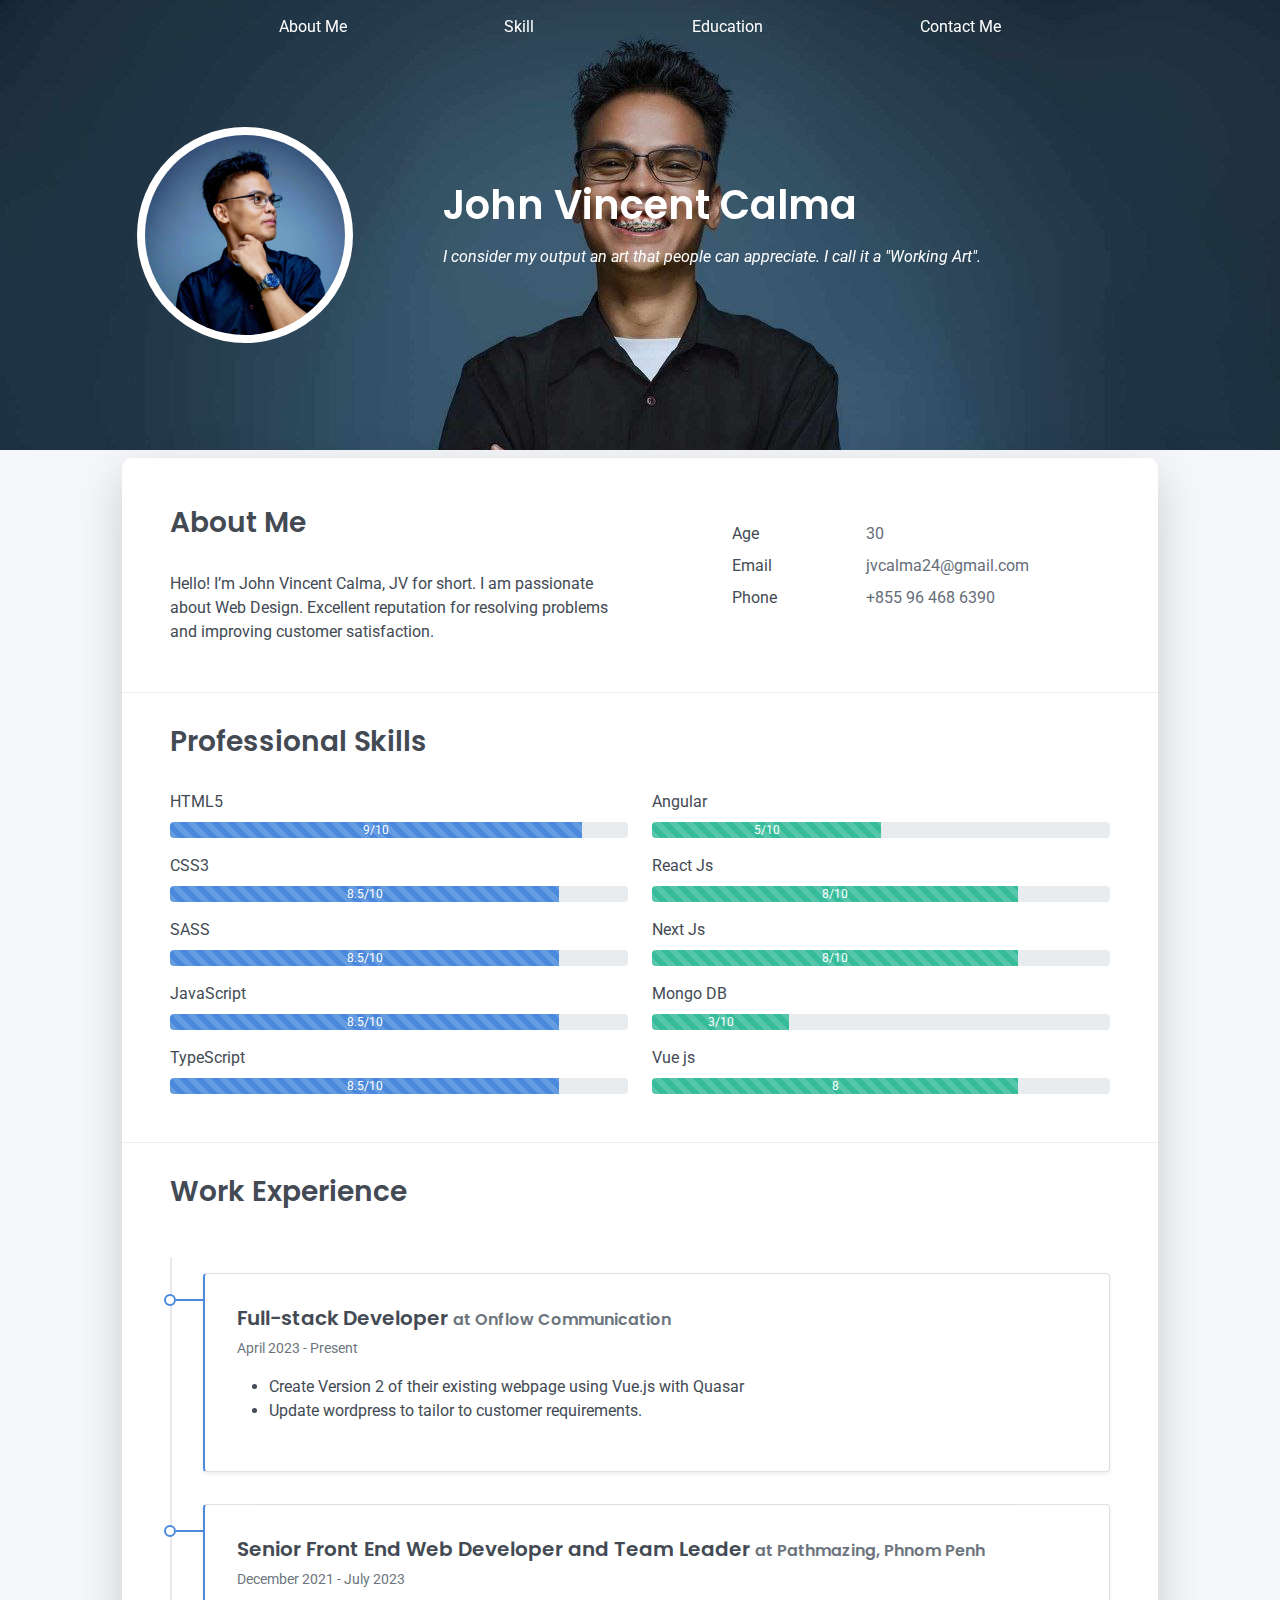
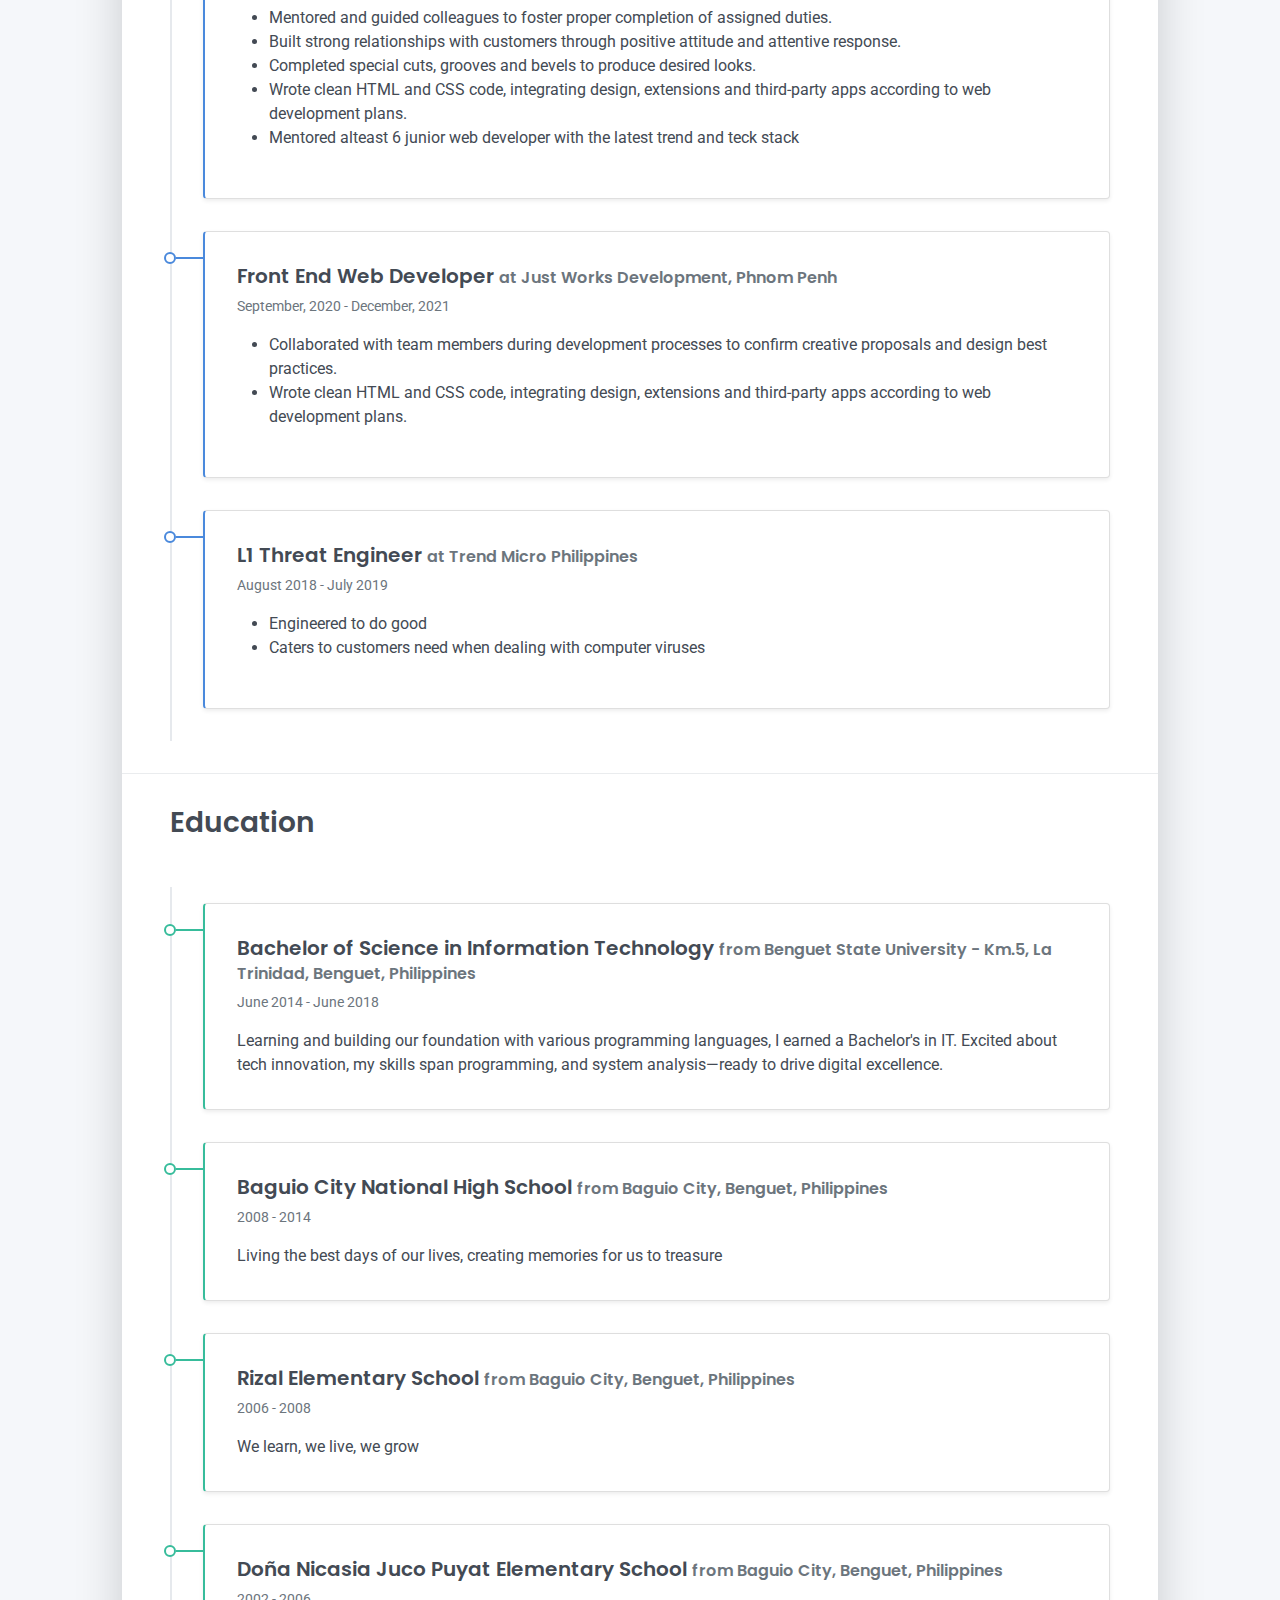
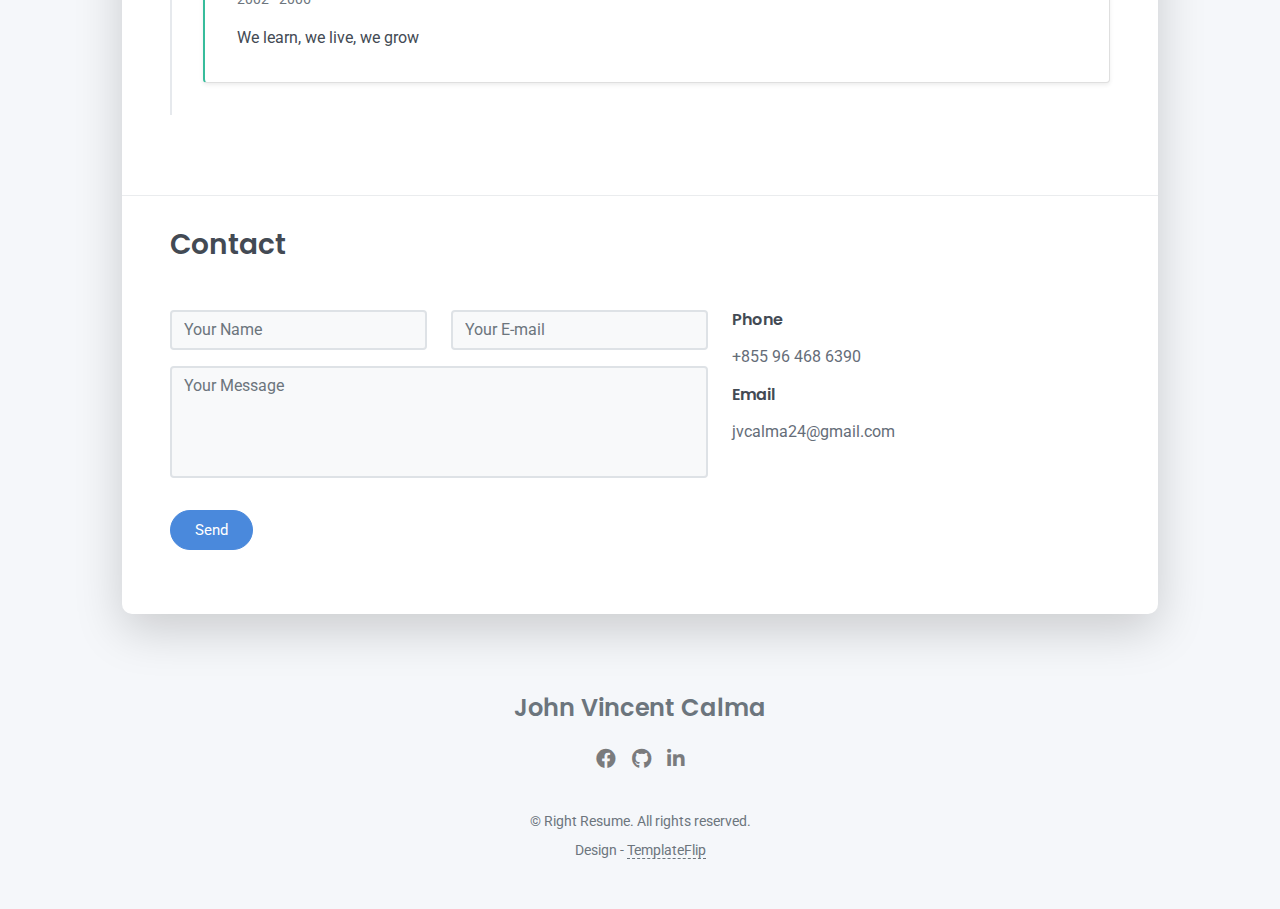
==== commit 34e80e5f: "refactor: change php to vue, and add the number as references for the percentage" ====
--- a/index.html
+++ b/index.html
@@ -130,7 +130,9 @@
                       aria-valuenow="90"
                       aria-valuemin="0"
                       aria-valuemax="100"
-                    ></div>
+                    >
+                      9/10
+                    </div>
                   </div>
                 </div>
 
@@ -147,7 +149,9 @@
                       aria-valuenow="85"
                       aria-valuemin="0"
                       aria-valuemax="100"
-                    ></div>
+                    >
+                      8.5/10
+                    </div>
                   </div>
                 </div>
 
@@ -164,7 +168,9 @@
                       aria-valuenow="85"
                       aria-valuemin="0"
                       aria-valuemax="100"
-                    ></div>
+                    >
+                      8.5/10
+                    </div>
                   </div>
                 </div>
 
@@ -181,7 +187,9 @@
                       aria-valuenow="85"
                       aria-valuemin="0"
                       aria-valuemax="100"
-                    ></div>
+                    >
+                      8.5/10
+                    </div>
                   </div>
                 </div>
 
@@ -198,7 +206,9 @@
                       aria-valuenow="75"
                       aria-valuemin="0"
                       aria-valuemax="100"
-                    ></div>
+                    >
+                      8.5/10
+                    </div>
                   </div>
                 </div>
               </div>
@@ -217,7 +227,9 @@
                       aria-valuenow="50"
                       aria-valuemin="0"
                       aria-valuemax="100"
-                    ></div>
+                    >
+                      5/10
+                    </div>
                   </div>
                 </div>
 
@@ -234,7 +246,9 @@
                       aria-valuenow="80"
                       aria-valuemin="0"
                       aria-valuemax="100"
-                    ></div>
+                    >
+                      8/10
+                    </div>
                   </div>
                 </div>
 
@@ -251,7 +265,9 @@
                       aria-valuenow="80"
                       aria-valuemin="0"
                       aria-valuemax="100"
-                    ></div>
+                    >
+                      8/10
+                    </div>
                   </div>
                 </div>
 
@@ -268,12 +284,14 @@
                       aria-valuenow="30"
                       aria-valuemin="0"
                       aria-valuemax="100"
-                    ></div>
-                  </div>
-                </div>
-
-                <div class="mb-2">
-                  <span>PHP</span>
+                    >
+                      3/10
+                    </div>
+                  </div>
+                </div>
+
+                <div class="mb-2">
+                  <span>Vue js</span>
                   <div class="progress my-1">
                     <div
                       class="progress-bar progress-bar-striped progress-bar-animated bg-success"
@@ -281,11 +299,13 @@
                       data-aos="zoom-in-right"
                       data-aos-delay="600"
                       data-aos-anchor=".skills-section"
-                      style="width: 30%"
+                      style="width: 80%"
                       aria-valuenow="30"
                       aria-valuemin="0"
                       aria-valuemax="100"
-                    ></div>
+                    >
+                      8
+                    </div>
                   </div>
                 </div>
               </div>
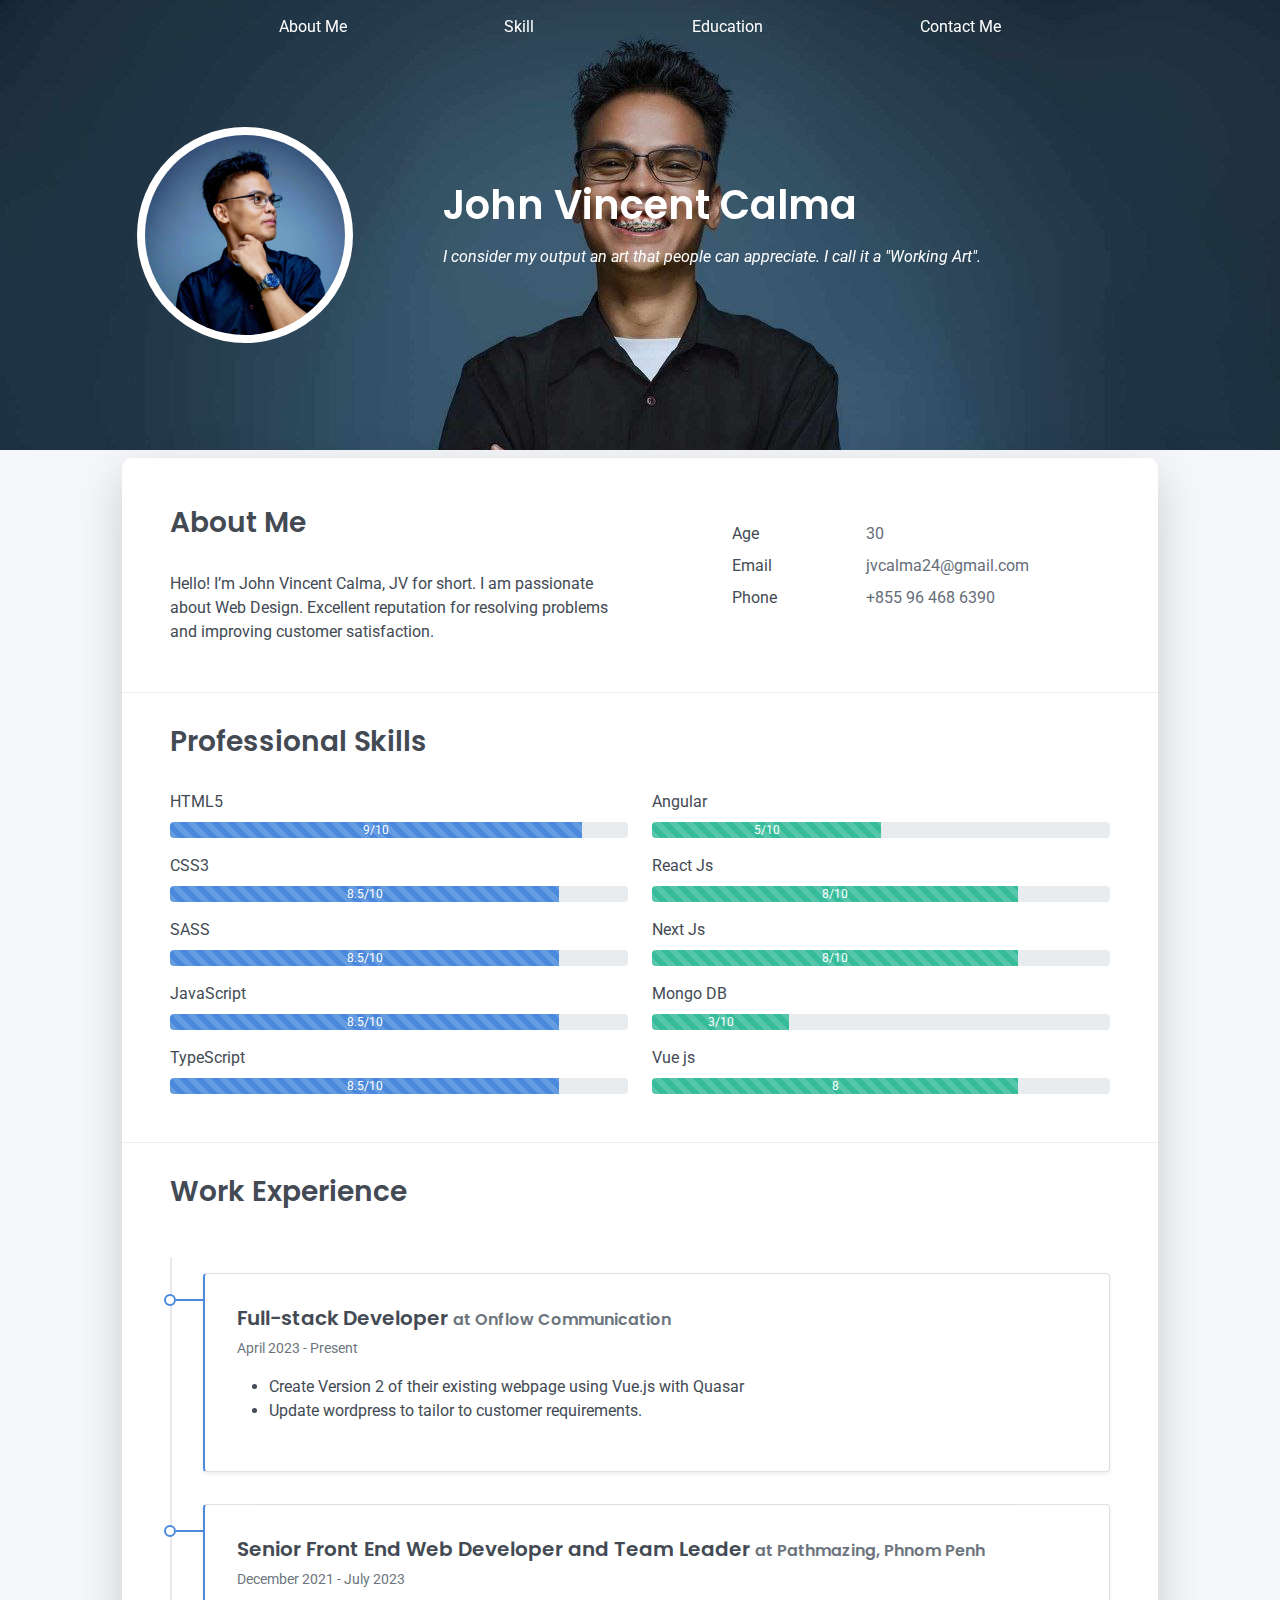
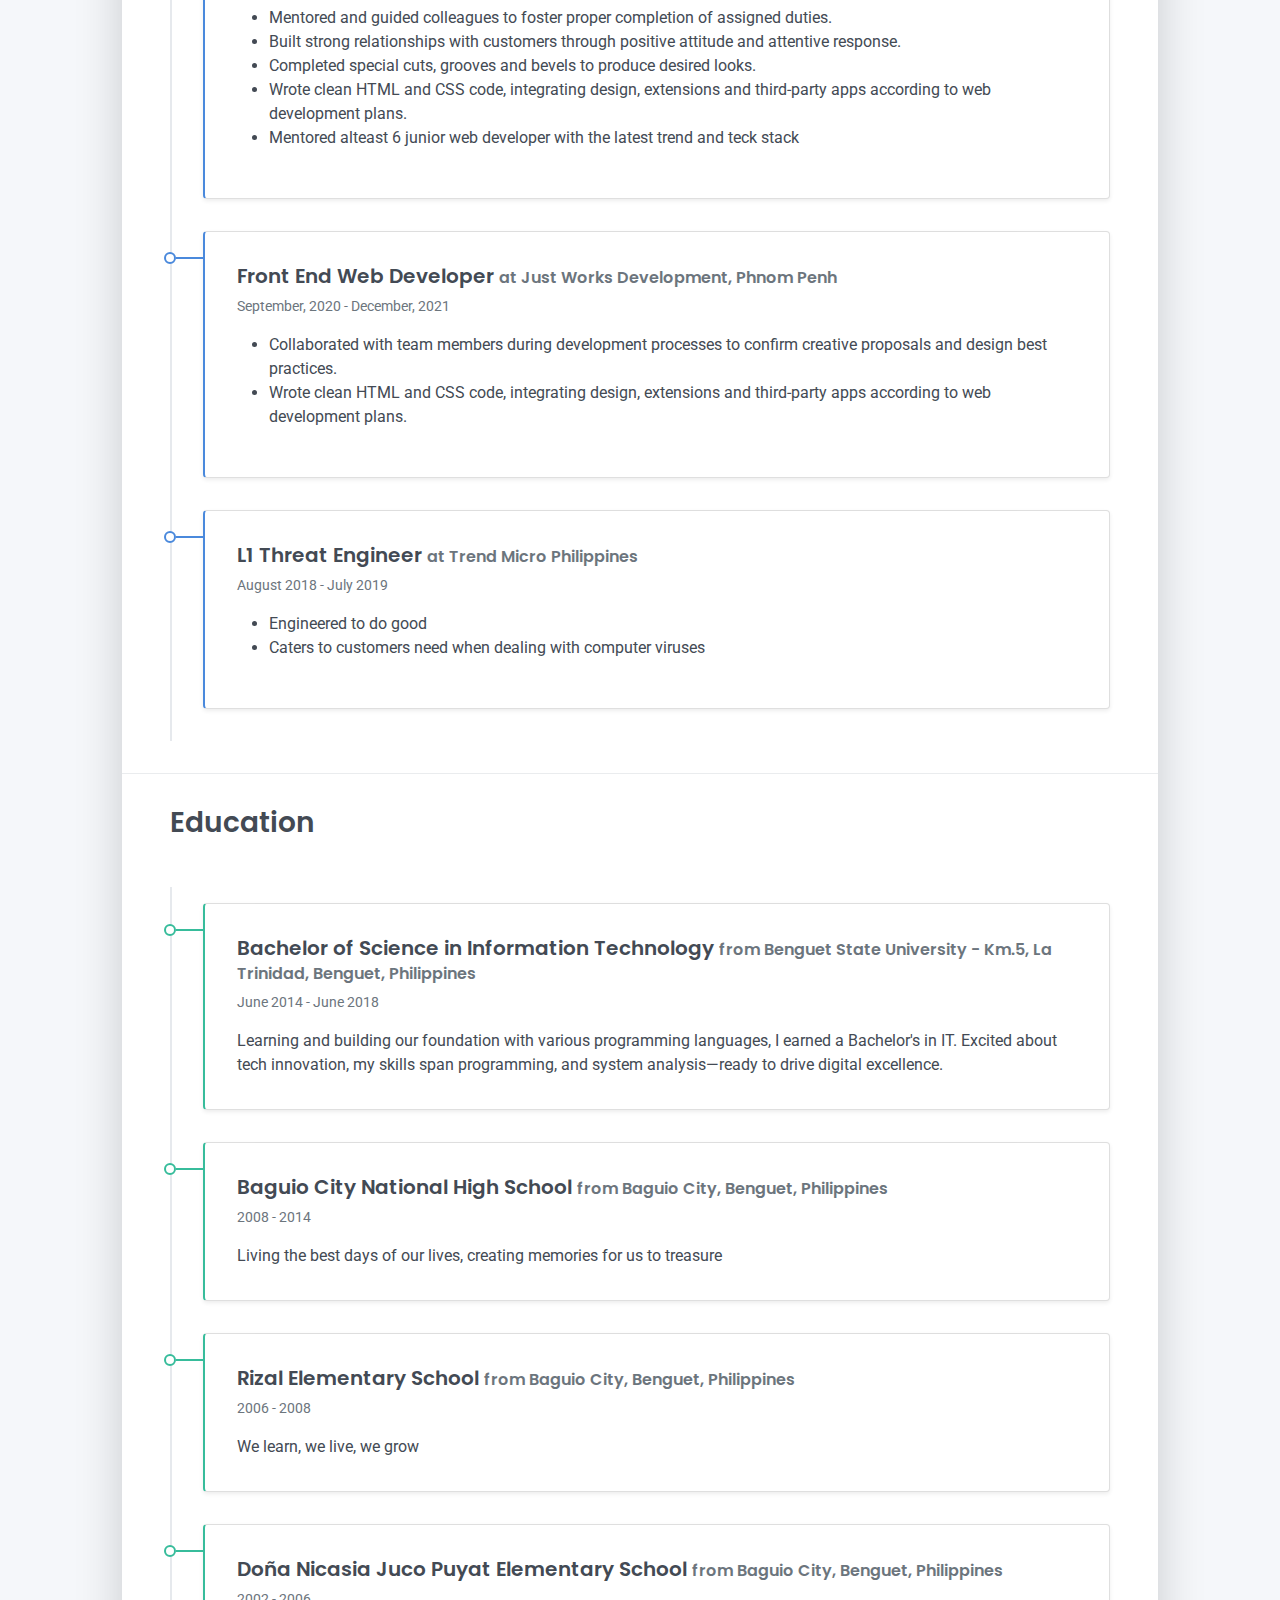
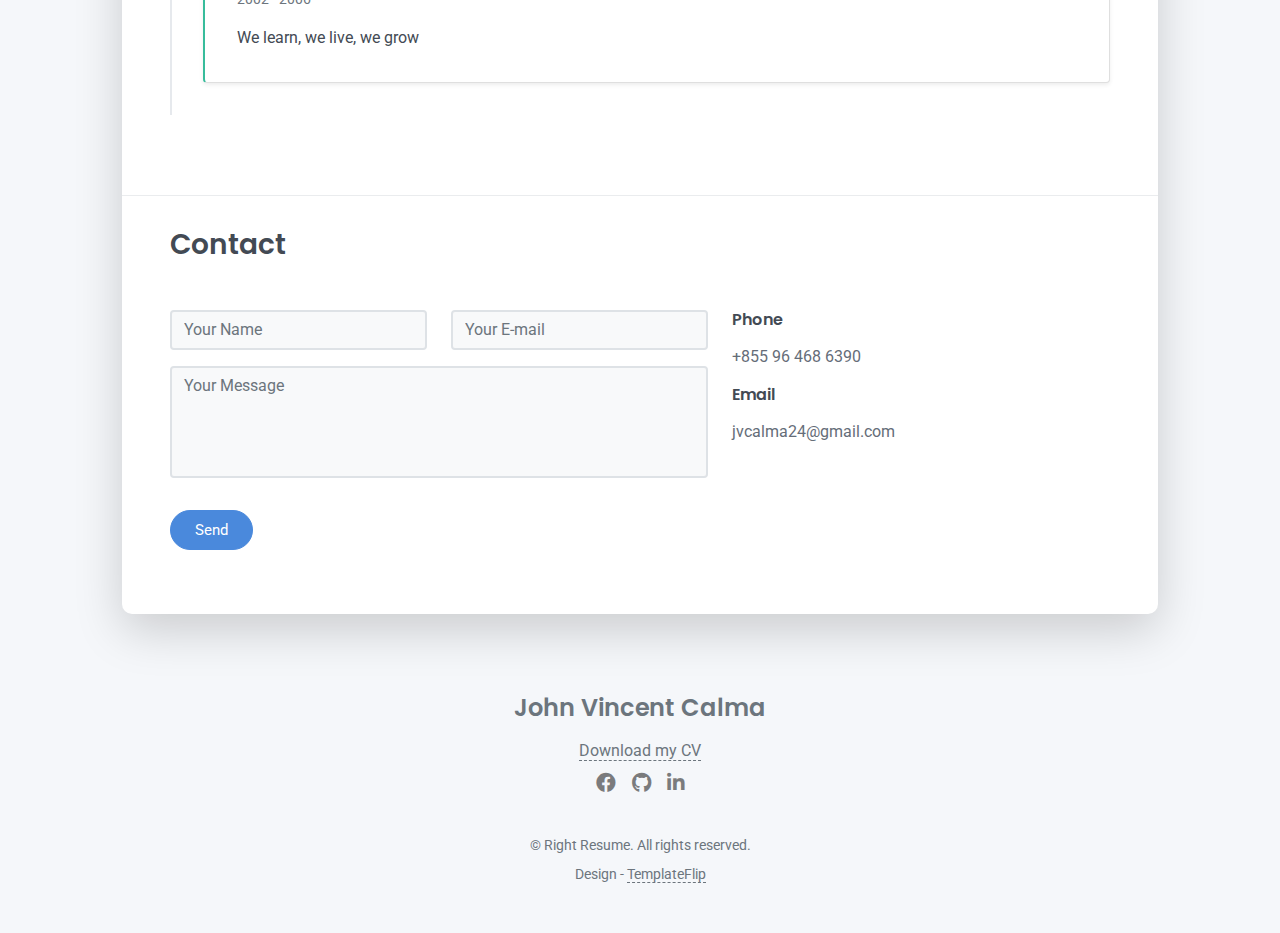
==== commit 9a4663ab: "refactor: add resume and add a button to download resume" ====
--- a/index.html
+++ b/index.html
@@ -542,6 +542,7 @@
       <div class="container">
         <div class="my-3">
           <div class="h4">John Vincent Calma</div>
+          <a href="./public/John-vincent-calma-resume.pdf" download="John Vincent Calma resume.pdf">Download my CV</a>
           <div class="footer-nav">
             <nav role="navigation">
               <ul class="nav justify-content-center">
